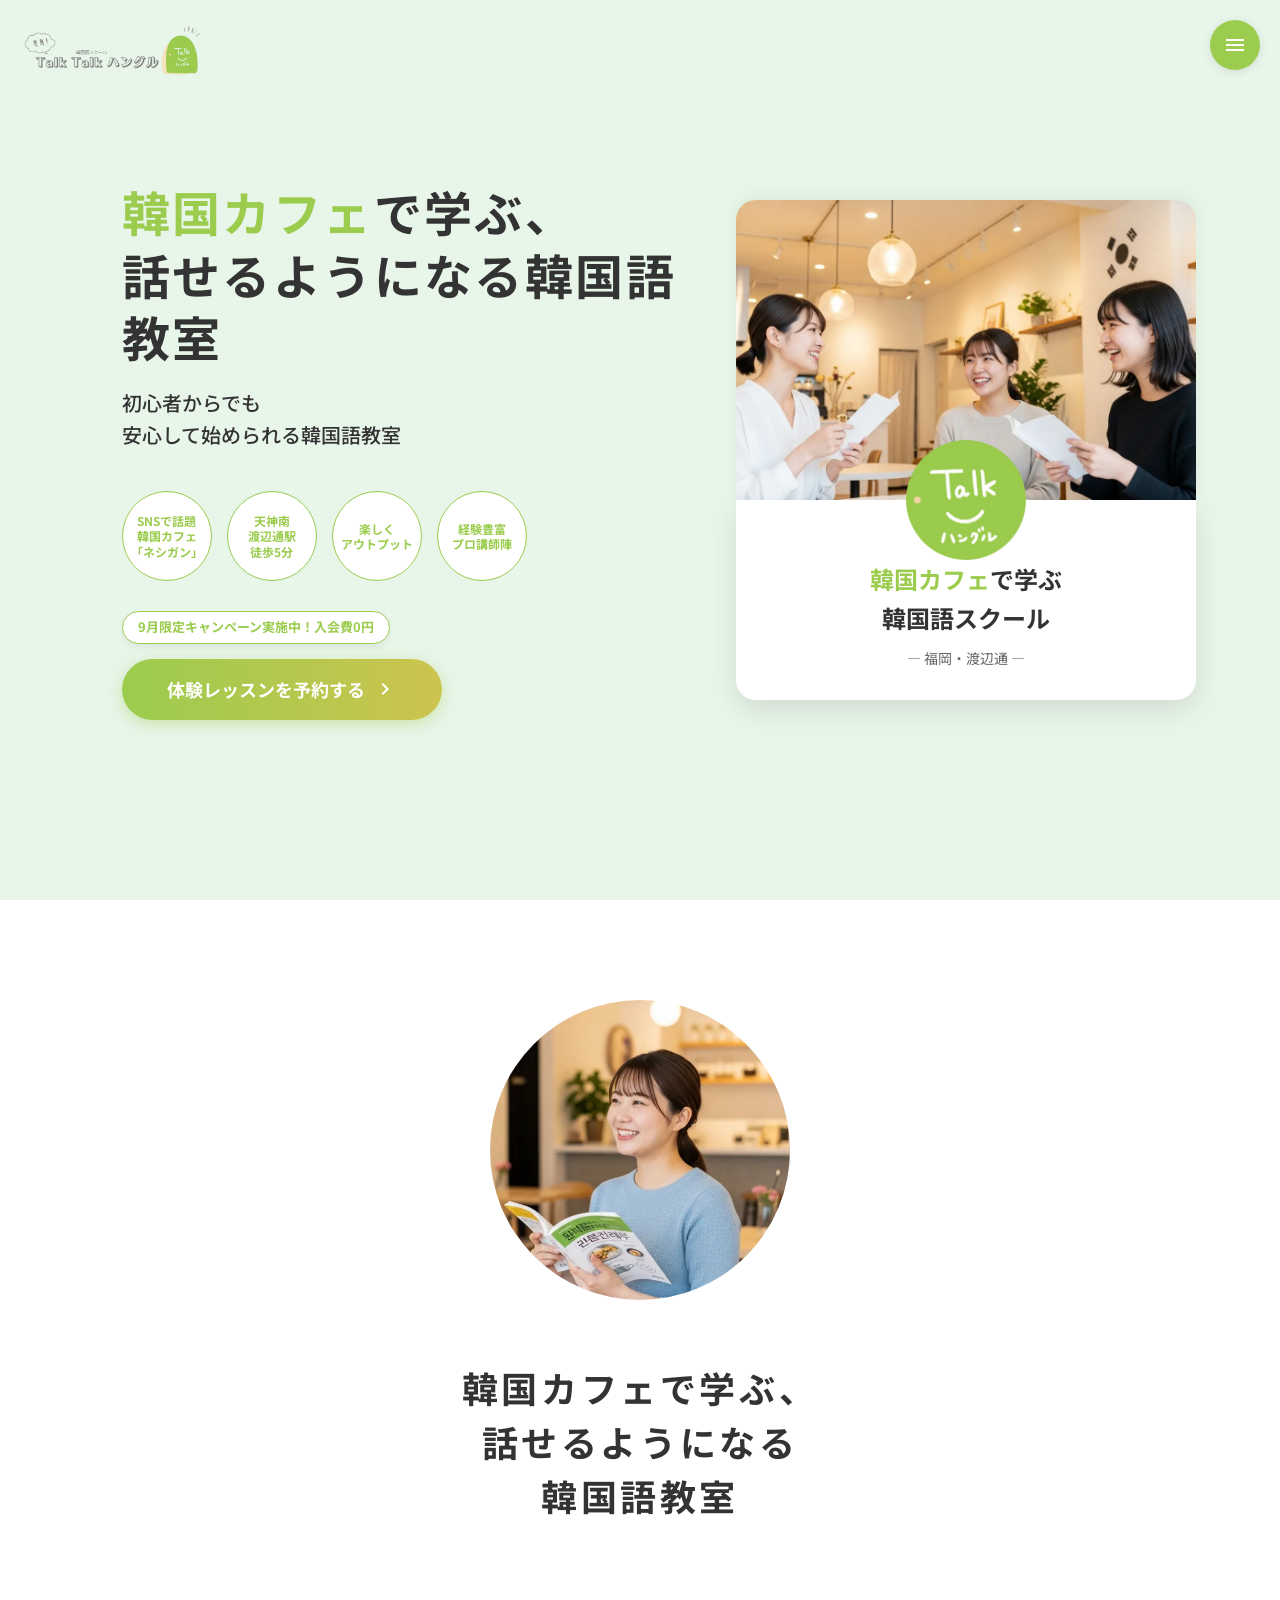
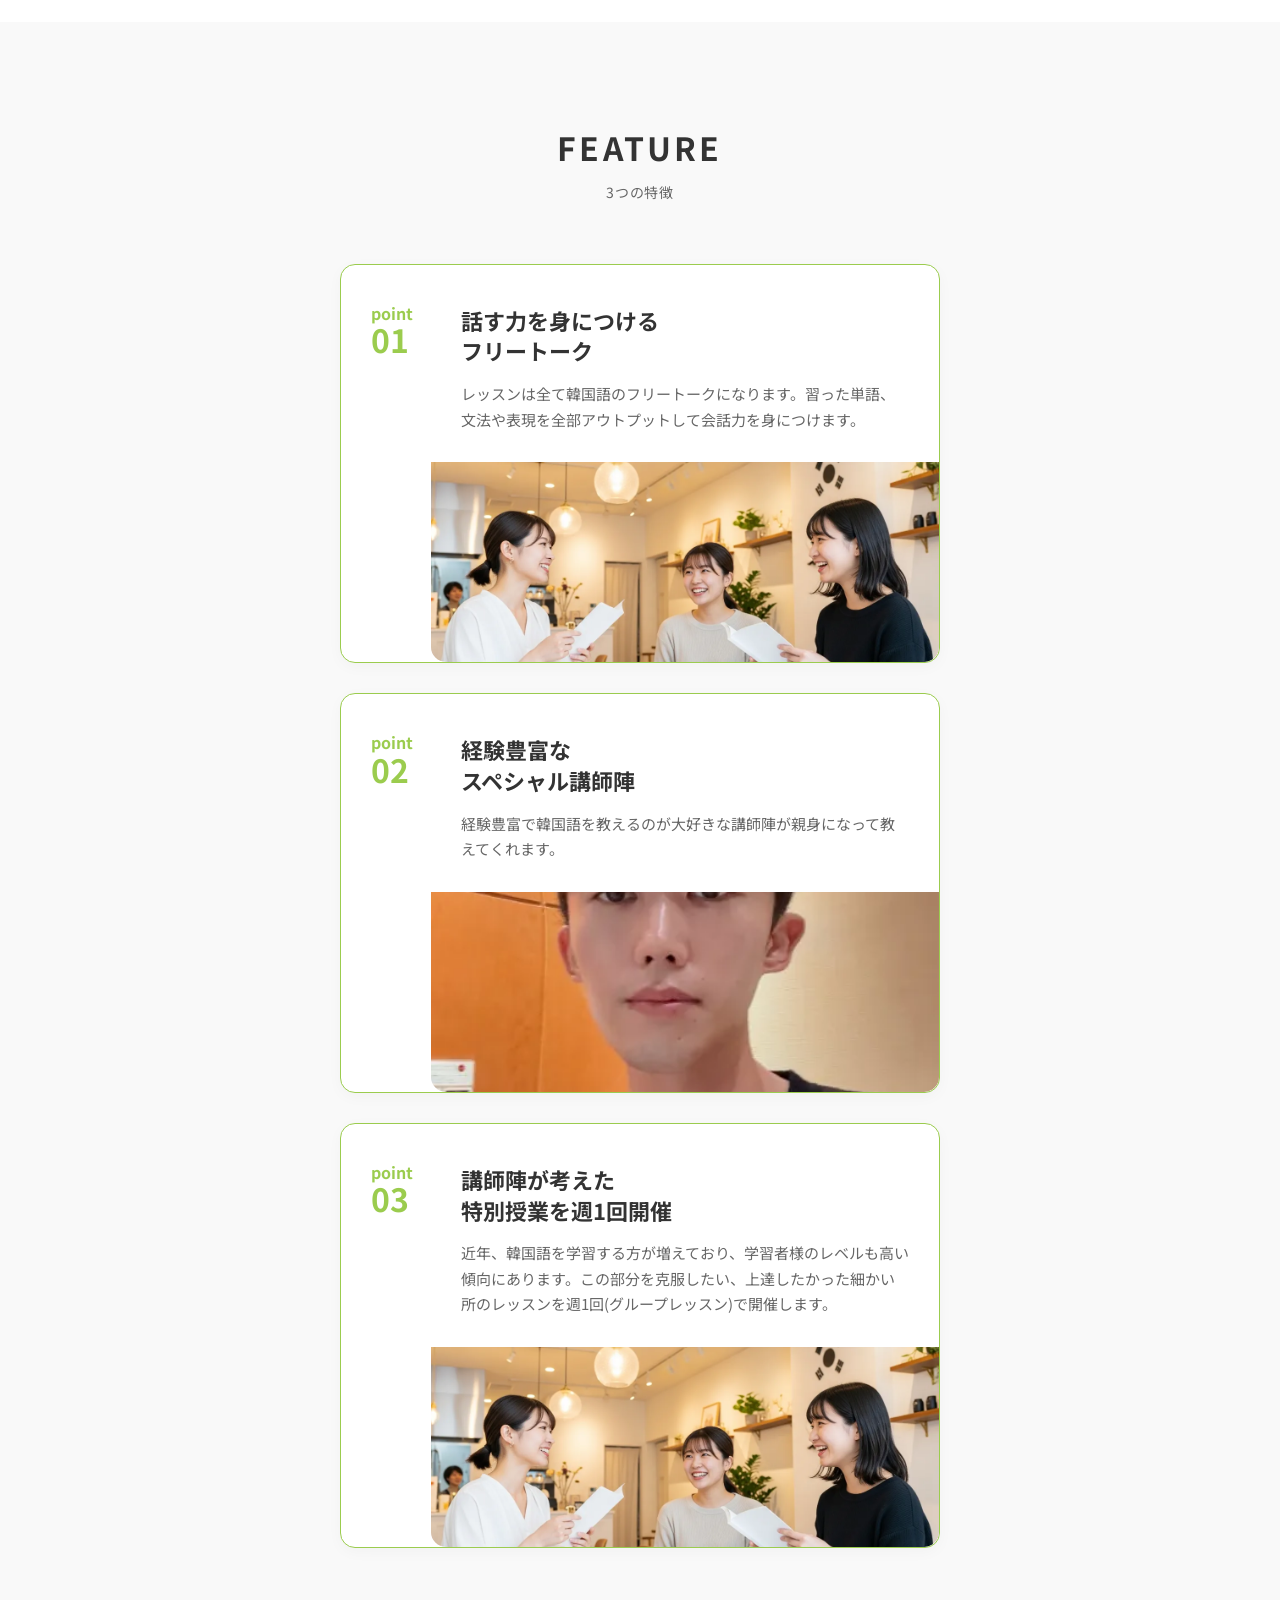
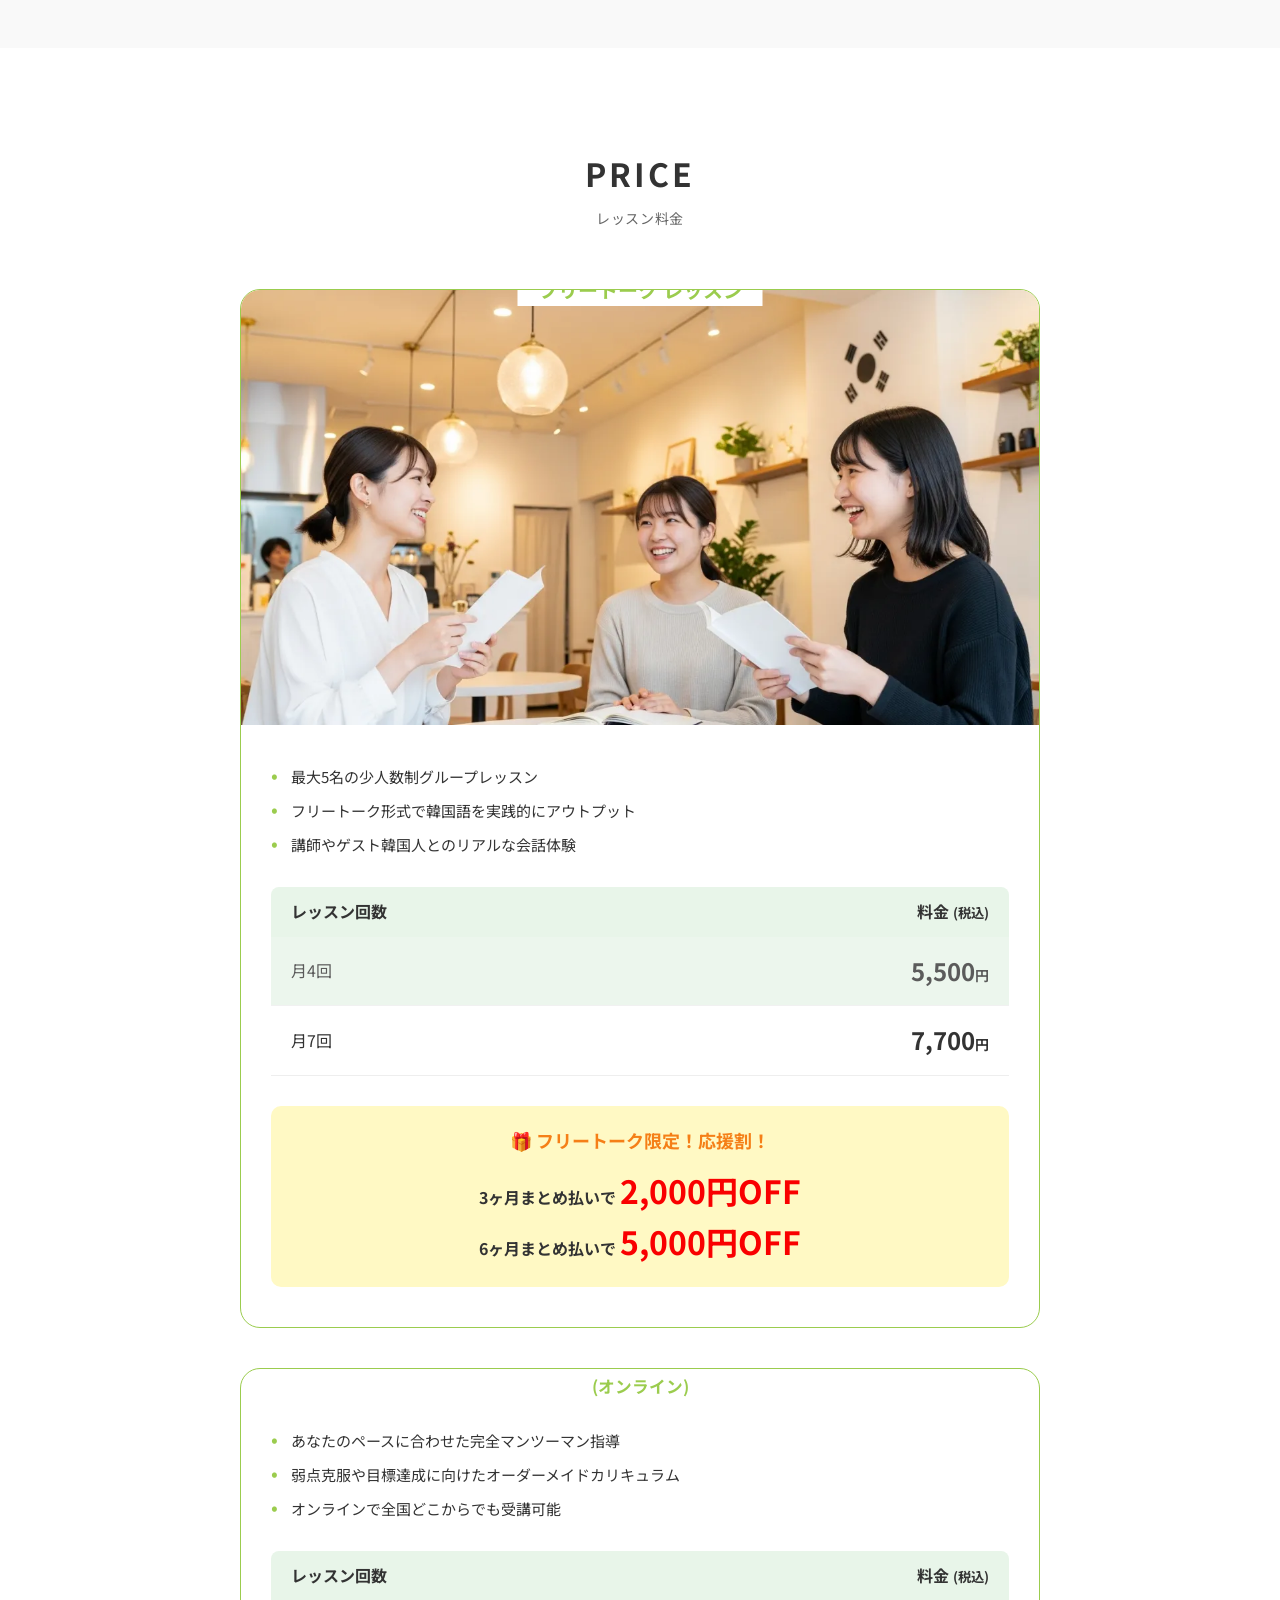
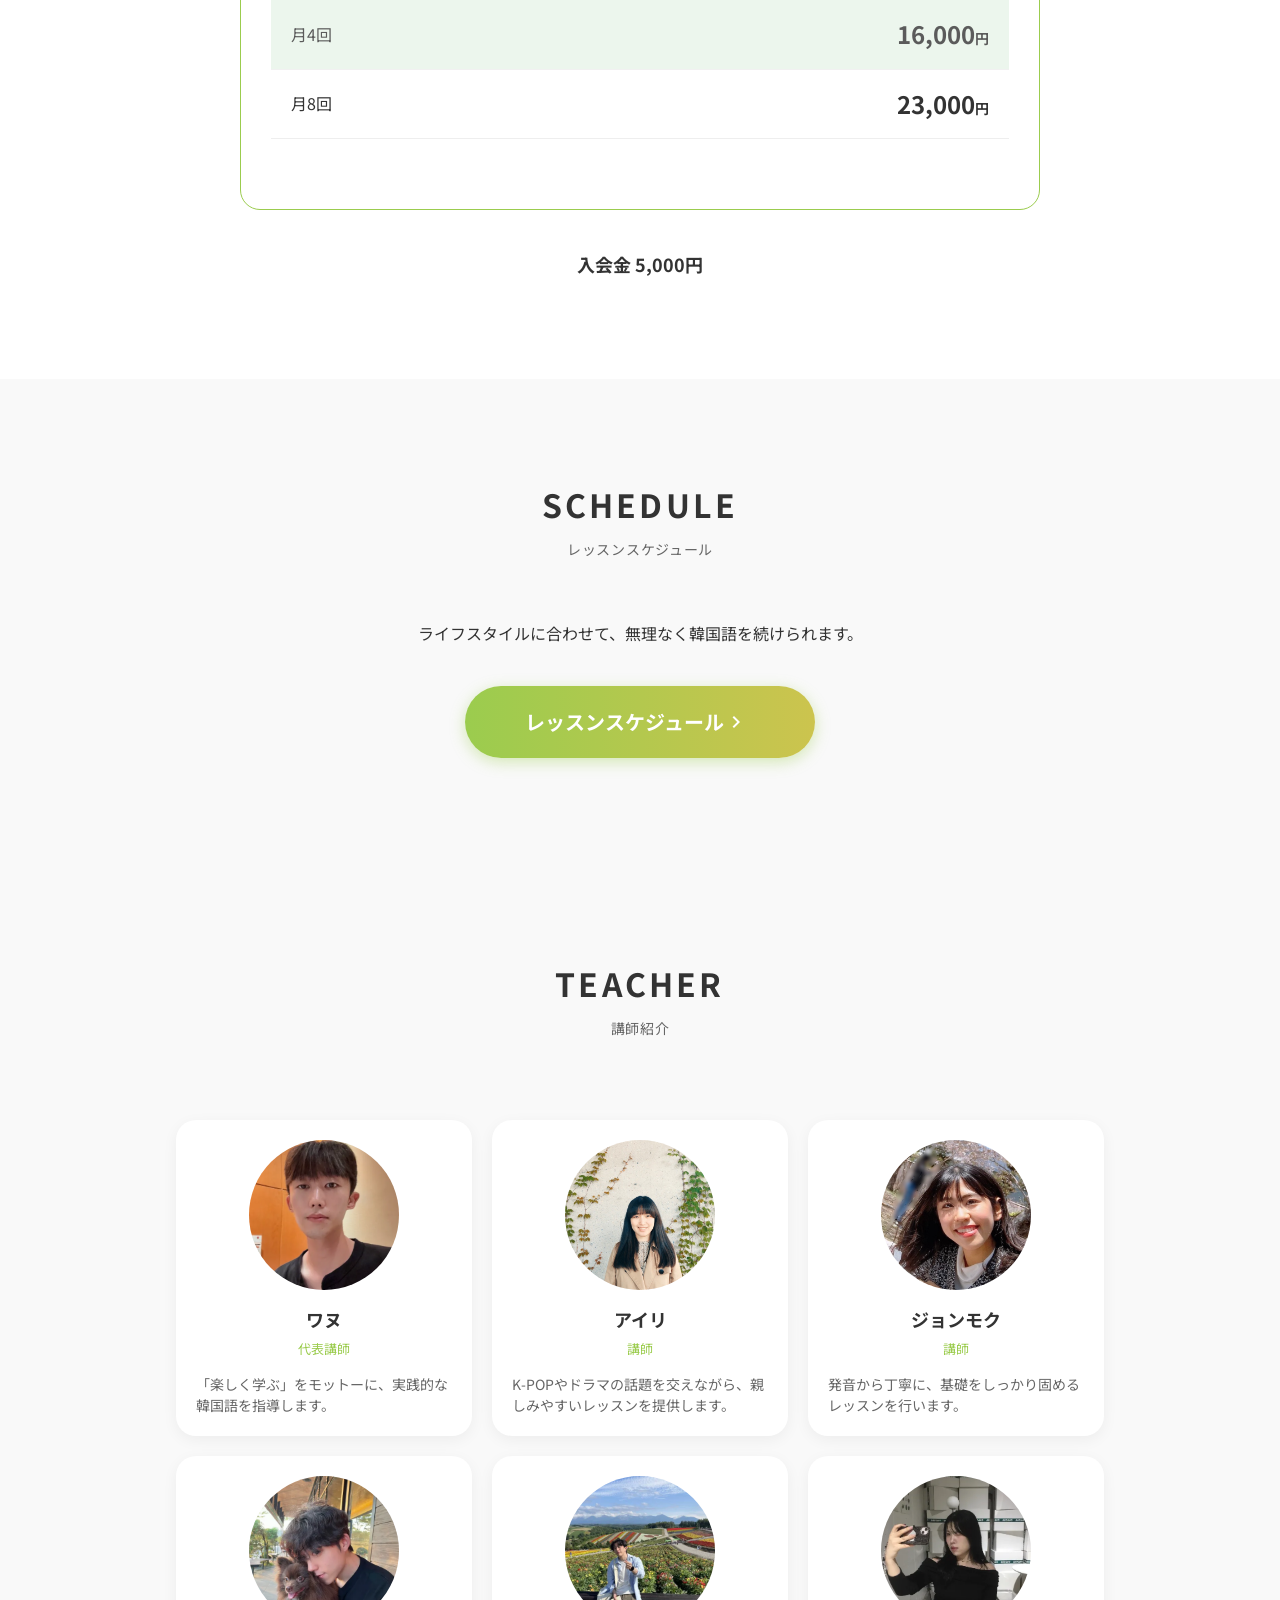
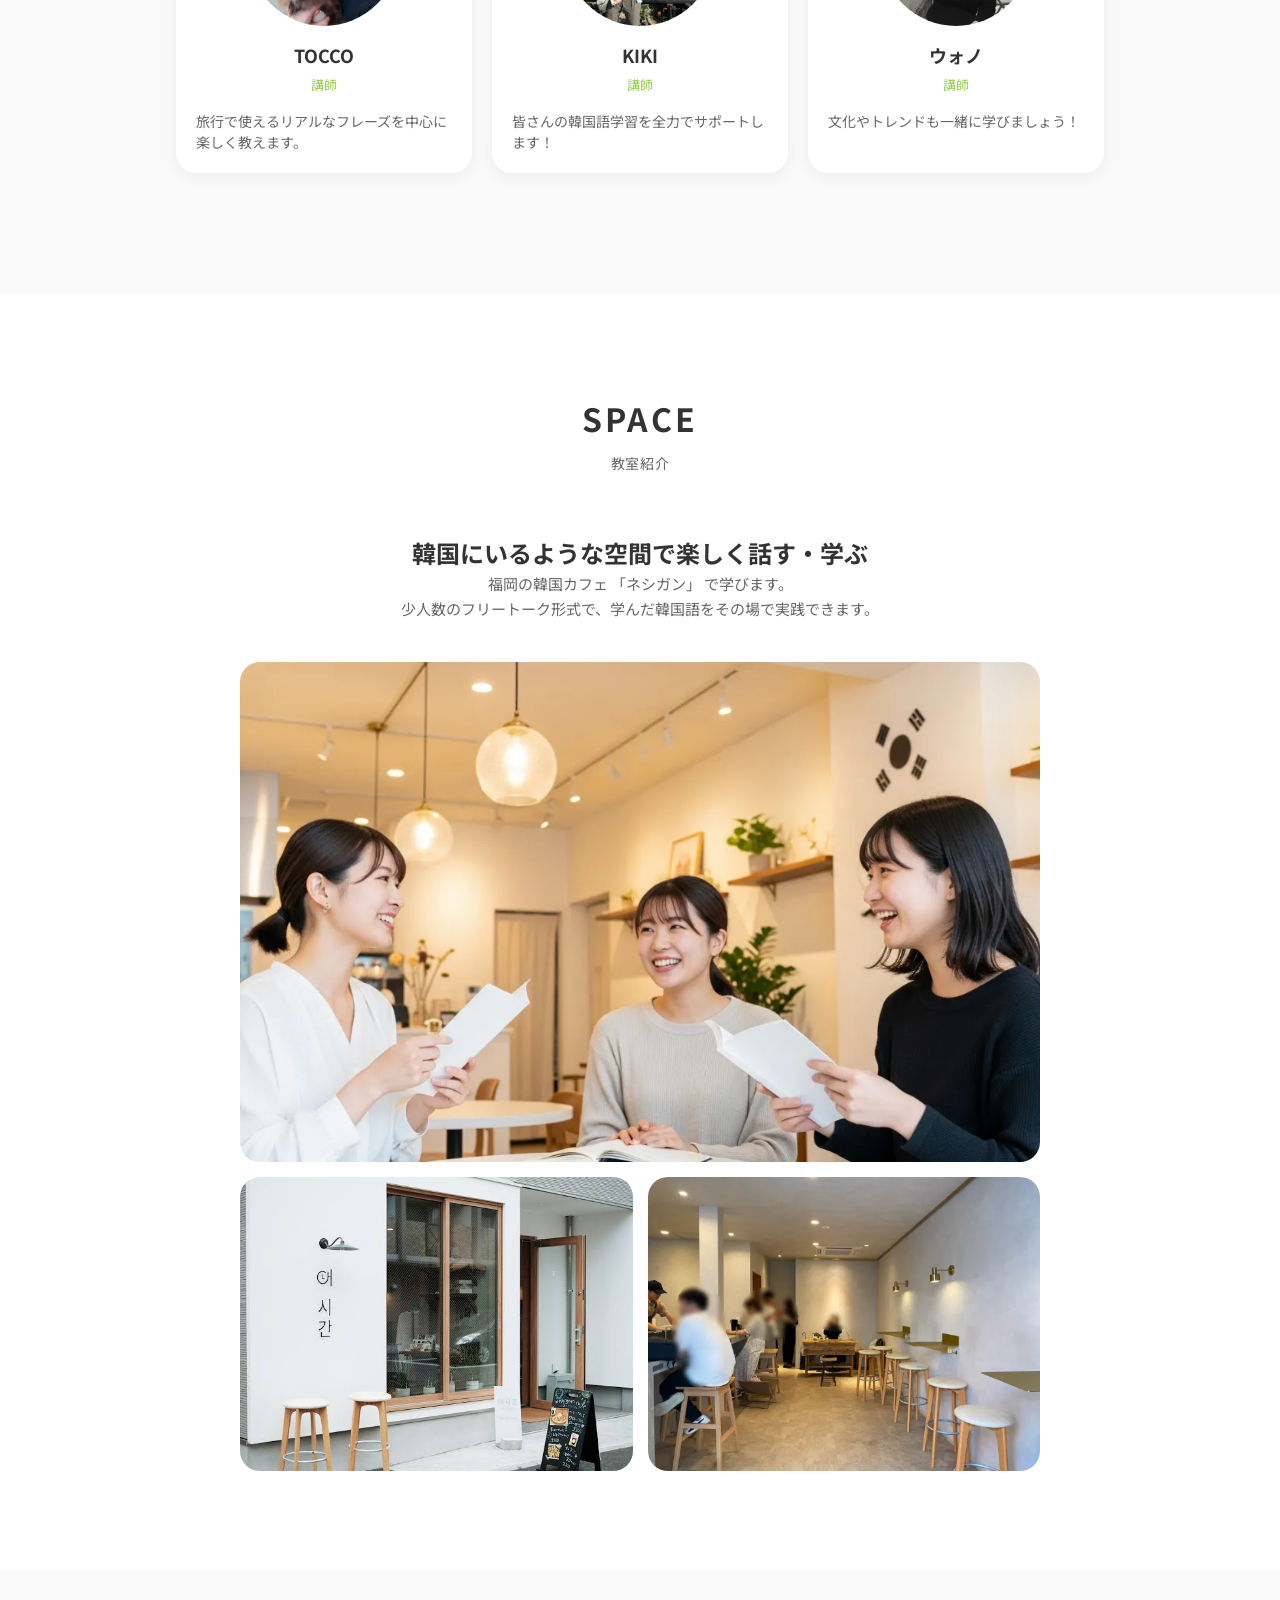
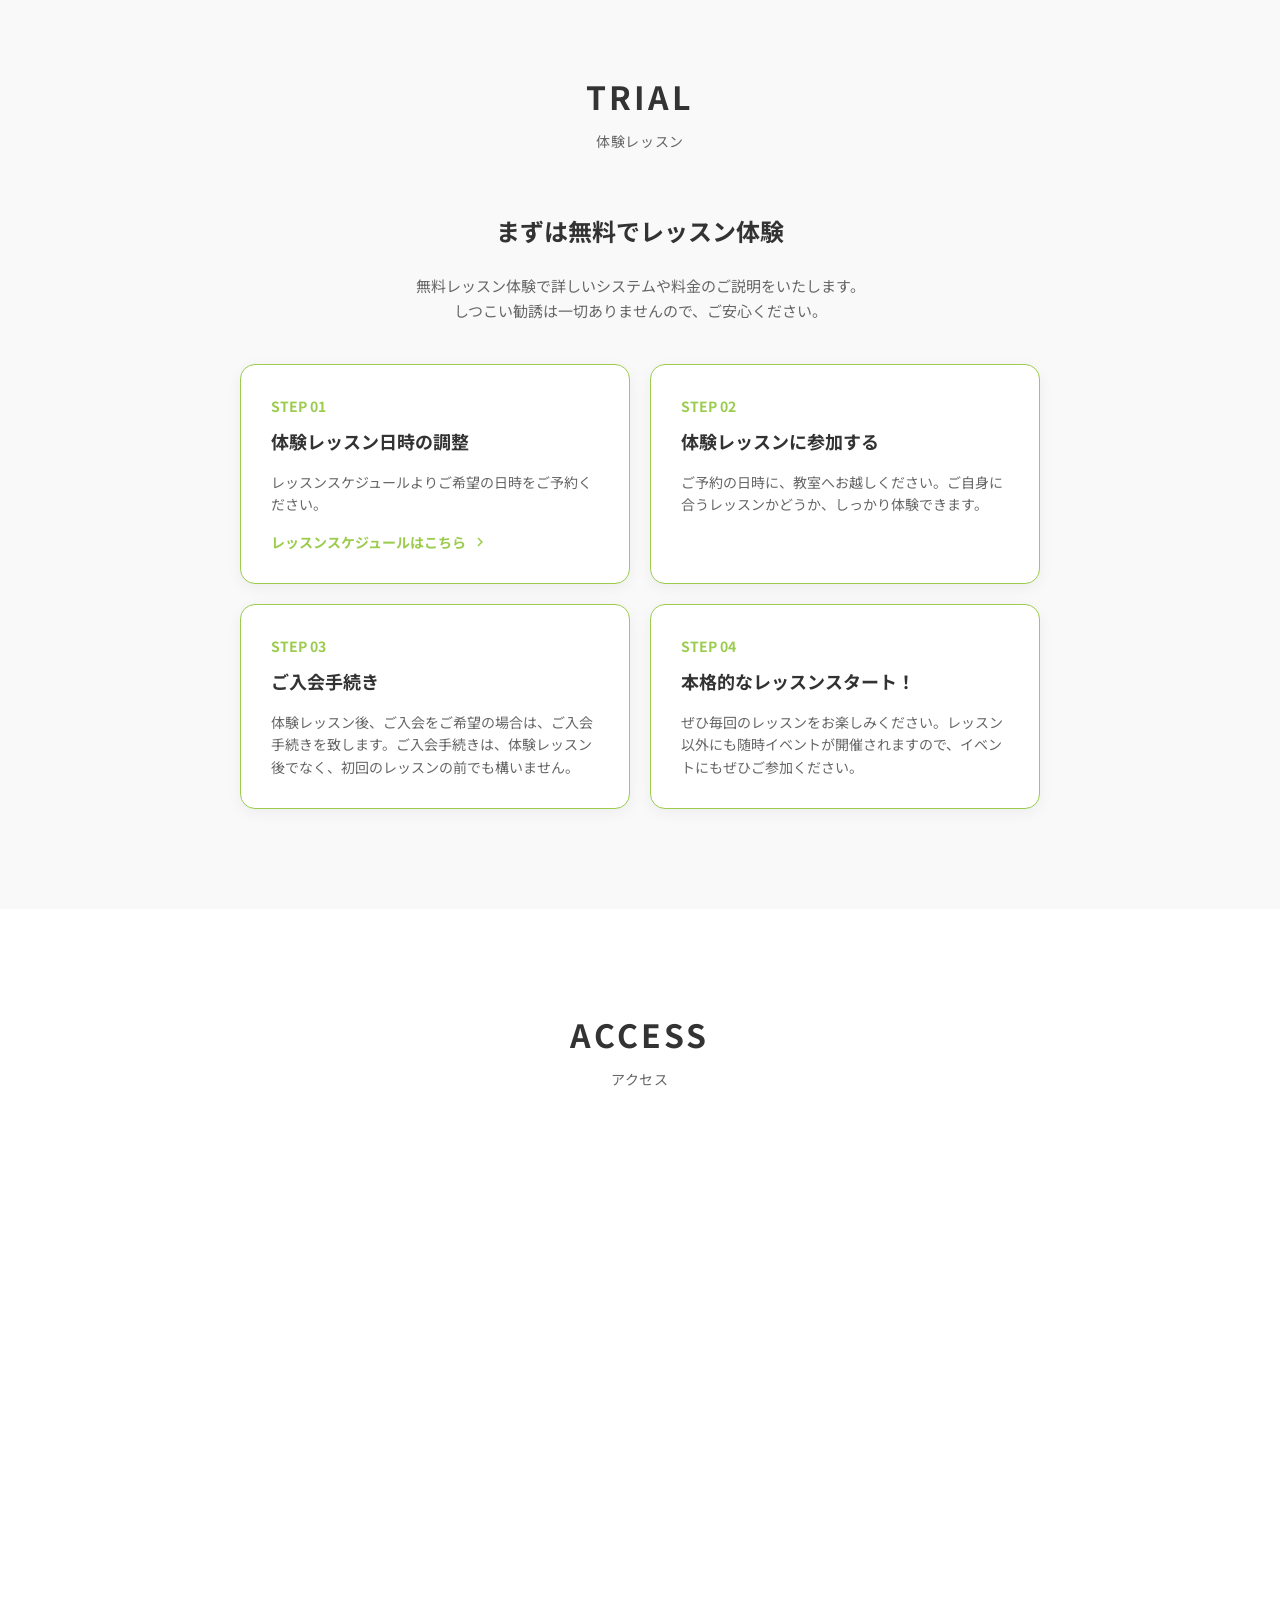
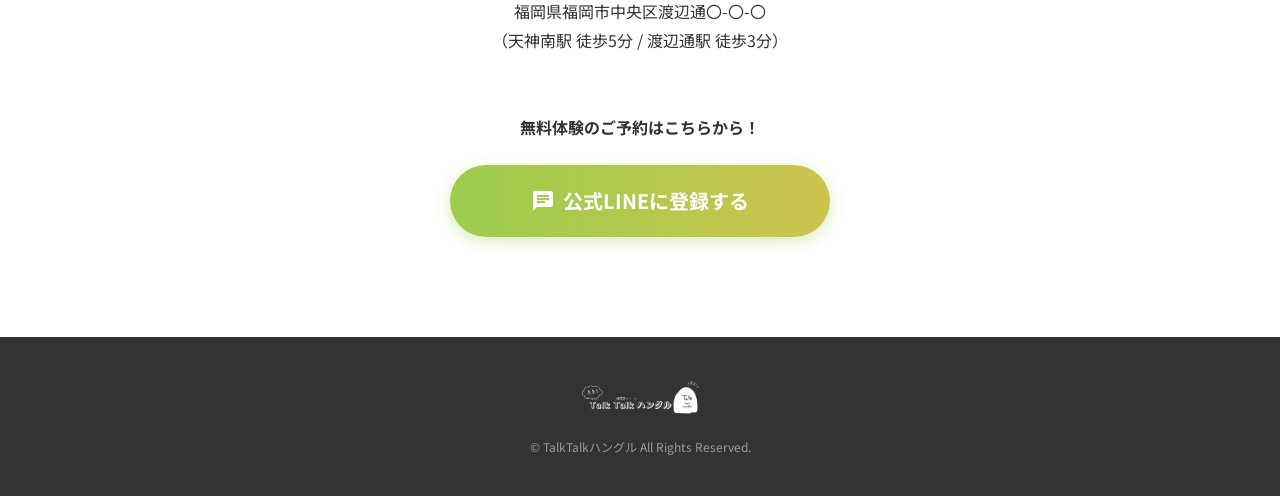
==== index.html @ ebc93ad4 "Initial commit for TalkTalk LP" ====
<!DOCTYPE html>
<html lang="ja">

<head>
    <meta charset="UTF-8">
    <meta name="viewport" content="width=device-width, initial-scale=1.0">
    <title>韓国カフェで学ぶ韓国語スクール｜TalkTalkハングル（福岡・渡辺通）</title>
    <meta name="description" content="初心者からでも安心して始められる韓国語教室。福岡・渡辺通で韓国カフェで楽しく学ぶ韓国語スクール。">

    <!-- Fonts -->
    <link rel="preconnect" href="https://fonts.googleapis.com">
    <link rel="preconnect" href="https://fonts.gstatic.com" crossorigin>
    <link href="https://fonts.googleapis.com/css2?family=Noto+Sans+JP:wght@400;500;700&display=swap" rel="stylesheet">
    <link href="https://fonts.googleapis.com/icon?family=Material+Icons" rel="stylesheet">

    <!-- CSS -->
    <link rel="stylesheet" href="assets/style.css">
</head>

<body>

    <!-- Header -->
    <header class="header">
        <div class="header-inner">
            <div class="logo-container">
                <a href="#">
                    <img src="images/header_logo.webp" alt="TalkTalkハングル ロゴ" class="logo">
                </a>
            </div>
            <button class="hamburger-menu" aria-label="Menu" id="menu-btn">
                <span class="material-icons">menu</span>
            </button>
        </div>
    </header>

    <!-- Navigation Menu (Hidden by default) -->
    <nav class="mobile-nav" id="mobile-nav">
        <!-- Links will go here if needed -->
        <a href="#feature">特徴</a>
        <a href="#price">料金</a>
        <a href="#teacher">講師陣</a>
        <a href="#access">アクセス</a>
    </nav>

    <main>
        <!-- Hero Section -->
        <section class="hero fade-in-up">
            <div class="hero-content">
                <h1 class="hero-title">
                    <span class="text-green">韓国カフェ</span>で学ぶ、<br>
                    話せるようになる韓国語教室
                </h1>
                <p class="hero-subtitle">
                    初心者からでも<br>安心して始められる韓国語教室
                </p>
                <div class="hero-bubbles">
                    <div class="bubble">SNSで話題<br>韓国カフェ<br>「ネシガン」</div>
                    <div class="bubble">天神南<br>渡辺通駅<br>徒歩5分</div>
                    <div class="bubble">楽しく<br>アウトプット</div>
                    <div class="bubble">経験豊富<br>プロ講師陣</div>
                </div>
                <div class="hero-campaign">9月限定キャンペーン実施中！入会費0円</div>
                <a href="#contact" class="btn btn-primary btn-hero">
                    体験レッスンを予約する
                    <span class="material-icons">chevron_right</span>
                </a>
            </div>
            <div class="hero-image-container">
                <img src="images/price_top.webp" alt="カフェでの授業風景" class="hero-image">
                <div class="hero-image-caption">
                    <div class="hero-image-badge">
                        <img src="images/badge_logo.webp" alt="TalkTalk徽章" class="badge-img">
                    </div>
                    <p class="caption-title"><span class="text-green">韓国カフェ</span>で学ぶ<br>韓国語スクール</p>
                    <p class="caption-line">— 福岡・渡辺通 —</p>
                </div>
            </div>
        </section>

        <!-- Intro Section -->
        <section class="intro fade-in-up section-padding">
            <div class="intro-image-wrapper">
                <img src="images/intro_woman.webp" alt="笑顔の生徒と講師" class="circle-image">
            </div>
            <h2 class="section-heading text-center mt-xl">
                韓国カフェで学ぶ、<br>話せるようになる<br>韓国語教室
            </h2>
        </section>

        <!-- Features Section -->
        <section id="feature" class="feature fade-in-up section-padding bg-gray">
            <div class="container">
                <h2 class="section-title">FEATURE<span class="section-subtitle">3つの特徴</span></h2>

                <div class="feature-cards">
                    <!-- Card 1 -->
                    <div class="feature-card">
                        <div class="feature-point">point<br><span class="point-num">01</span></div>
                        <div class="feature-body">
                            <h3 class="feature-title">話す力を身につける<br>フリートーク</h3>
                            <p class="feature-desc">レッスンは全て韓国語のフリートークになります。習った単語、文法や表現を全部アウトプットして会話力を身につけます。</p>
                            <div class="feature-img-wrapper mt-md">
                                <img src="images/price_top.webp" alt="フリートーク風景" class="feature-img">
                            </div>
                        </div>
                    </div>
                    <!-- Card 2 -->
                    <div class="feature-card">
                        <div class="feature-point">point<br><span class="point-num">02</span></div>
                        <div class="feature-body">
                            <h3 class="feature-title">経験豊富な<br>スペシャル講師陣</h3>
                            <p class="feature-desc">経験豊富で韓国語を教えるのが大好きな講師陣が親身になって教えてくれます。</p>
                            <div class="feature-img-wrapper mt-md">
                                <img src="images/teacher_wanu.webp" alt="講師風景" class="feature-img">
                            </div>
                        </div>
                    </div>
                    <!-- Card 3 -->
                    <div class="feature-card">
                        <div class="feature-point">point<br><span class="point-num">03</span></div>
                        <div class="feature-body">
                            <h3 class="feature-title">講師陣が考えた<br>特別授業を週1回開催</h3>
                            <p class="feature-desc">
                                近年、韓国語を学習する方が増えており、学習者様のレベルも高い傾向にあります。この部分を克服したい、上達したかった細かい所のレッスンを週1回(グループレッスン)で開催します。
                            </p>
                            <div class="feature-img-wrapper mt-md">
                                <img src="images/price_top.webp" alt="特別授業" class="feature-img">
                            </div>
                        </div>
                    </div>
                </div>
            </div>
        </section>

        <!-- Price Section -->
        <section id="price" class="price fade-in-up section-padding">
            <div class="container">
                <h2 class="section-title">PRICE<span class="section-subtitle">レッスン料金</span></h2>

                <div class="price-cards">
                    <!-- Price Card 1 -->
                    <div class="price-card">
                        <div class="price-header-img">
                            <img src="images/price_top.webp" alt="フリートーク レッスン風景" class="price-img">
                        </div>
                        <h3 class="price-card-title"><span>フリートーク レッスン</span></h3>
                        <ul class="price-list-features">
                            <li>最大5名の少人数制グループレッスン</li>
                            <li>フリートーク形式で韓国語を実践的にアウトプット</li>
                            <li>講師やゲスト韓国人とのリアルな会話体験</li>
                        </ul>
                        <div class="price-table">
                            <div class="price-table-header">
                                <div>レッスン回数</div>
                                <div>料金 <small>(税込)</small></div>
                            </div>
                            <div class="price-row">
                                <div>月4回</div>
                                <div class="price-amount">5,500<span>円</span></div>
                            </div>
                            <div class="price-row">
                                <div>月7回</div>
                                <div class="price-amount">7,700<span>円</span></div>
                            </div>
                        </div>
                        <div class="discount-banner">
                            <p class="discount-title">🎁 フリートーク限定！応援割！</p>
                            <p>3ヶ月まとめ払いで <span class="discount-amount">2,000円OFF</span></p>
                            <p>6ヶ月まとめ払いで <span class="discount-amount">5,000円OFF</span></p>
                        </div>
                    </div>

                    <!-- Price Card 2 -->
                    <div class="price-card mt-lg">
                        <h3 class="price-card-title"><span>マンツーマンレッスン<br><small>(オンライン)</small></span></h3>
                        <ul class="price-list-features">
                            <li>あなたのペースに合わせた完全マンツーマン指導</li>
                            <li>弱点克服や目標達成に向けたオーダーメイドカリキュラム</li>
                            <li>オンラインで全国どこからでも受講可能</li>
                        </ul>
                        <div class="price-table">
                            <div class="price-table-header">
                                <div>レッスン回数</div>
                                <div>料金 <small>(税込)</small></div>
                            </div>
                            <div class="price-row">
                                <div>月4回</div>
                                <div class="price-amount">16,000<span>円</span></div>
                            </div>
                            <div class="price-row">
                                <div>月8回</div>
                                <div class="price-amount">23,000<span>円</span></div>
                            </div>
                        </div>
                    </div>

                    <div class="admission-fee">
                        入会金 5,000円
                    </div>
                </div>
            </div>
        </section>

        <!-- Schedule Section -->
        <section id="schedule" class="schedule fade-in-up section-padding bg-gray">
            <div class="container text-center">
                <h2 class="section-title">SCHEDULE<span class="section-subtitle">レッスンスケジュール</span></h2>
                <p class="mb-lg">ライフスタイルに合わせて、無理なく韓国語を続けられます。</p>
                <a href="https://reserva.be/talktalkhangul" target="_blank" rel="noopener noreferrer"
                    class="btn btn-primary btn-large">
                    レッスンスケジュール <span class="material-icons">chevron_right</span>
                </a>
            </div>
        </section>

        <!-- Teacher Section -->
        <section id="teacher" class="teacher fade-in-up section-padding bg-gray">
            <div class="container">
                <h2 class="section-title">TEACHER<span class="section-subtitle">講師紹介</span></h2>

                <div class="teacher-carousel">
                    <div class="teacher-track">
                        <!-- Teacher Card 1 -->
                        <div class="teacher-card">
                            <div class="teacher-img-wrapper"><img src="images/teacher_wanu.webp" alt="代表講師"
                                    class="teacher-img"></div>
                            <h3 class="teacher-name">ワヌ</h3>
                            <p class="teacher-role">代表講師</p>
                            <p class="teacher-desc">「楽しく学ぶ」をモットーに、実践的な韓国語を指導します。</p>
                        </div>
                        <!-- Teacher Card 2 -->
                        <div class="teacher-card">
                            <div class="teacher-img-wrapper"><img src="images/teacher_2.webp" alt="アイリ"
                                    class="teacher-img"></div>
                            <h3 class="teacher-name">アイリ</h3>
                            <p class="teacher-role">講師</p>
                            <p class="teacher-desc">K-POPやドラマの話題を交えながら、親しみやすいレッスンを提供します。</p>
                        </div>
                        <!-- Teacher Card 3 -->
                        <div class="teacher-card">
                            <div class="teacher-img-wrapper"><img src="images/teacher_3.webp" alt="講師3"
                                    class="teacher-img"></div>
                            <h3 class="teacher-name">ジョンモク</h3>
                            <p class="teacher-role">講師</p>
                            <p class="teacher-desc">発音から丁寧に、基礎をしっかり固めるレッスンを行います。</p>
                        </div>
                        <!-- Teacher Card 4 -->
                        <div class="teacher-card">
                            <div class="teacher-img-wrapper"><img src="images/teacher_4.webp" alt="講師4"
                                    class="teacher-img"></div>
                            <h3 class="teacher-name">TOCCO</h3>
                            <p class="teacher-role">講師</p>
                            <p class="teacher-desc">旅行で使えるリアルなフレーズを中心に楽しく教えます。</p>
                        </div>
                        <!-- Teacher Card 5 -->
                        <div class="teacher-card">
                            <div class="teacher-img-wrapper"><img src="images/teacher_5.webp" alt="講師5"
                                    class="teacher-img"></div>
                            <h3 class="teacher-name">KIKI</h3>
                            <p class="teacher-role">講師</p>
                            <p class="teacher-desc">皆さんの韓国語学習を全力でサポートします！</p>
                        </div>
                        <!-- Teacher Card 6 -->
                        <div class="teacher-card">
                            <div class="teacher-img-wrapper"><img src="images/teacher_6.webp" alt="講師6"
                                    class="teacher-img"></div>
                            <h3 class="teacher-name">ウォノ</h3>
                            <p class="teacher-role">講師</p>
                            <p class="teacher-desc">文化やトレンドも一緒に学びましょう！</p>
                        </div>
                    </div>
                </div>
            </div>
        </section>

        <!-- Space Section -->
        <section id="space" class="space fade-in-up section-padding">
            <div class="container text-center">
                <h2 class="section-title">SPACE<span class="section-subtitle">教室紹介</span></h2>
                <h3 class="space-catch">韓国にいるような空間で楽しく話す・学ぶ</h3>
                <p class="space-desc mb-lg">福岡の韓国カフェ 「ネシガン」 で学びます。<br>少人数のフリートーク形式で、学んだ韓国語をその場で実践できます。</p>

                <div class="space-gallery">
                    <div class="space-main-img-wrapper mb-sm">
                        <img src="images/price_top.webp" alt="カフェ外観・内観" class="space-main-img">
                    </div>
                    <div class="space-sub-imgs">
                        <img src="images/space_sub1.webp" alt="カフェ内装 棚" class="space-sub-img">
                        <img src="images/space_sub2.webp" alt="カフェ内装 席" class="space-sub-img">
                    </div>
                </div>
            </div>
        </section>

        <!-- Trial Section -->
        <section id="trial" class="trial fade-in-up section-padding bg-gray">
            <div class="container text-center">
                <h2 class="section-title">TRIAL<span class="section-subtitle">体験レッスン</span></h2>
                <h3 class="trial-catch mt-sm mb-md">まずは無料でレッスン体験</h3>
                <p class="trial-desc mb-lg">無料レッスン体験で詳しいシステムや料金のご説明をいたします。<br>しつこい勧誘は一切ありませんので、ご安心ください。</p>

                <div class="trial-steps text-left">
                    <div class="trial-step">
                        <div class="step-label">STEP 01</div>
                        <h4 class="step-title">体験レッスン日時の調整</h4>
                        <p class="step-desc">レッスンスケジュールよりご希望の日時をご予約ください。</p>
                        <a href="https://reserva.be/talktalkhangul" target="_blank"
                            class="step-link text-green">レッスンスケジュールはこちら <span
                                class="material-icons">chevron_right</span></a>
                    </div>
                    <div class="trial-step">
                        <div class="step-label">STEP 02</div>
                        <h4 class="step-title">体験レッスンに参加する</h4>
                        <p class="step-desc">ご予約の日時に、教室へお越しください。ご自身に合うレッスンかどうか、しっかり体験できます。</p>
                    </div>
                    <div class="trial-step">
                        <div class="step-label">STEP 03</div>
                        <h4 class="step-title">ご入会手続き</h4>
                        <p class="step-desc">体験レッスン後、ご入会をご希望の場合は、ご入会手続きを致します。ご入会手続きは、体験レッスン後でなく、初回のレッスンの前でも構いません。</p>
                    </div>
                    <div class="trial-step">
                        <div class="step-label">STEP 04</div>
                        <h4 class="step-title">本格的なレッスンスタート！</h4>
                        <p class="step-desc">ぜひ毎回のレッスンをお楽しみください。レッスン以外にも随時イベントが開催されますので、イベントにもぜひご参加ください。</p>
                    </div>
                </div>
            </div>
        </section>

        <!-- Access & Contact Section -->
        <section id="access" class="access fade-in-up section-padding">
            <div class="container text-center">
                <h2 class="section-title">ACCESS<span class="section-subtitle">アクセス</span></h2>
                <div class="map-container mb-lg">
                    <iframe
                        src="https://www.google.com/maps/embed?pb=!1m18!1m12!1m3!1d3323.7166343208787!2d130.40144327609016!3d33.58670587333573!2m3!1f0!2f0!3f0!3m2!1i1024!2i768!4f13.1!3m3!1m2!1s0x3541914e9be1cb71%3A0x34e5105c9577b255!2z44ON44K344Ks44Oz!5e0!3m2!1sja!2sjp!4v1751814998193!5m2!1sja!2sjp"
                        width="100%" height="400" style="border:0; border-radius: 20px;" allowfullscreen=""
                        loading="lazy" referrerpolicy="no-referrer-when-downgrade"></iframe>
                </div>
                <p class="address">福岡県福岡市中央区渡辺通〇-〇-〇<br>（天神南駅 徒歩5分 / 渡辺通駅 徒歩3分）</p>

                <div id="contact" class="contact-box mt-xl">
                    <p class="contact-text mb-md">無料体験のご予約はこちらから！</p>
                    <a href="#" class="btn btn-primary btn-large">
                        <span class="material-icons">chat</span>
                        公式LINEに登録する
                    </a>
                </div>
            </div>
        </section>
    </main>

    <!-- Footer -->
    <footer class="footer">
        <div class="container text-center">
            <img src="images/header_logo.webp" alt="TalkTalkハングル ロゴ" class="footer-logo">
            <p class="copyright">&copy; TalkTalkハングル All Rights Reserved.</p>
        </div>
    </footer>

    <!-- Scripts -->
    <script src="assets/main.js"></script>
</body>

</html>
---- assets/style.css ----
/* 
  TalkTalkハングル LP - Style Definitions
  Variables & Resets
*/
:root {
  /* Colors */
  --color-primary: #9BCC4E;
  /* rgb(155, 204, 78) - Main Green */
  --color-primary-dark: #8AB845;
  --color-accent: #CCC44E;
  /* Olive/Yellow */
  --color-bg-hero: #E8F5E9;
  /* Light Green Bg */
  --color-bg-gray: #F9F9F9;
  /* Off White */
  --color-text-main: #333333;
  --color-text-light: #666666;
  --color-danger: #F90000;
  /* Red for discounts */
  --color-white: #FFFFFF;

  /* Typography */
  --font-main: 'Noto Sans JP', sans-serif;
  --font-heading: 'A1ゴシック M/R JIS2004', 'Noto Sans JP', sans-serif;

  /* Spacing */
  --spacing-xs: 8px;
  --spacing-sm: 16px;
  --spacing-md: 24px;
  --spacing-lg: 40px;
  --spacing-xl: 60px;
  --spacing-xxl: 100px;
}

* {
  box-sizing: border-box;
  margin: 0;
  padding: 0;
}

html {
  scroll-behavior: smooth;
}

body {
  font-family: var(--font-main);
  font-weight: 400;
  color: var(--color-text-main);
  line-height: 1.6;
  background-color: var(--color-white);
  overflow-x: hidden;
}

img {
  max-width: 100%;
  height: auto;
  display: block;
}

a {
  text-decoration: none;
  color: inherit;
}

ul {
  list-style: none;
}

/* Utilities */
.text-green {
  color: var(--color-primary);
}

.text-center {
  text-align: center;
}

.text-left {
  text-align: left;
}

.bg-gray {
  background-color: var(--color-bg-gray);
}

.section-padding {
  padding: var(--spacing-xxl) 0;
}

.container {
  width: 100%;
  max-width: 1000px;
  margin: 0 auto;
  padding: 0 var(--spacing-sm);
}

.mt-sm {
  margin-top: var(--spacing-sm);
}

.mt-md {
  margin-top: var(--spacing-md);
}

.mt-lg {
  margin-top: var(--spacing-lg);
}

.mt-xl {
  margin-top: var(--spacing-xl);
}

.mb-md {
  margin-bottom: var(--spacing-md);
}

.mb-lg {
  margin-bottom: var(--spacing-lg);
}

/* Buttons */
.btn {
  display: inline-flex;
  align-items: center;
  justify-content: center;
  padding: 16px 32px;
  border-radius: 50px;
  font-weight: 700;
  transition: all 0.3s ease;
  cursor: pointer;
  border: none;
  text-align: center;
}

.btn-primary {
  background: linear-gradient(90deg, var(--color-primary), var(--color-accent));
  color: var(--color-white);
  box-shadow: 0 4px 15px rgba(155, 204, 78, 0.4);
}

.btn-primary:hover {
  transform: translateY(-2px);
  box-shadow: 0 6px 20px rgba(155, 204, 78, 0.6);
}

.btn-hero {
  font-size: 18px;
  width: 100%;
  max-width: 320px;
}

.btn-hero .material-icons {
  margin-left: 8px;
}

.btn-large {
  font-size: 20px;
  padding: 20px 40px;
  width: 100%;
  max-width: 380px;
}

.btn-large .material-icons {
  margin-right: 8px;
  font-size: 24px;
}

/* Section Titles */
.section-title {
  text-align: center;
  font-size: 32px;
  font-weight: 700;
  letter-spacing: 0.1em;
  margin-bottom: var(--spacing-xl);
  font-family: var(--font-heading);
  display: flex;
  flex-direction: column;
  align-items: center;
}

.section-subtitle {
  font-size: 14px;
  font-weight: 400;
  color: var(--color-text-light);
  margin-top: 8px;
  letter-spacing: 0.05em;
}

/* Header */
.header {
  position: absolute;
  top: 0;
  left: 0;
  width: 100%;
  z-index: 100;
  padding: 20px;
}

.header-inner {
  display: flex;
  justify-content: space-between;
  align-items: center;
}

.logo {
  height: 60px;
}

.hamburger-menu {
  background-color: var(--color-primary);
  color: white;
  border: none;
  border-radius: 50%;
  width: 50px;
  height: 50px;
  display: flex;
  align-items: center;
  justify-content: center;
  cursor: pointer;
  box-shadow: 0 2px 10px rgba(0, 0, 0, 0.1);
  position: fixed;
  top: 20px;
  right: 20px;
  z-index: 1000;
  transition: background-color 0.3s;
}

.hamburger-menu:hover {
  background-color: var(--color-primary-dark);
}

.mobile-nav {
  position: fixed;
  top: 0;
  right: -100%;
  width: 250px;
  height: 100vh;
  background-color: white;
  box-shadow: -2px 0 10px rgba(0, 0, 0, 0.1);
  z-index: 999;
  display: flex;
  flex-direction: column;
  padding: 80px 30px 30px;
  transition: right 0.3s ease;
}

.mobile-nav.open {
  right: 0;
}

.mobile-nav a {
  font-size: 18px;
  padding: 15px 0;
  border-bottom: 1px solid #eee;
  font-weight: 500;
}

/* Hero Section */
.hero {
  background-color: var(--color-bg-hero);
  position: relative;
  overflow: hidden;
  display: flex;
  flex-direction: column;
  align-items: center;
  min-height: 100vh;
  padding-top: 80px;
}

@media (min-width: 900px) {
  .hero {
    flex-direction: row;
    height: 100vh;
    padding: 0 5%;
  }
}

.hero-content {
  flex: 1;
  padding: 40px 20px 40px;
  display: flex;
  flex-direction: column;
  align-items: center;
  text-align: center;
  z-index: 2;
  order: 2;
}

@media (min-width: 900px) {
  .hero-content {
    align-items: flex-start;
    text-align: left;
    padding-left: 5%;
    order: 1;
  }
}

.hero-title {
  font-size: clamp(32px, 5vw, 48px);
  font-family: var(--font-heading);
  line-height: 1.3;
  margin-bottom: 20px;
  letter-spacing: 0.05em;
}

.hero-subtitle {
  font-size: clamp(16px, 2vw, 20px);
  margin-bottom: 40px;
  color: var(--color-text-main);
  font-weight: 500;
}

.hero-bubbles {
  display: grid;
  grid-template-columns: repeat(2, 1fr);
  gap: 15px;
  margin-bottom: 30px;
}

@media (min-width: 480px) {
  .hero-bubbles {
    grid-template-columns: repeat(4, 1fr);
  }
}

@media (min-width: 900px) {
  .hero-bubbles {
    justify-content: flex-start;
    max-width: 450px;
  }
}

.bubble {
  background: white;
  border: 1px solid var(--color-primary);
  color: var(--color-primary);
  border-radius: 50%;
  width: 90px;
  height: 90px;
  display: flex;
  align-items: center;
  justify-content: center;
  text-align: center;
  font-size: 12px;
  font-weight: 700;
  line-height: 1.3;
}

.hero-campaign {
  background: white;
  border: 1px solid var(--color-primary);
  border-radius: 20px;
  padding: 5px 15px;
  font-size: 13px;
  font-weight: 700;
  margin-bottom: 15px;
  color: var(--color-primary);
  box-shadow: 0 4px 6px rgba(0, 0, 0, 0.05);
}

.hero-image-container {
  flex: 1;
  position: relative;
  width: 100%;
  max-width: 500px;
  padding: 20px;
  z-index: 1;
  order: 1;
  display: flex;
  flex-direction: column;
}

@media (min-width: 900px) {
  .hero-image-container {
    order: 2;
  }
}

.hero-image {
  width: 100%;
  border-radius: 20px 20px 0 0;
  box-shadow: 0 -5px 20px rgba(0, 0, 0, 0.05);
  object-fit: cover;
  flex: 1;
  min-height: 300px;
}

.hero-image-badge {
  position: absolute;
  top: 0px;
  left: 50%;
  transform: translate(-50%, -50%);
  width: 120px;
  height: 120px;
  z-index: 10;
}

.badge-img {
  width: 100%;
  height: 100%;
  object-fit: contain;
}

.hero-image-caption {
  background: white;
  padding: 60px 20px 30px;
  text-align: center;
  border-radius: 0 0 20px 20px;
  box-shadow: 0 10px 30px rgba(0, 0, 0, 0.1);
  position: relative;
}

.caption-title {
  font-size: 24px;
  font-weight: 700;
  margin-bottom: 10px;
}

.caption-line {
  color: var(--color-text-light);
  font-size: 14px;
}

/* Intro Section */
.intro-image-wrapper {
  display: flex;
  justify-content: center;
}

.circle-image {
  width: 300px;
  height: 300px;
  object-fit: cover;
  border-radius: 50%;
}

.section-heading {
  font-size: clamp(24px, 4vw, 36px);
  line-height: 1.5;
  letter-spacing: 0.1em;
}

/* Feature Section */
.feature-cards {
  display: flex;
  flex-direction: column;
  gap: 30px;
  max-width: 600px;
  margin: 0 auto;
}

.feature-card {
  background: white;
  border-radius: 15px;
  padding: 40px 30px;
  position: relative;
  box-shadow: 0 4px 15px rgba(0, 0, 0, 0.03);
  border: 1px solid var(--color-primary);
  display: flex;
  flex-direction: column;
}

.feature-img-wrapper {
  margin-top: 30px;
  margin-right: -30px;
  margin-bottom: -40px;
  margin-left: -30px;
  border-radius: 0 0 15px 15px;
  overflow: hidden;
}

.feature-img {
  width: 100%;
  height: 200px;
  object-fit: cover;
  display: block;
}

@media (min-width: 768px) {
  .feature-card {
    flex-direction: row;
    gap: 30px;
  }
}

.feature-point {
  color: var(--color-primary);
  font-weight: 700;
  font-size: 16px;
  line-height: 1.1;
  margin-bottom: 20px;
}

@media (min-width: 768px) {
  .feature-point {
    margin-bottom: 0;
    min-width: 60px;
  }
}

.point-num {
  font-size: 32px;
}

.feature-title {
  font-size: 22px;
  font-weight: 700;
  margin-bottom: 15px;
  line-height: 1.4;
}

.feature-desc {
  font-size: 15px;
  color: var(--color-text-light);
  line-height: 1.7;
}

/* Price Section */
.price-cards {
  max-width: 800px;
  margin: 0 auto;
}

.price-card {
  border: 1px solid var(--color-primary);
  border-radius: 20px;
  padding: 40px 30px;
  position: relative;
  background: white;
  overflow: hidden;
}

.price-header-img {
  margin: -40px -30px 40px -30px;
}

.price-img {
  width: 100%;
  height: auto;
  object-fit: cover;
  display: block;
}

/* Trick for title line-through */
.price-card-title {
  position: absolute;
  top: 0;
  left: 50%;
  transform: translate(-50%, -50%);
  background: white;
  padding: 0 20px;
  color: var(--color-primary);
  font-size: 20px;
  font-weight: 700;
  text-align: center;
  width: max-content;
}

.price-list-features {
  margin-top: 20px;
  margin-bottom: 30px;
}

.price-list-features li {
  position: relative;
  padding-left: 20px;
  margin-bottom: 10px;
  font-size: 15px;
}

.price-list-features li::before {
  content: "•";
  color: var(--color-primary);
  position: absolute;
  left: 0;
  font-size: 20px;
  line-height: 1;
}

.price-table {
  width: 100%;
  margin-bottom: 30px;
}

.price-table-header {
  display: flex;
  justify-content: space-between;
  background-color: var(--color-bg-hero);
  color: var(--color-text-main);
  padding: 12px 20px;
  border-radius: 8px 8px 0 0;
  font-weight: 700;
}

.price-row {
  display: flex;
  justify-content: space-between;
  padding: 15px 20px;
  border-bottom: 1px solid #eee;
  align-items: center;
}

.price-row:nth-child(even) {
  background-color: var(--color-bg-hero);
  opacity: 0.8;
}

.price-amount {
  font-size: 24px;
  font-weight: 700;
}

.price-amount span {
  font-size: 14px;
}

.discount-banner {
  background-color: #FFF9C4;
  padding: 20px;
  border-radius: 10px;
  text-align: center;
  font-weight: 700;
}

.discount-title {
  color: #F57F17;
  margin-bottom: 10px;
  font-size: 18px;
}

.discount-amount {
  color: var(--color-danger);
  font-size: 32px;
  font-weight: 700;
}

.admission-fee {
  text-align: center;
  margin-top: 40px;
  font-size: 18px;
  font-weight: 700;
}

/* Teacher Section */
.teacher-carousel {
  overflow-x: auto;
  padding: 20px 0;
  scroll-snap-type: x mandatory;
}

.teacher-track {
  display: flex;
  gap: 20px;
  padding: 0 20px;
  width: max-content;
}

.teacher-card {
  width: 250px;
  scroll-snap-align: center;
  background: white;
  border-radius: 20px;
  padding: 20px;
  text-align: center;
  box-shadow: 0 4px 15px rgba(0, 0, 0, 0.05);
}

@media (min-width: 768px) {
  .teacher-carousel {
    overflow-x: visible;
  }

  .teacher-track {
    display: grid;
    grid-template-columns: repeat(3, 1fr);
    width: 100%;
    margin: 0 auto;
    justify-content: center;
  }

  .teacher-card {
    width: 100%;
  }
}

.teacher-img-wrapper {
  margin-bottom: 15px;
  display: flex;
  justify-content: center;
}

.teacher-img {
  width: 150px;
  height: 150px;
  border-radius: 50%;
  object-fit: cover;
}

.teacher-name {
  font-size: 18px;
  font-weight: 700;
  margin-bottom: 5px;
}

.teacher-role {
  color: var(--color-primary);
  font-size: 13px;
  margin-bottom: 15px;
}

.teacher-desc {
  font-size: 14px;
  color: var(--color-text-light);
  line-height: 1.5;
  text-align: left;
}

/* Schedule Section */
.schedule .btn-large {
  max-width: 350px;
  margin: 0 auto;
}

/* Space Section */
.space-catch {
  font-size: clamp(20px, 4vw, 24px);
  font-weight: 700;
  line-height: 1.5;
}

.space-desc {
  font-size: 15px;
  color: var(--color-text-light);
  line-height: 1.7;
}

.space-gallery {
  max-width: 800px;
  margin: 0 auto;
}

.space-main-img-wrapper {
  width: 100%;
  border-radius: 20px;
  overflow: hidden;
  margin-bottom: 15px;
}

.space-main-img {
  width: 100%;
  aspect-ratio: 16 / 10;
  object-fit: cover;
  display: block;
}

.space-sub-imgs {
  display: grid;
  grid-template-columns: 1fr 1fr;
  gap: 15px;
}

.space-sub-img {
  width: 100%;
  aspect-ratio: 4 / 3;
  border-radius: 20px;
  object-fit: cover;
  display: block;
}

/* Trial Section */
.trial-catch {
  font-size: clamp(20px, 4vw, 24px);
  font-weight: 700;
  line-height: 1.5;
}

.trial-desc {
  font-size: 15px;
  color: var(--color-text-light);
  line-height: 1.7;
}

.trial-steps {
  max-width: 800px;
  margin: 0 auto;
  display: flex;
  flex-direction: column;
  gap: 20px;
}

@media (min-width: 768px) {
  .trial-steps {
    display: grid;
    grid-template-columns: 1fr 1fr;
  }
}

.trial-step {
  background: white;
  border-radius: 15px;
  padding: 30px;
  box-shadow: 0 4px 15px rgba(0, 0, 0, 0.05);
  border: 1px solid var(--color-primary);
  display: flex;
  flex-direction: column;
  height: 100%;
}

.step-label {
  color: var(--color-primary);
  font-weight: 700;
  font-size: 14px;
  margin-bottom: 10px;
}

.step-title {
  font-size: 18px;
  font-weight: 700;
  margin-bottom: 15px;
}

.step-desc {
  font-size: 14px;
  color: var(--color-text-light);
  line-height: 1.6;
}

.step-link {
  display: inline-flex;
  align-items: center;
  margin-top: 15px;
  font-weight: 700;
  font-size: 14px;
}

.step-link .material-icons {
  font-size: 18px;
  margin-left: 5px;
  transition: transform 0.3s;
}

.step-link:hover .material-icons {
  transform: translateX(4px);
}

/* Access / Contact Section */
.map-placeholder {
  background-color: #eee;
  height: 300px;
  border-radius: 20px;
  display: flex;
  align-items: center;
  justify-content: center;
  color: #999;
}

.address {
  font-size: 16px;
  line-height: 1.8;
}

.contact-text {
  font-size: 16px;
  font-weight: 700;
}

/* Footer */
.footer {
  background-color: #333;
  color: white;
  padding: 40px 0;
}

.footer-logo {
  height: 40px;
  margin: 0 auto 20px;
  filter: brightness(0) invert(1);
}

.copyright {
  font-size: 12px;
  color: #999;
}

/* Animation Classes */
.fade-in-up {
  opacity: 0;
  transform: translateY(30px);
  transition: opacity 0.8s ease-out, transform 0.8s ease-out;
}

.fade-in-up.visible {
  opacity: 1;
  transform: translateY(0);
}
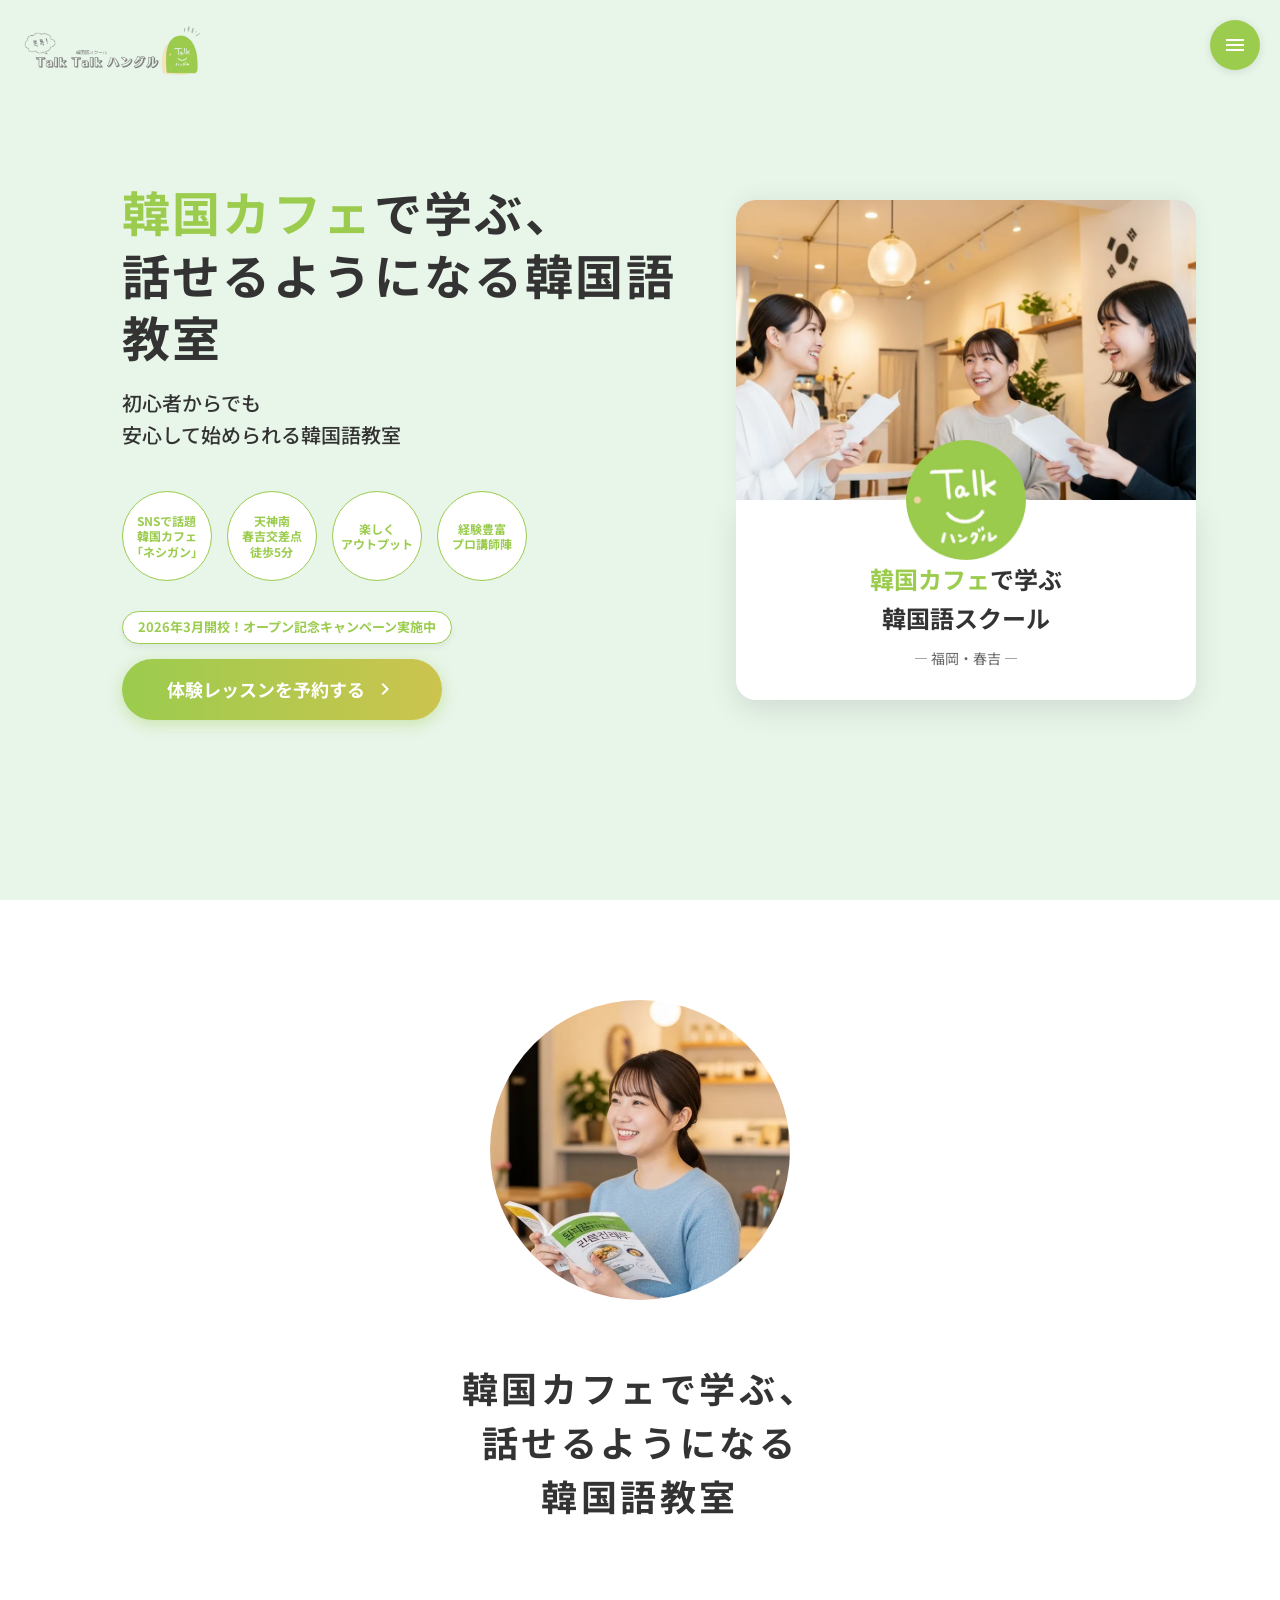
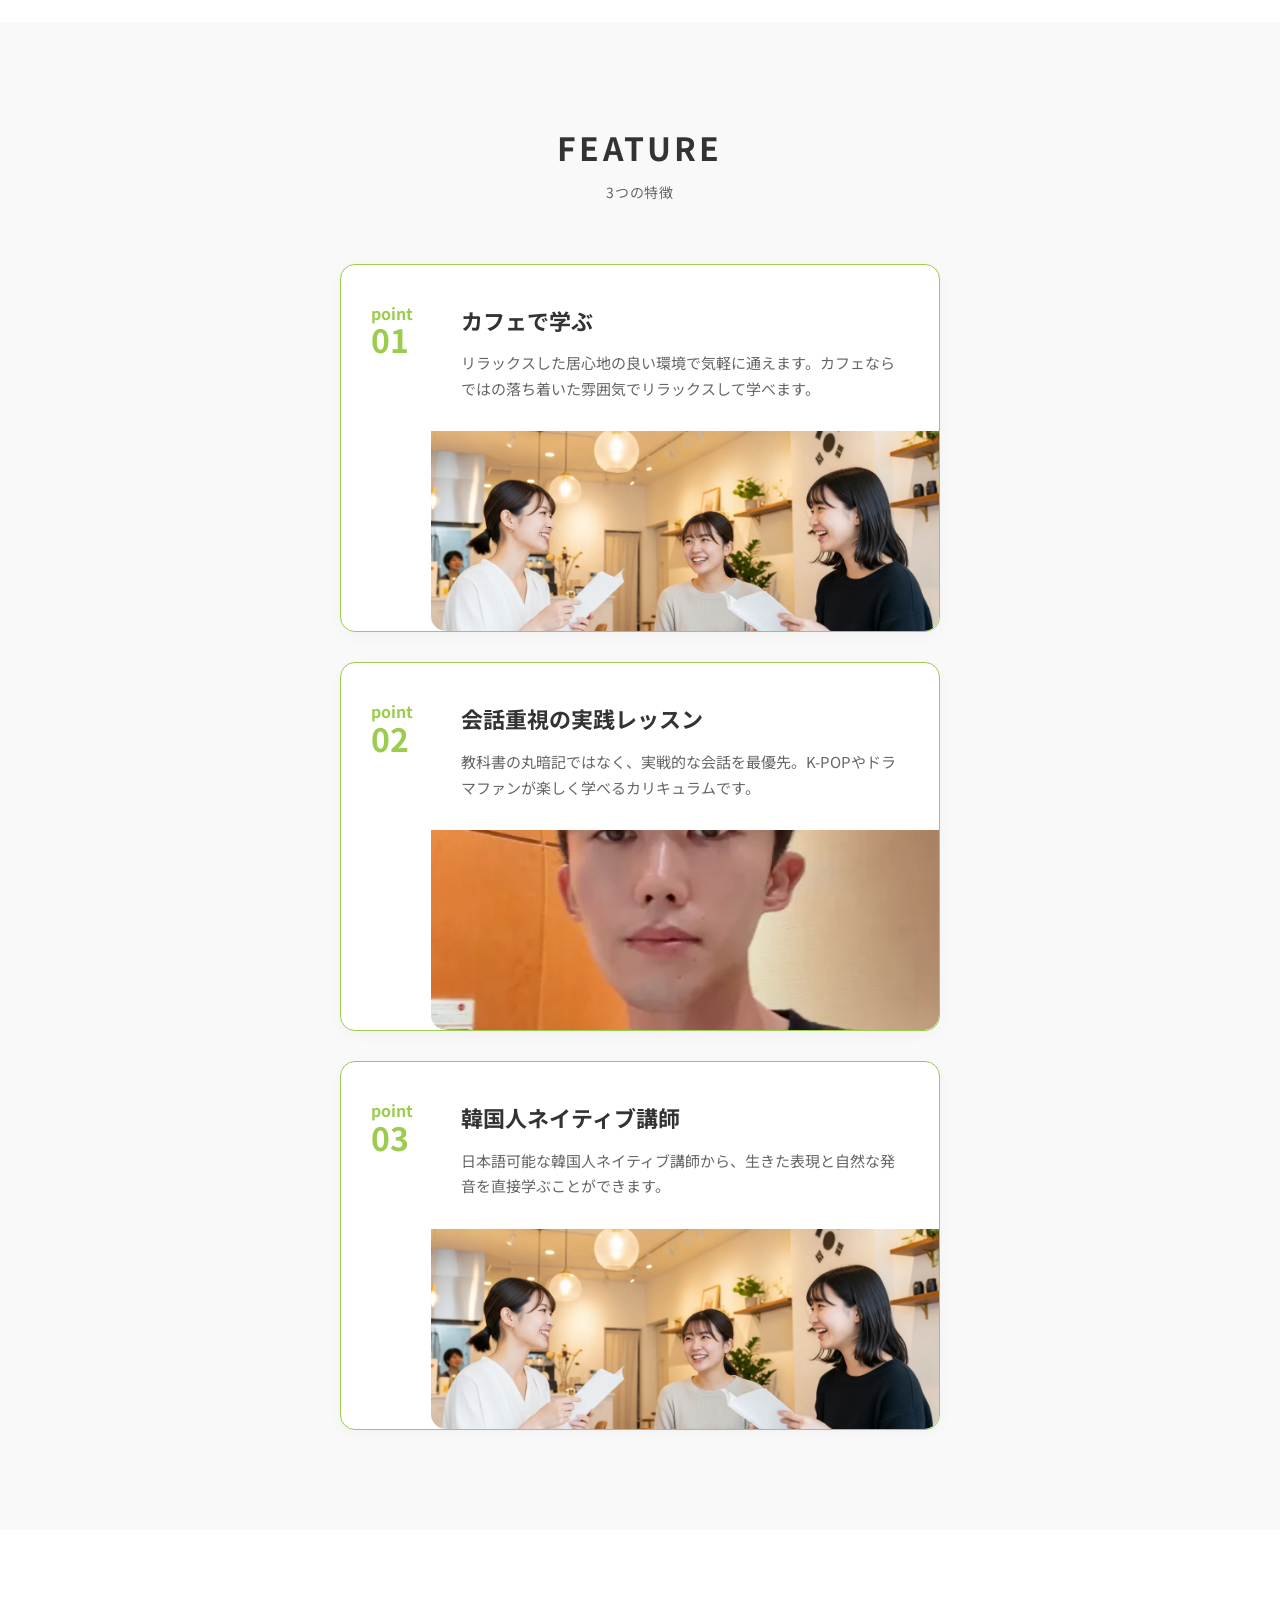
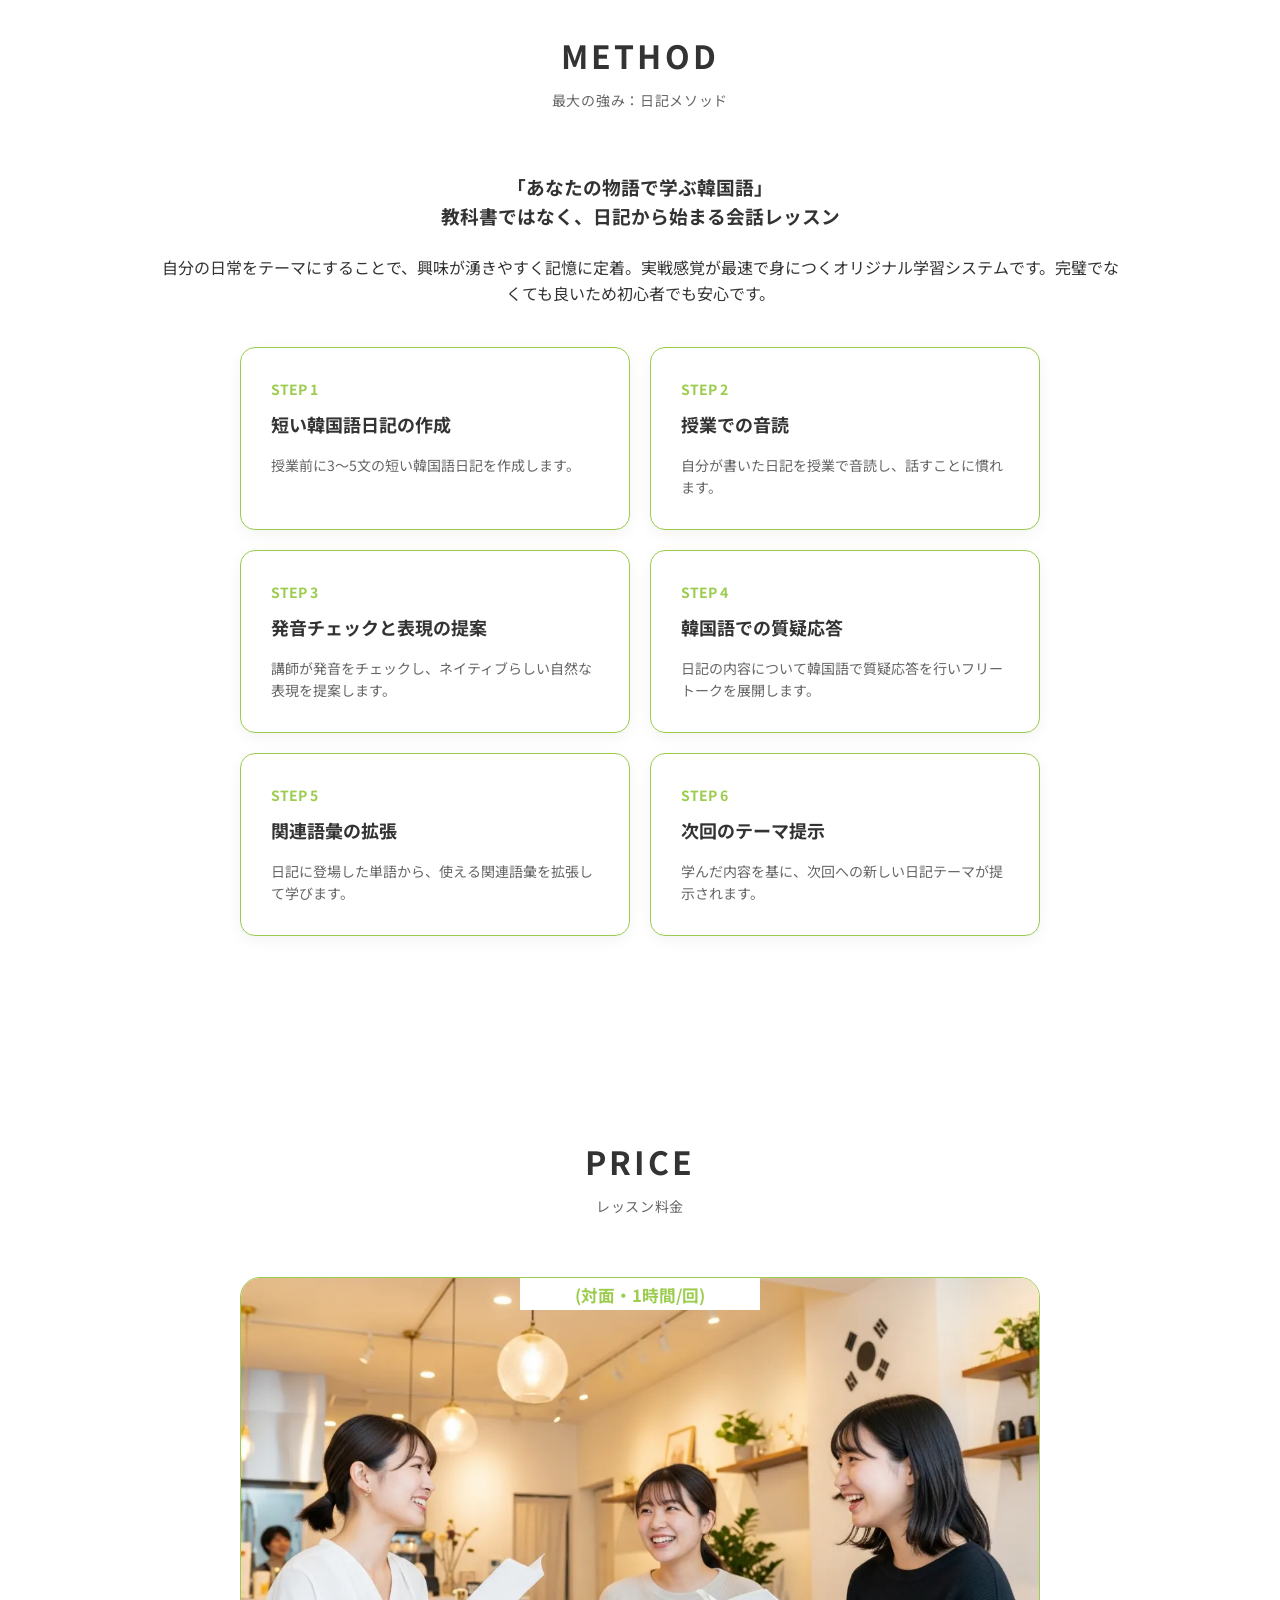
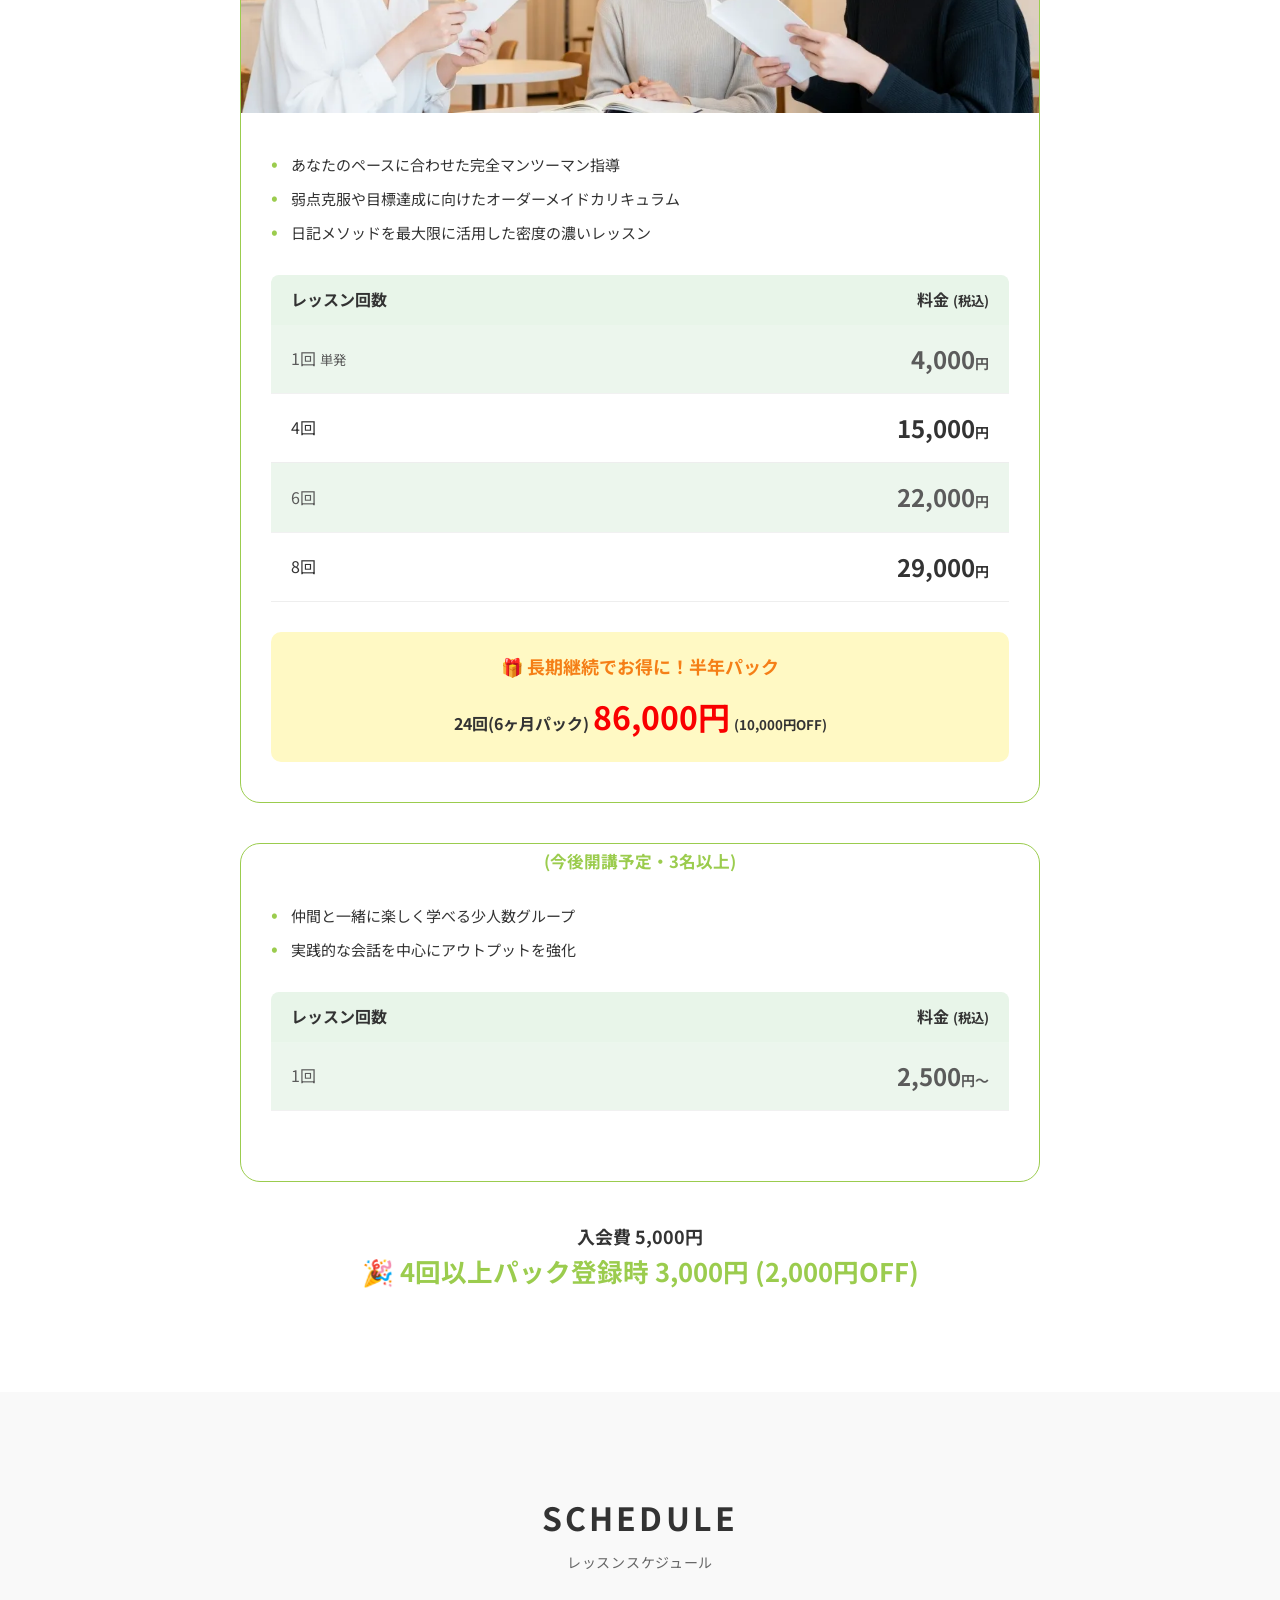
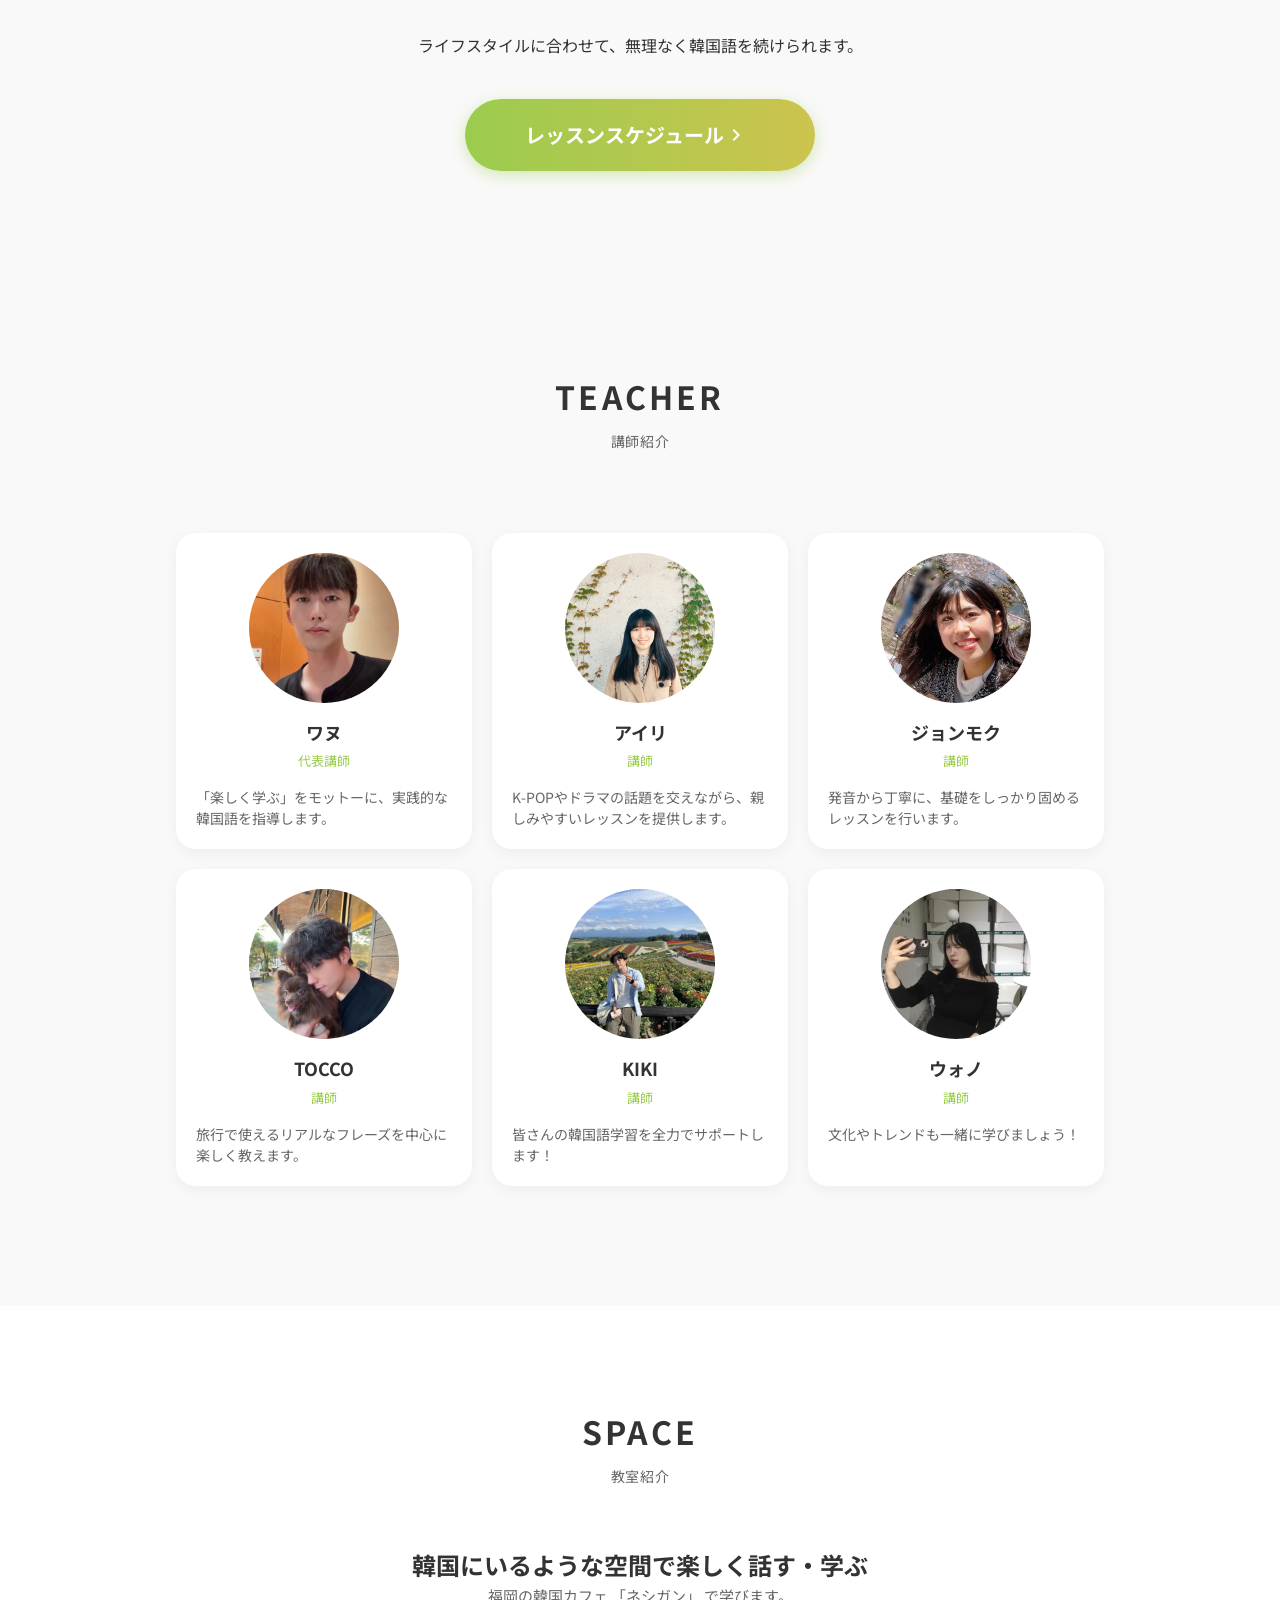
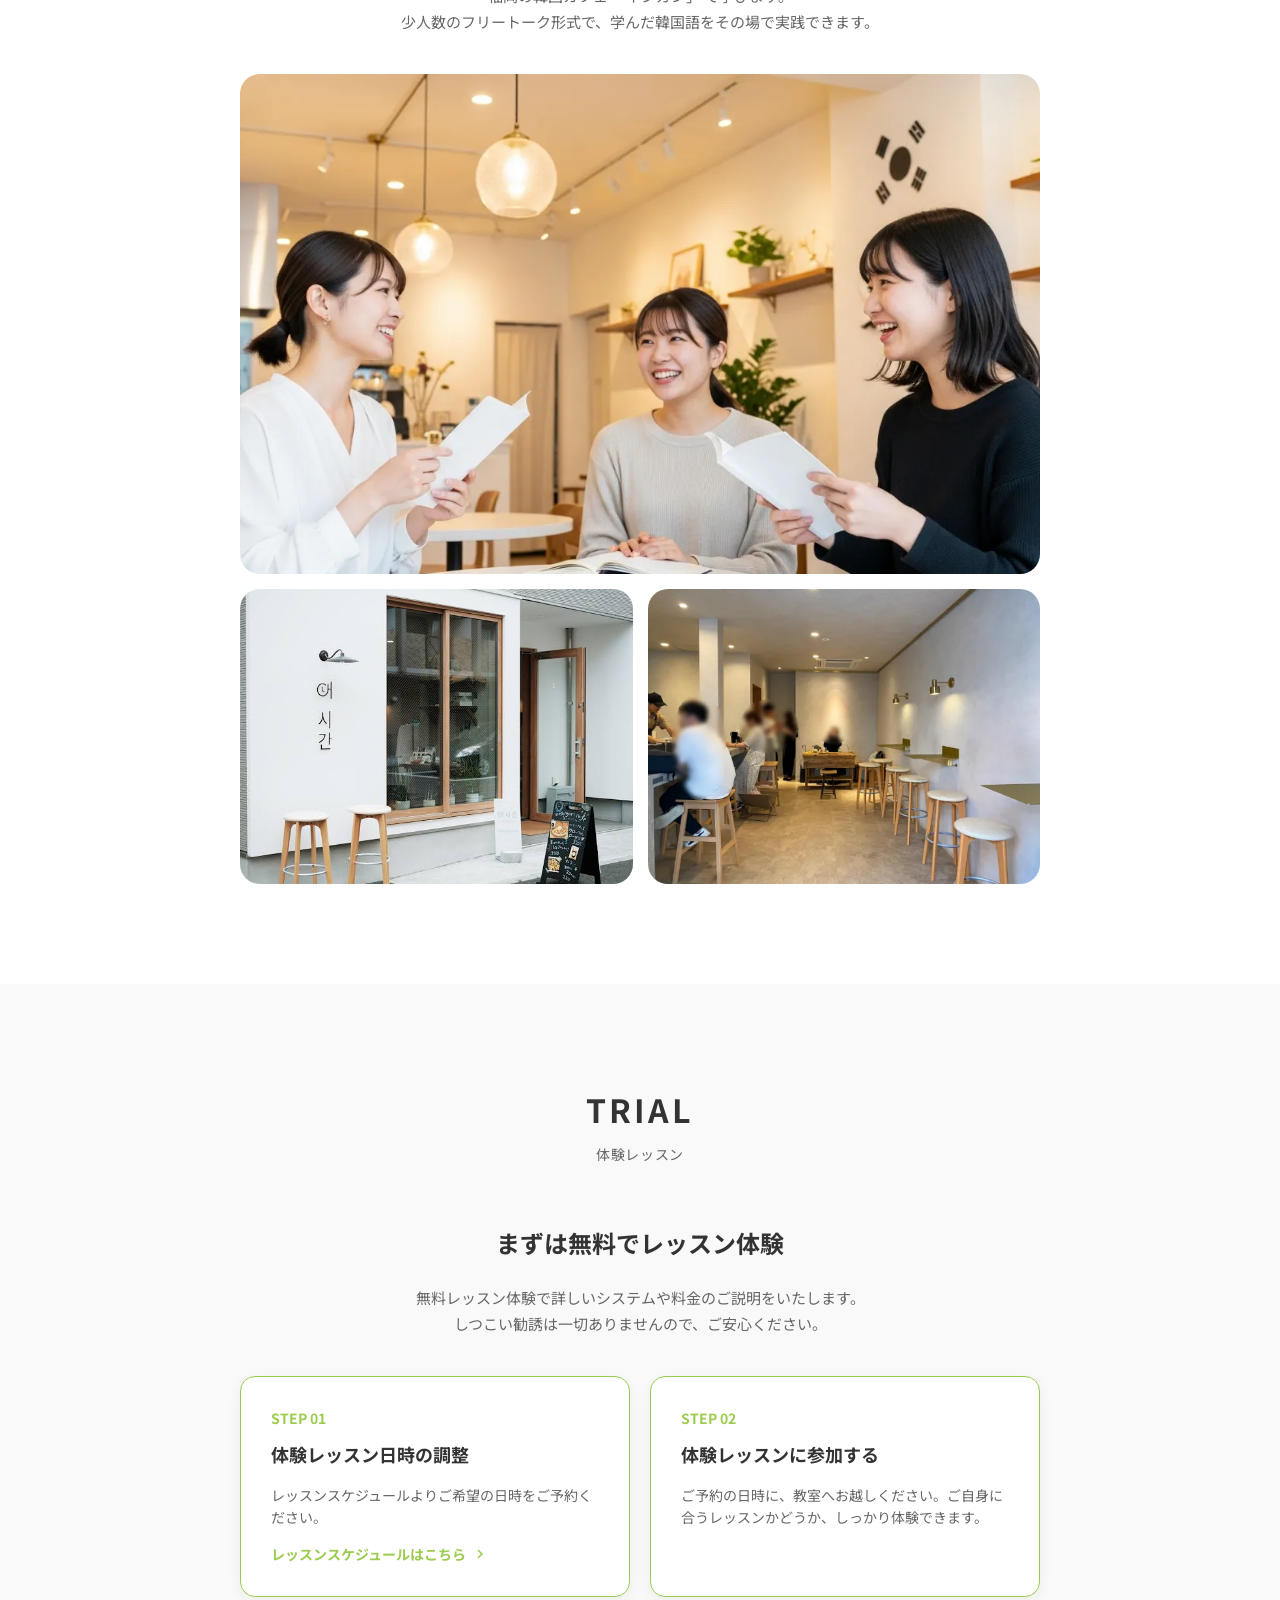
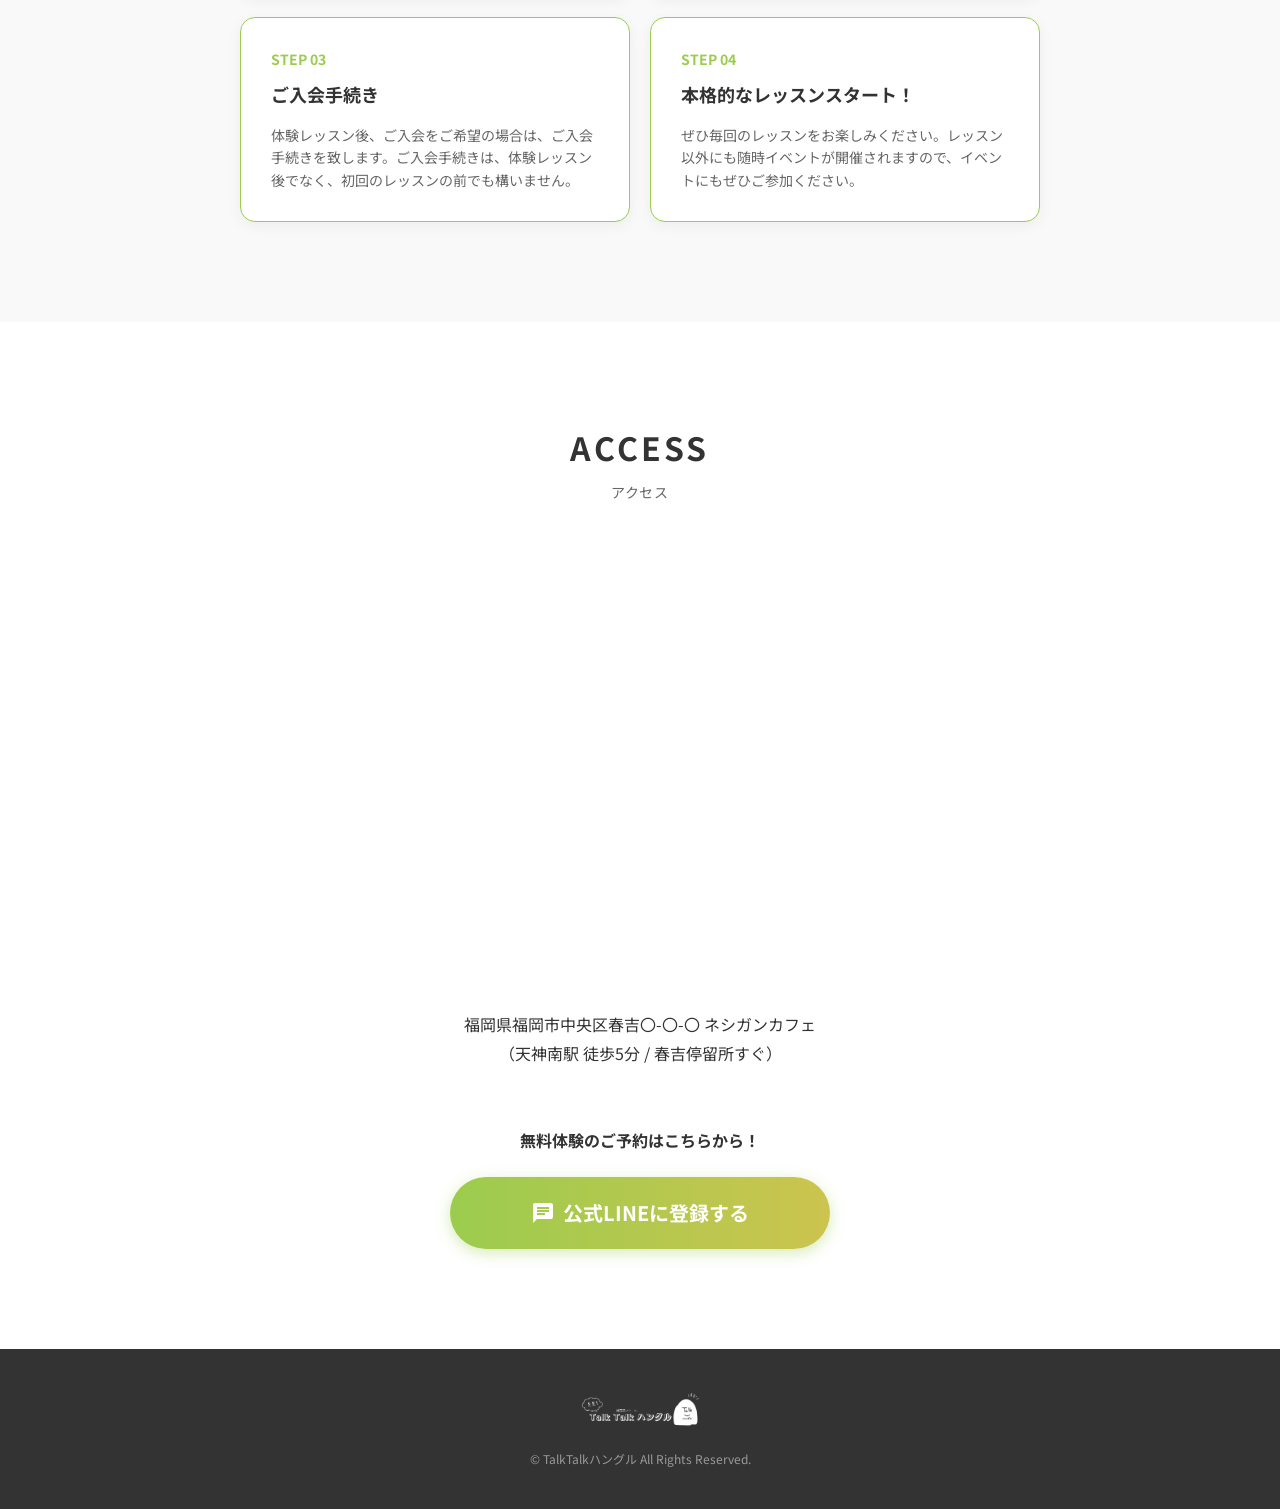
==== commit 67a49fe8: "Update contents: Location, Features, Diary Method, and Pricing" ====
--- a/index.html
+++ b/index.html
@@ -4,8 +4,10 @@
 <head>
     <meta charset="UTF-8">
     <meta name="viewport" content="width=device-width, initial-scale=1.0">
-    <title>韓国カフェで学ぶ韓国語スクール｜TalkTalkハングル（福岡・渡辺通）</title>
-    <meta name="description" content="初心者からでも安心して始められる韓国語教室。福岡・渡辺通で韓国カフェで楽しく学ぶ韓国語スクール。">
+    <title>韓国カフェで学ぶ韓国語スクール｜TalkTalkハングル（福岡・春吉）</title>
+    <meta name="description" content="初心者からでも安心して始められる韓国語教室。福岡・春吉で韓国カフェで楽しく学ぶ韓国語スクール。">
+    <!-- 検索エンジン回避（限定公開用） -->
+    <meta name="robots" content="noindex">
 
     <!-- Fonts -->
     <link rel="preconnect" href="https://fonts.googleapis.com">
@@ -55,11 +57,11 @@
                 </p>
                 <div class="hero-bubbles">
                     <div class="bubble">SNSで話題<br>韓国カフェ<br>「ネシガン」</div>
-                    <div class="bubble">天神南<br>渡辺通駅<br>徒歩5分</div>
+                    <div class="bubble">天神南<br>春吉交差点<br>徒歩5分</div>
                     <div class="bubble">楽しく<br>アウトプット</div>
                     <div class="bubble">経験豊富<br>プロ講師陣</div>
                 </div>
-                <div class="hero-campaign">9月限定キャンペーン実施中！入会費0円</div>
+                <div class="hero-campaign">2026年3月開校！オープン記念キャンペーン実施中</div>
                 <a href="#contact" class="btn btn-primary btn-hero">
                     体験レッスンを予約する
                     <span class="material-icons">chevron_right</span>
@@ -72,7 +74,7 @@
                         <img src="images/badge_logo.webp" alt="TalkTalk徽章" class="badge-img">
                     </div>
                     <p class="caption-title"><span class="text-green">韓国カフェ</span>で学ぶ<br>韓国語スクール</p>
-                    <p class="caption-line">— 福岡・渡辺通 —</p>
+                    <p class="caption-line">— 福岡・春吉 —</p>
                 </div>
             </div>
         </section>
@@ -97,8 +99,8 @@
                     <div class="feature-card">
                         <div class="feature-point">point<br><span class="point-num">01</span></div>
                         <div class="feature-body">
-                            <h3 class="feature-title">話す力を身につける<br>フリートーク</h3>
-                            <p class="feature-desc">レッスンは全て韓国語のフリートークになります。習った単語、文法や表現を全部アウトプットして会話力を身につけます。</p>
+                            <h3 class="feature-title">カフェで学ぶ</h3>
+                            <p class="feature-desc">リラックスした居心地の良い環境で気軽に通えます。カフェならではの落ち着いた雰囲気でリラックスして学べます。</p>
                             <div class="feature-img-wrapper mt-md">
                                 <img src="images/price_top.webp" alt="フリートーク風景" class="feature-img">
                             </div>
@@ -108,8 +110,8 @@
                     <div class="feature-card">
                         <div class="feature-point">point<br><span class="point-num">02</span></div>
                         <div class="feature-body">
-                            <h3 class="feature-title">経験豊富な<br>スペシャル講師陣</h3>
-                            <p class="feature-desc">経験豊富で韓国語を教えるのが大好きな講師陣が親身になって教えてくれます。</p>
+                            <h3 class="feature-title">会話重視の実践レッスン</h3>
+                            <p class="feature-desc">教科書の丸暗記ではなく、実戦的な会話を最優先。K-POPやドラマファンが楽しく学べるカリキュラムです。</p>
                             <div class="feature-img-wrapper mt-md">
                                 <img src="images/teacher_wanu.webp" alt="講師風景" class="feature-img">
                             </div>
@@ -119,14 +121,56 @@
                     <div class="feature-card">
                         <div class="feature-point">point<br><span class="point-num">03</span></div>
                         <div class="feature-body">
-                            <h3 class="feature-title">講師陣が考えた<br>特別授業を週1回開催</h3>
+                            <h3 class="feature-title">韓国人ネイティブ講師</h3>
                             <p class="feature-desc">
-                                近年、韓国語を学習する方が増えており、学習者様のレベルも高い傾向にあります。この部分を克服したい、上達したかった細かい所のレッスンを週1回(グループレッスン)で開催します。
+                                日本語可能な韓国人ネイティブ講師から、生きた表現と自然な発音を直接学ぶことができます。
                             </p>
                             <div class="feature-img-wrapper mt-md">
                                 <img src="images/price_top.webp" alt="特別授業" class="feature-img">
                             </div>
                         </div>
+                    </div>
+                </div>
+            </div>
+        </section>
+
+        <!-- Diary Method Section -->
+        <section id="method" class="method fade-in-up section-padding">
+            <div class="container">
+                <h2 class="section-title">METHOD<span class="section-subtitle">最大の強み：日記メソッド</span></h2>
+                <h3 class="method-catch text-center mt-sm mb-md">「あなたの物語で学ぶ韓国語」<br>教科書ではなく、日記から始まる会話レッスン</h3>
+                <p class="text-center mb-lg">自分の日常をテーマにすることで、興味が湧きやすく記憶に定着。実戦感覚が最速で身につくオリジナル学習システムです。完璧でなくても良いため初心者でも安心です。</p>
+
+                <div class="trial-steps">
+                    <div class="trial-step">
+                        <div class="step-label">STEP 1</div>
+                        <h4 class="step-title">短い韓国語日記の作成</h4>
+                        <p class="step-desc">授業前に3〜5文の短い韓国語日記を作成します。</p>
+                    </div>
+                    <div class="trial-step">
+                        <div class="step-label">STEP 2</div>
+                        <h4 class="step-title">授業での音読</h4>
+                        <p class="step-desc">自分が書いた日記を授業で音読し、話すことに慣れます。</p>
+                    </div>
+                    <div class="trial-step">
+                        <div class="step-label">STEP 3</div>
+                        <h4 class="step-title">発音チェックと表現の提案</h4>
+                        <p class="step-desc">講師が発音をチェックし、ネイティブらしい自然な表現を提案します。</p>
+                    </div>
+                    <div class="trial-step">
+                        <div class="step-label">STEP 4</div>
+                        <h4 class="step-title">韓国語での質疑応答</h4>
+                        <p class="step-desc">日記の内容について韓国語で質疑応答を行いフリートークを展開します。</p>
+                    </div>
+                    <div class="trial-step">
+                        <div class="step-label">STEP 5</div>
+                        <h4 class="step-title">関連語彙の拡張</h4>
+                        <p class="step-desc">日記に登場した単語から、使える関連語彙を拡張して学びます。</p>
+                    </div>
+                    <div class="trial-step">
+                        <div class="step-label">STEP 6</div>
+                        <h4 class="step-title">次回のテーマ提示</h4>
+                        <p class="step-desc">学んだ内容を基に、次回への新しい日記テーマが提示されます。</p>
                     </div>
                 </div>
             </div>
@@ -138,16 +182,16 @@
                 <h2 class="section-title">PRICE<span class="section-subtitle">レッスン料金</span></h2>
 
                 <div class="price-cards">
-                    <!-- Price Card 1 -->
+                    <!-- Price Card 1: 1-on-1 -->
                     <div class="price-card">
                         <div class="price-header-img">
-                            <img src="images/price_top.webp" alt="フリートーク レッスン風景" class="price-img">
-                        </div>
-                        <h3 class="price-card-title"><span>フリートーク レッスン</span></h3>
+                            <img src="images/price_top.webp" alt="マンツーマンレッスン" class="price-img">
+                        </div>
+                        <h3 class="price-card-title"><span>マンツーマンレッスン<br><small>(対面・1時間/回)</small></span></h3>
                         <ul class="price-list-features">
-                            <li>最大5名の少人数制グループレッスン</li>
-                            <li>フリートーク形式で韓国語を実践的にアウトプット</li>
-                            <li>講師やゲスト韓国人とのリアルな会話体験</li>
+                            <li>あなたのペースに合わせた完全マンツーマン指導</li>
+                            <li>弱点克服や目標達成に向けたオーダーメイドカリキュラム</li>
+                            <li>日記メソッドを最大限に活用した密度の濃いレッスン</li>
                         </ul>
                         <div class="price-table">
                             <div class="price-table-header">
@@ -155,28 +199,34 @@
                                 <div>料金 <small>(税込)</small></div>
                             </div>
                             <div class="price-row">
-                                <div>月4回</div>
-                                <div class="price-amount">5,500<span>円</span></div>
+                                <div>1回 <small>単発</small></div>
+                                <div class="price-amount">4,000<span>円</span></div>
                             </div>
                             <div class="price-row">
-                                <div>月7回</div>
-                                <div class="price-amount">7,700<span>円</span></div>
-                            </div>
-                        </div>
-                        <div class="discount-banner">
-                            <p class="discount-title">🎁 フリートーク限定！応援割！</p>
-                            <p>3ヶ月まとめ払いで <span class="discount-amount">2,000円OFF</span></p>
-                            <p>6ヶ月まとめ払いで <span class="discount-amount">5,000円OFF</span></p>
-                        </div>
-                    </div>
-
-                    <!-- Price Card 2 -->
+                                <div>4回</div>
+                                <div class="price-amount">15,000<span>円</span></div>
+                            </div>
+                            <div class="price-row">
+                                <div>6回</div>
+                                <div class="price-amount">22,000<span>円</span></div>
+                            </div>
+                            <div class="price-row">
+                                <div>8回</div>
+                                <div class="price-amount">29,000<span>円</span></div>
+                            </div>
+                        </div>
+                        <div class="discount-banner mt-md">
+                            <p class="discount-title">🎁 長期継続でお得に！半年パック</p>
+                            <p>24回(6ヶ月パック) <span class="discount-amount">86,000円</span> <small>(10,000円OFF)</small></p>
+                        </div>
+                    </div>
+
+                    <!-- Price Card 2: Group -->
                     <div class="price-card mt-lg">
-                        <h3 class="price-card-title"><span>マンツーマンレッスン<br><small>(オンライン)</small></span></h3>
+                        <h3 class="price-card-title"><span>グループレッスン<br><small>(今後開講予定・3名以上)</small></span></h3>
                         <ul class="price-list-features">
-                            <li>あなたのペースに合わせた完全マンツーマン指導</li>
-                            <li>弱点克服や目標達成に向けたオーダーメイドカリキュラム</li>
-                            <li>オンラインで全国どこからでも受講可能</li>
+                            <li>仲間と一緒に楽しく学べる少人数グループ</li>
+                            <li>実践的な会話を中心にアウトプットを強化</li>
                         </ul>
                         <div class="price-table">
                             <div class="price-table-header">
@@ -184,18 +234,15 @@
                                 <div>料金 <small>(税込)</small></div>
                             </div>
                             <div class="price-row">
-                                <div>月4回</div>
-                                <div class="price-amount">16,000<span>円</span></div>
-                            </div>
-                            <div class="price-row">
-                                <div>月8回</div>
-                                <div class="price-amount">23,000<span>円</span></div>
+                                <div>1回</div>
+                                <div class="price-amount">2,500<span>円〜</span></div>
                             </div>
                         </div>
                     </div>
 
                     <div class="admission-fee">
-                        入会金 5,000円
+                        <p class="mb-sm"><strong>入会費 5,000円</strong></p>
+                        <p style="font-size: 1.6rem; color: var(--color-primary); font-weight: bold;">🎉 4回以上パック登録時 3,000円 (2,000円OFF)</p>
                     </div>
                 </div>
             </div>
@@ -333,11 +380,11 @@
                 <h2 class="section-title">ACCESS<span class="section-subtitle">アクセス</span></h2>
                 <div class="map-container mb-lg">
                     <iframe
-                        src="https://www.google.com/maps/embed?pb=!1m18!1m12!1m3!1d3323.7166343208787!2d130.40144327609016!3d33.58670587333573!2m3!1f0!2f0!3f0!3m2!1i1024!2i768!4f13.1!3m3!1m2!1s0x3541914e9be1cb71%3A0x34e5105c9577b255!2z44ON44K344Ks44Oz!5e0!3m2!1sja!2sjp!4v1751814998193!5m2!1sja!2sjp"
+                        src="https://www.google.com/maps/embed?pb=!1m18!1m12!1m3!1d1661.8540411333796!2d130.40454316829707!3d33.58694008272583!2m3!1f0!2f0!3f0!3m2!1i1024!2i768!4f13.1!3m3!1m2!1s0x354191ecc6eb7655%3A0xc3c6b2ba7dbf5dcc!2z56aP5bKh55yM56aP5bKh5biC5Lit5aSu5Yy65pil5ZCJ!5e0!3m2!1sja!2sjp!4v1709968412850!5m2!1sja!2sjp"
                         width="100%" height="400" style="border:0; border-radius: 20px;" allowfullscreen=""
                         loading="lazy" referrerpolicy="no-referrer-when-downgrade"></iframe>
                 </div>
-                <p class="address">福岡県福岡市中央区渡辺通〇-〇-〇<br>（天神南駅 徒歩5分 / 渡辺通駅 徒歩3分）</p>
+                <p class="address">福岡県福岡市中央区春吉〇-〇-〇 ネシガンカフェ<br>（天神南駅 徒歩5分 / 春吉停留所すぐ）</p>
 
                 <div id="contact" class="contact-box mt-xl">
                     <p class="contact-text mb-md">無料体験のご予約はこちらから！</p>
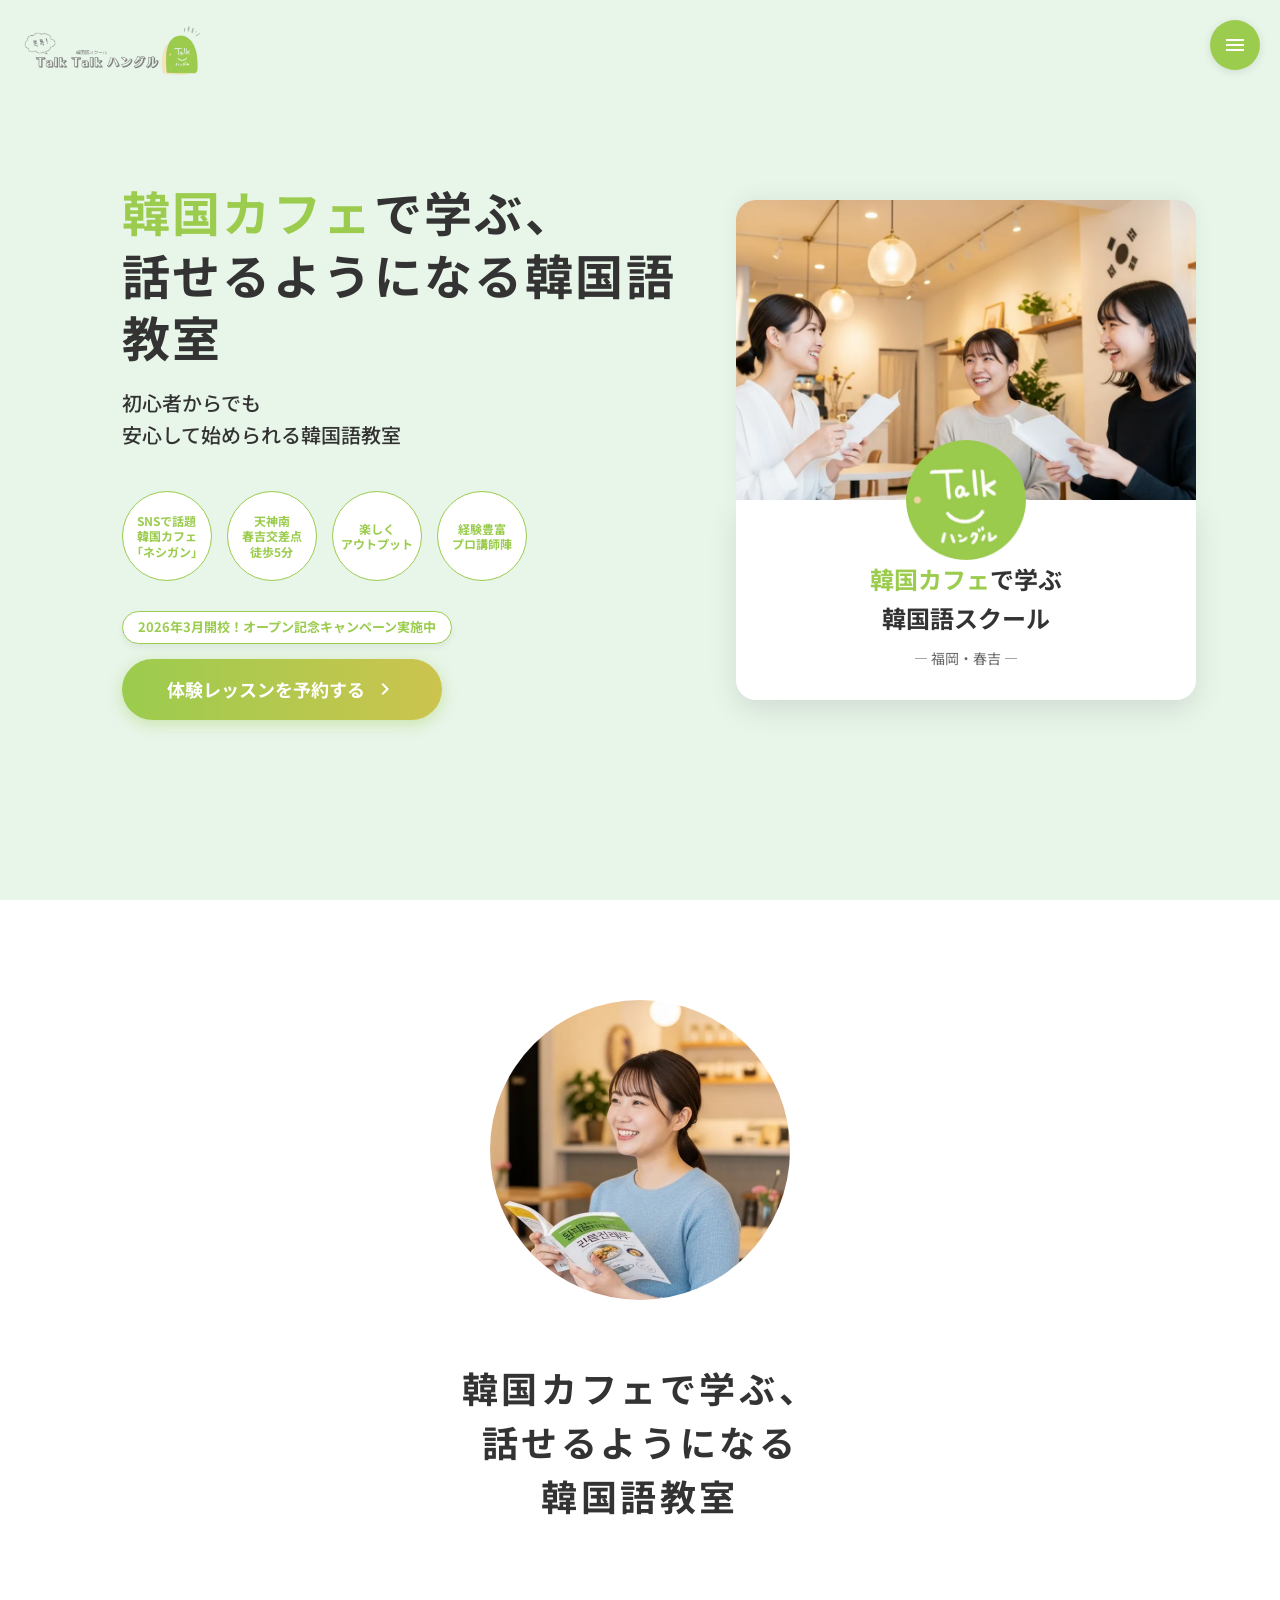
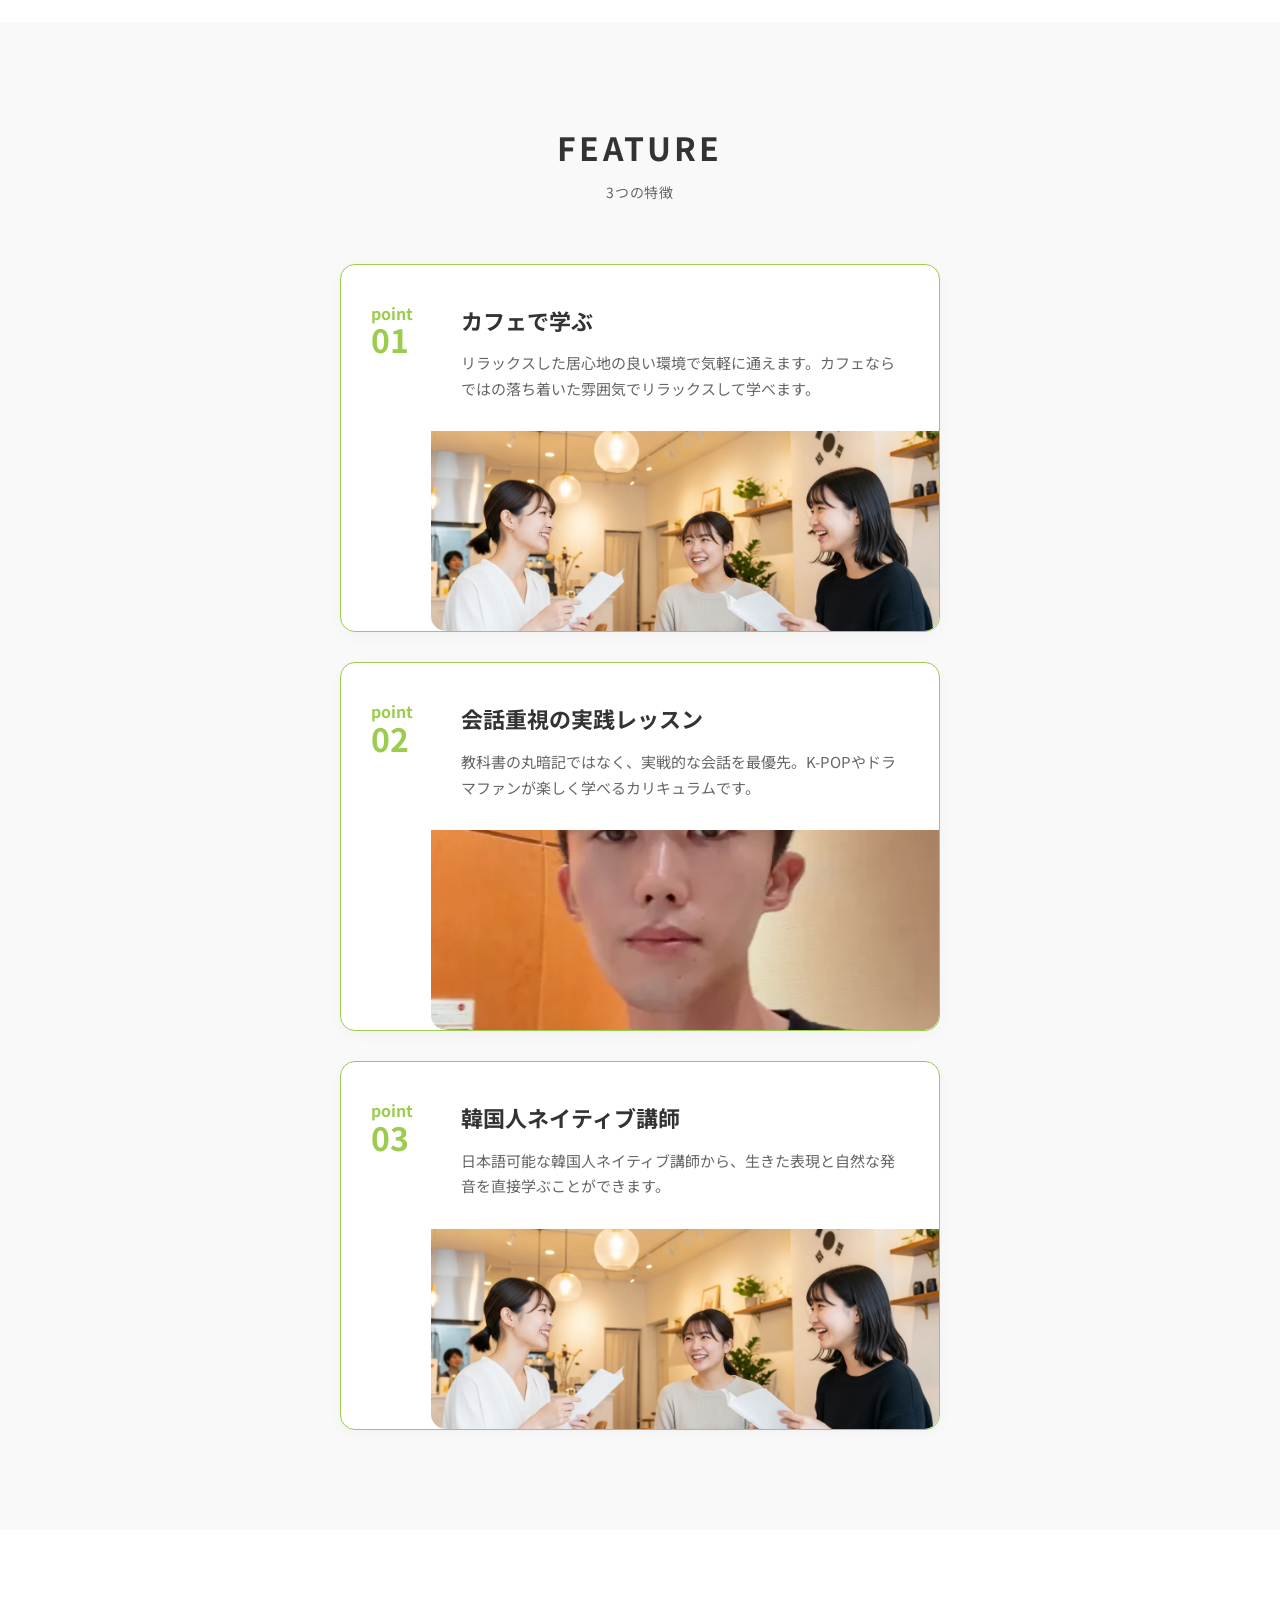
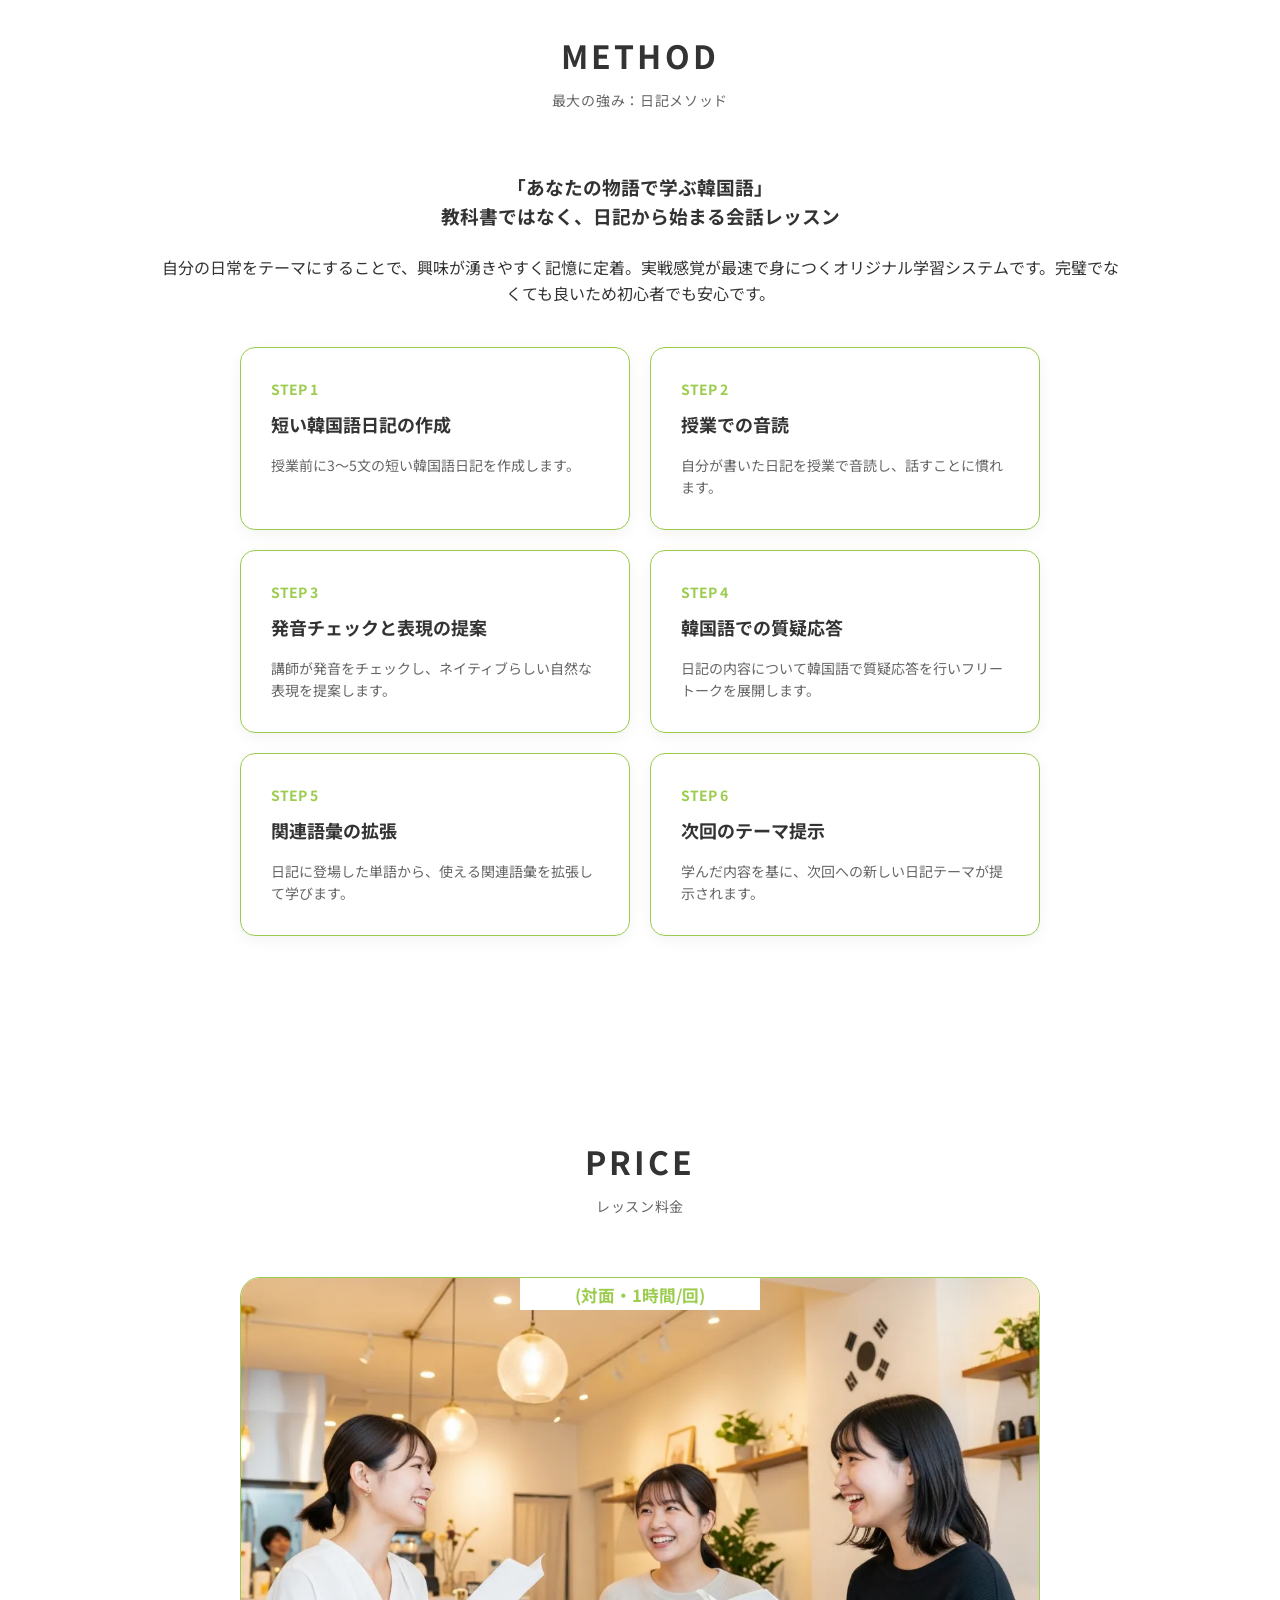
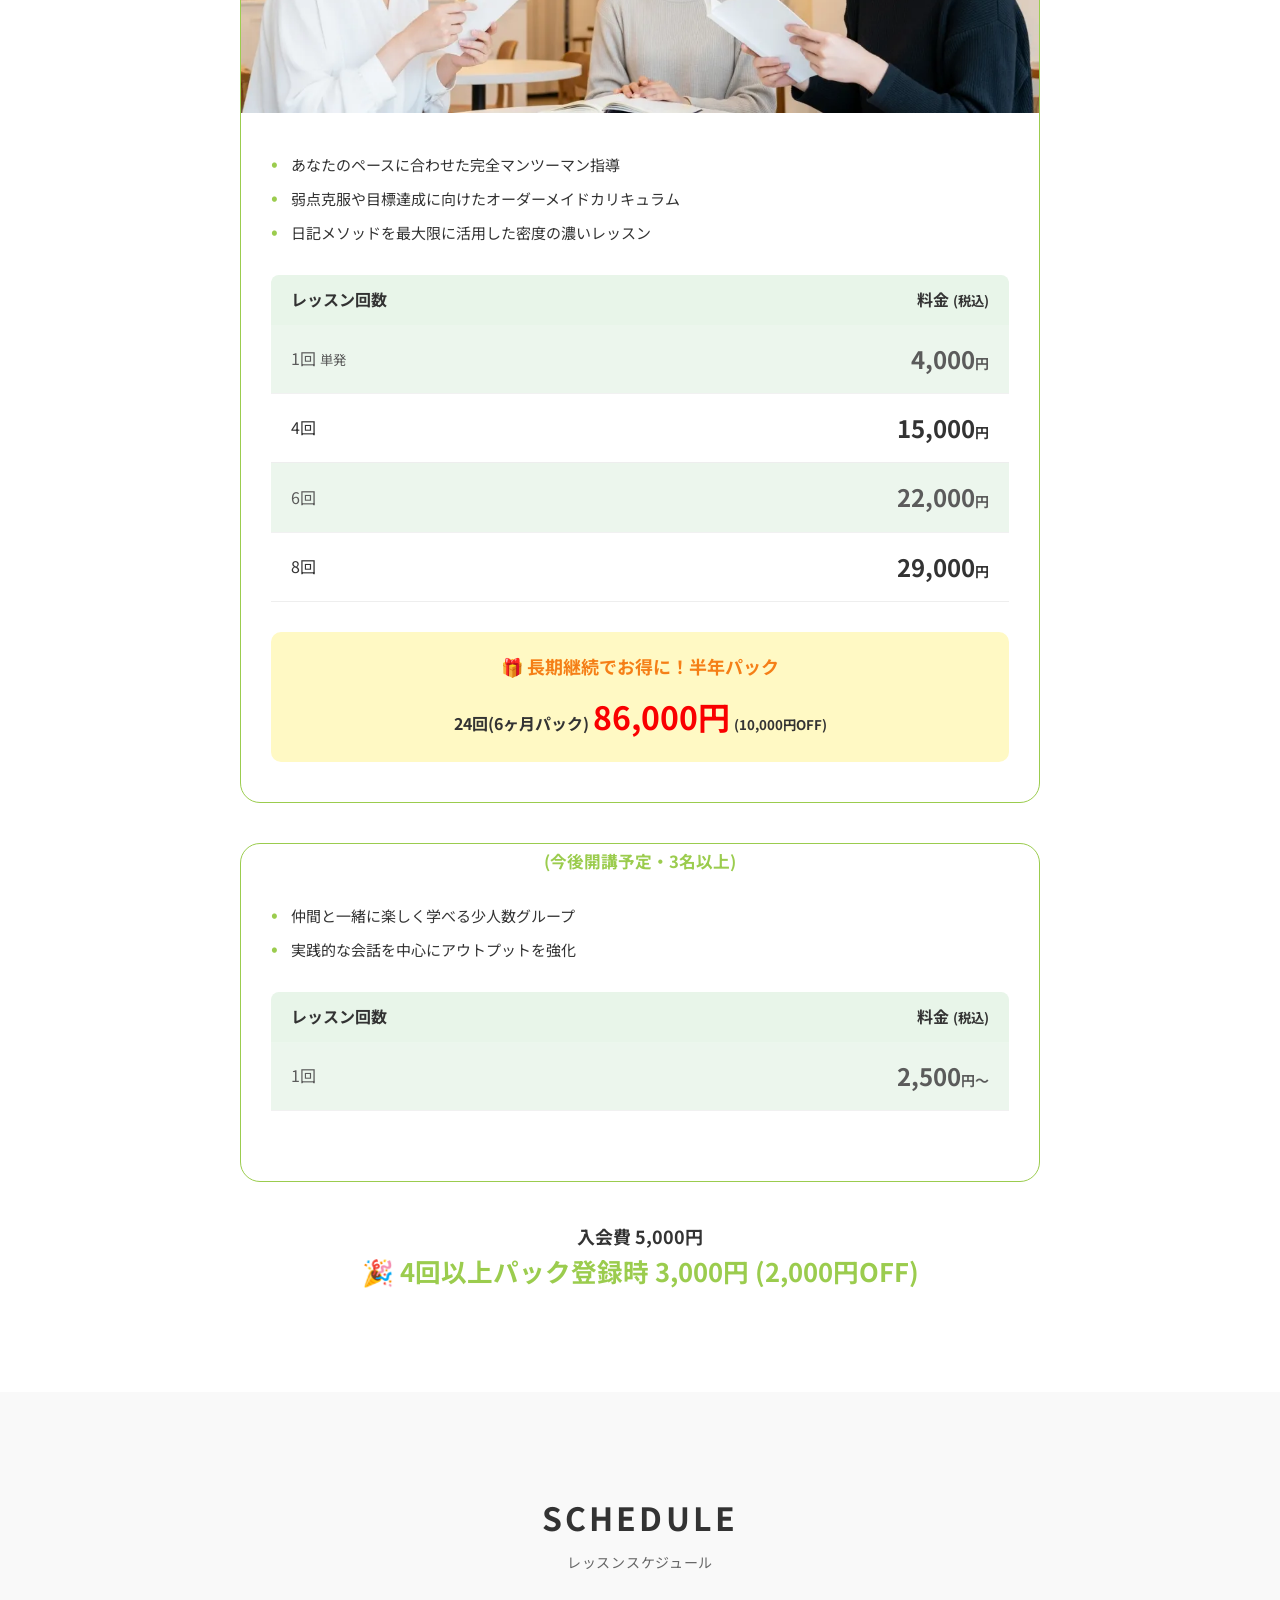
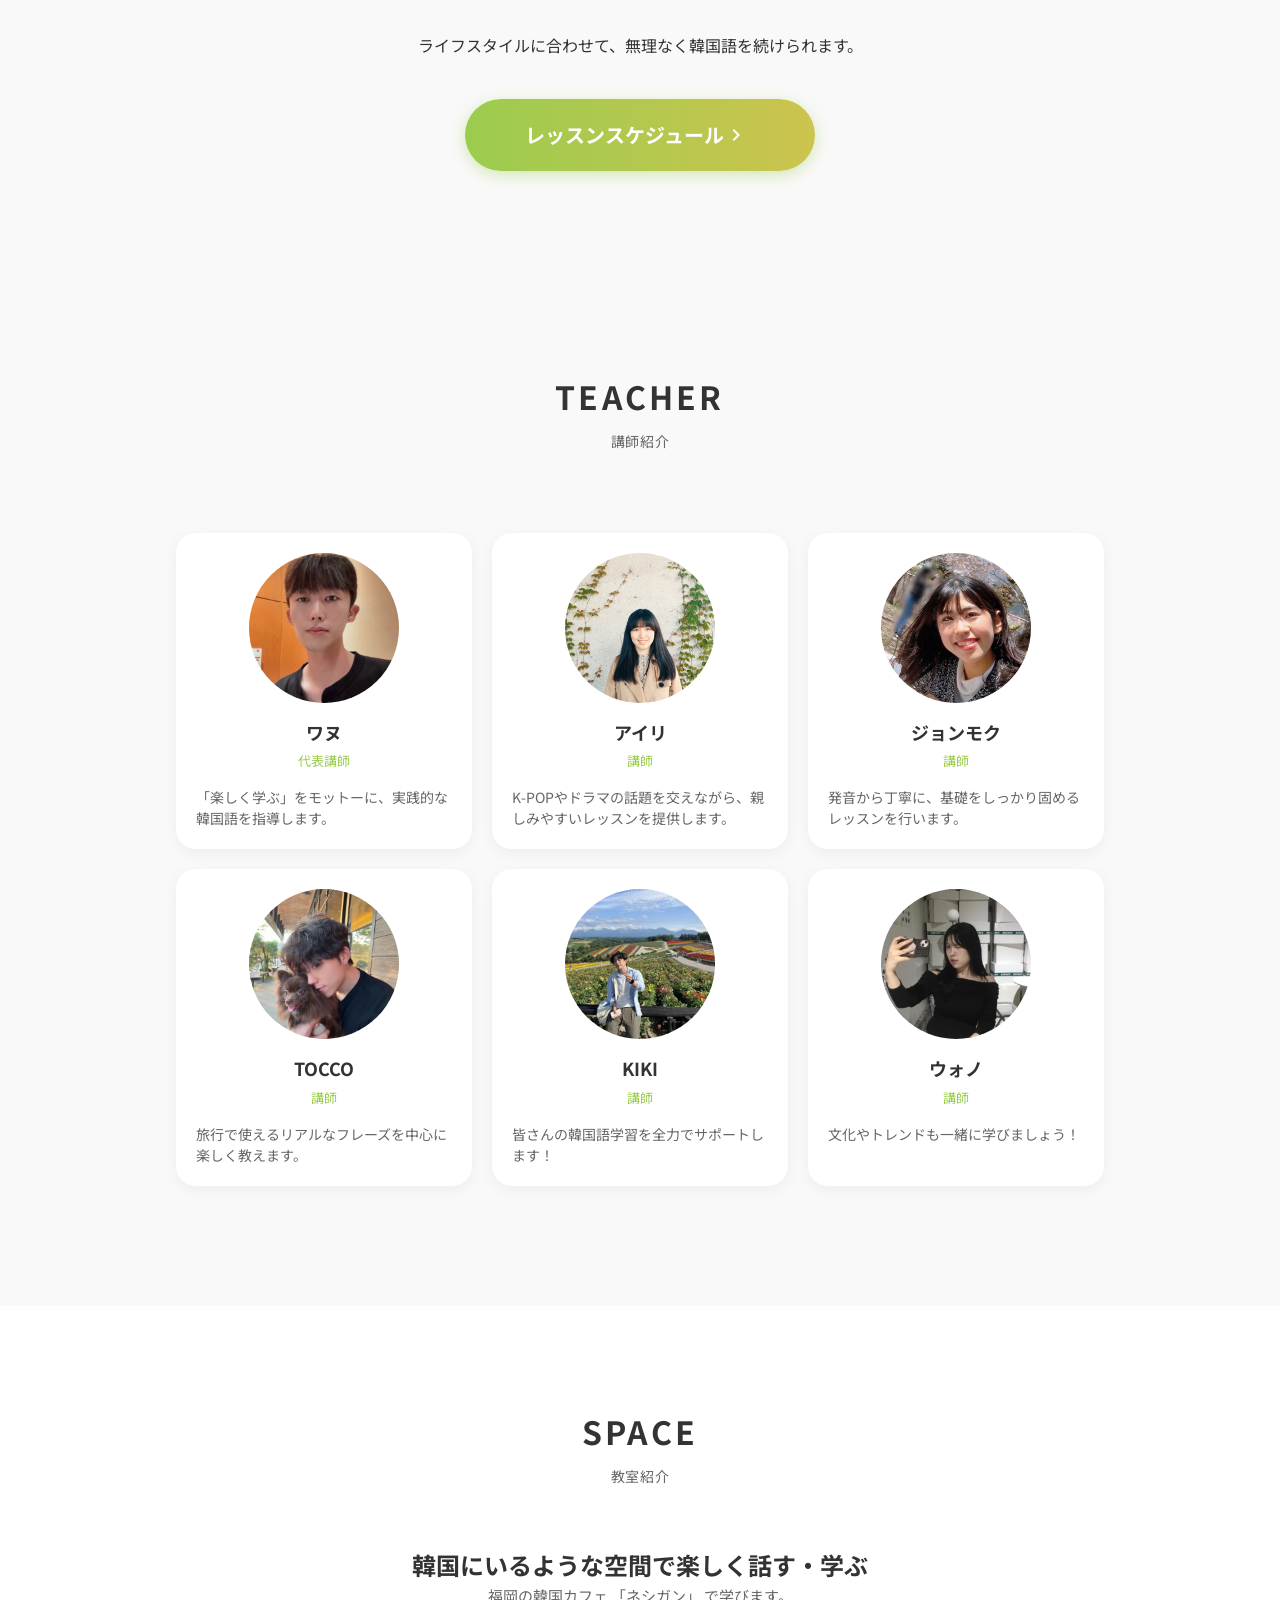
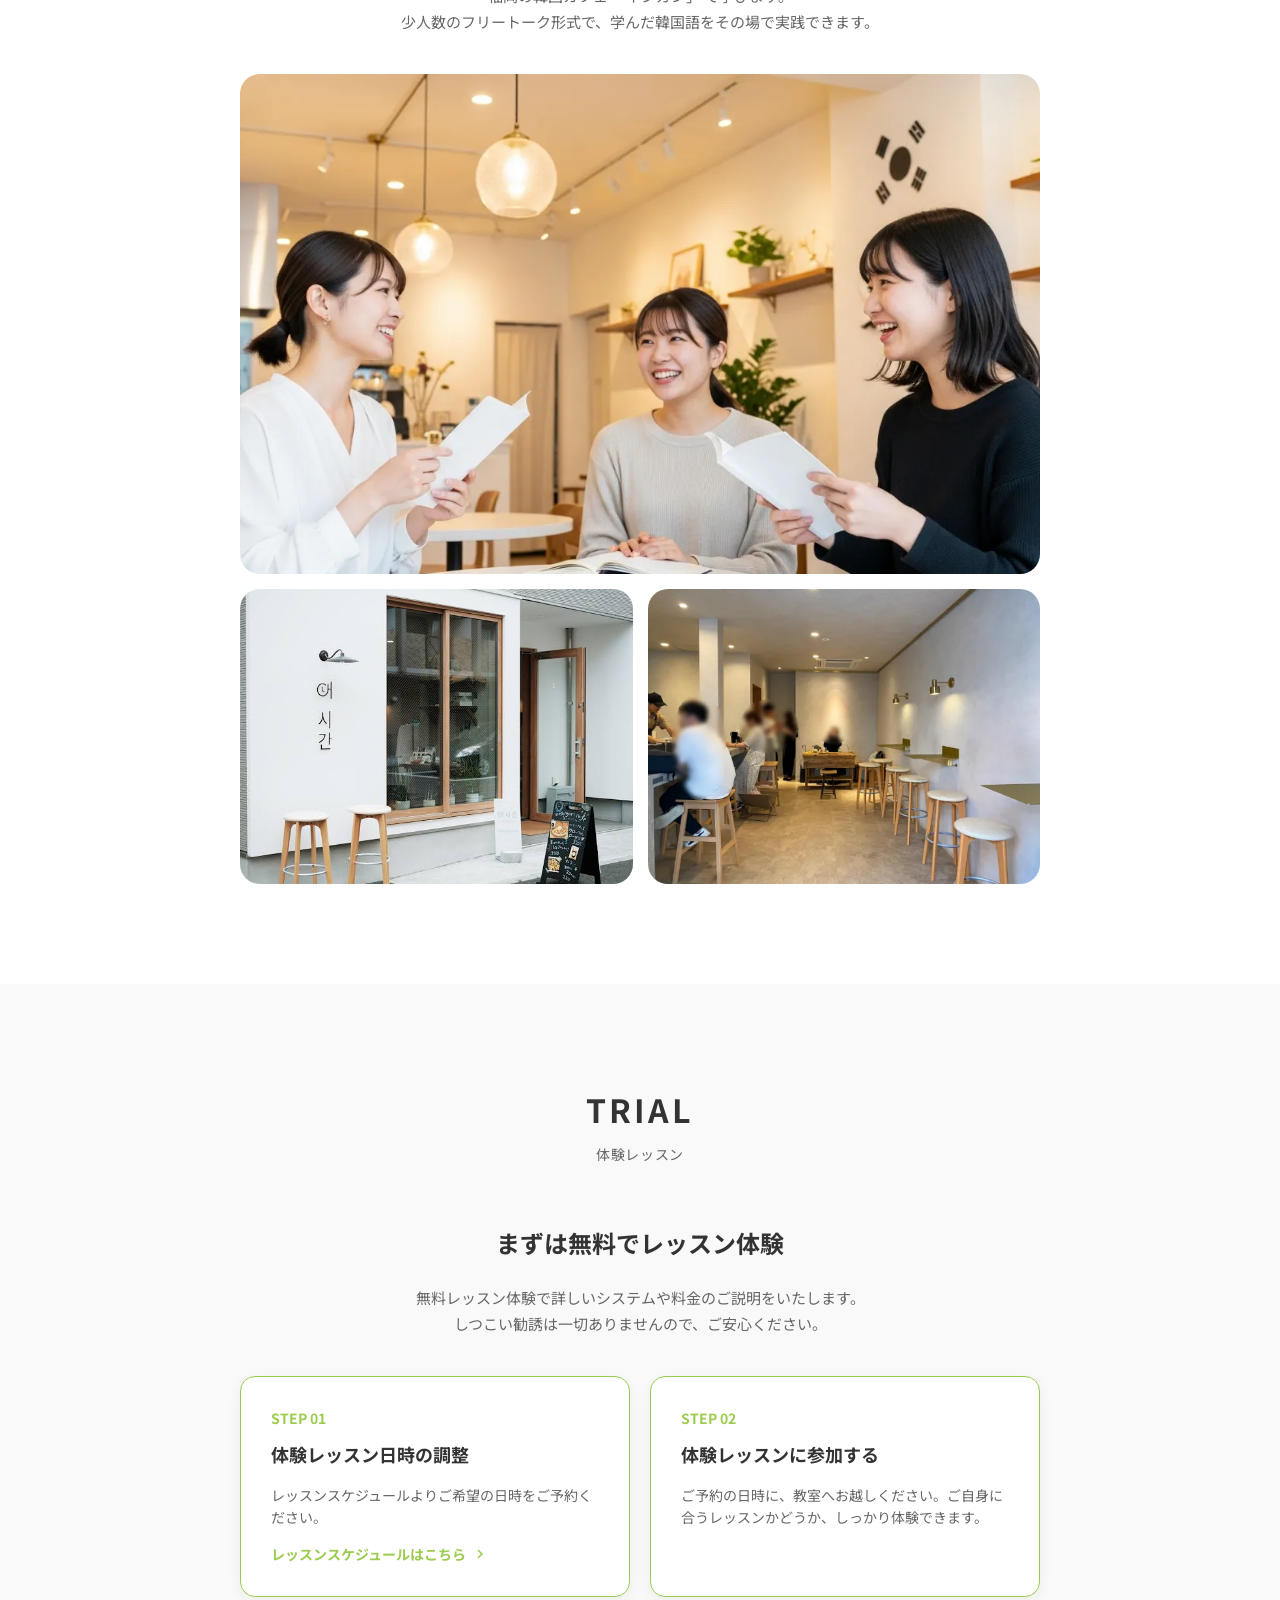
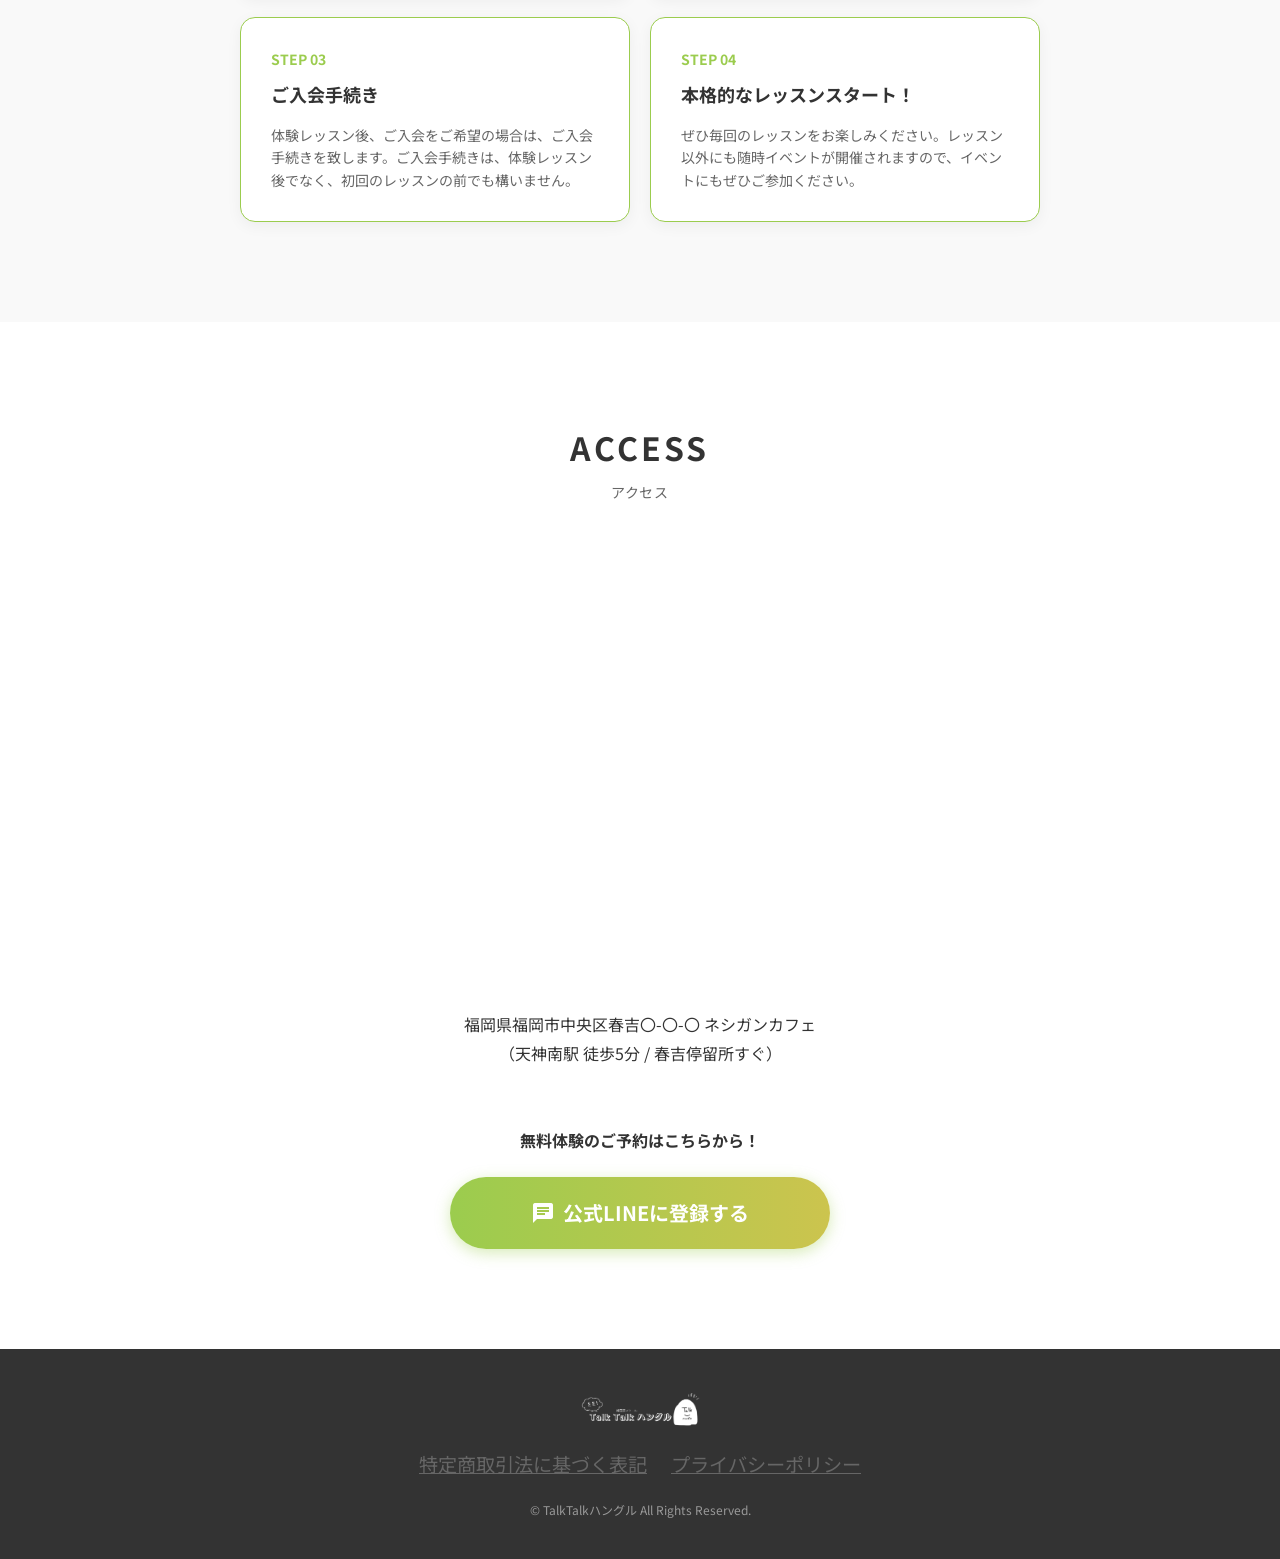
==== commit ad303095: "Add SEO tags, legal pages, and image placeholders" ====
--- a/index.html
+++ b/index.html
@@ -6,8 +6,22 @@
     <meta name="viewport" content="width=device-width, initial-scale=1.0">
     <title>韓国カフェで学ぶ韓国語スクール｜TalkTalkハングル（福岡・春吉）</title>
     <meta name="description" content="初心者からでも安心して始められる韓国語教室。福岡・春吉で韓国カフェで楽しく学ぶ韓国語スクール。">
-    <!-- 検索エンジン回避（限定公開用） -->
+    <!-- 検索エンジン回避（限定公開時のみ有効。本番公開時はこの行と下のmetaタグを削除してください） -->
     <meta name="robots" content="noindex">
+
+    <!-- OGP Tags -->
+    <meta property="og:title" content="韓国カフェで学ぶ韓国語スクール｜TalkTalkハングル（福岡・春吉）">
+    <meta property="og:description" content="初心者からでも安心して始められる韓国語教室。福岡・春吉で韓国カフェで楽しく学ぶ韓国語スクール。">
+    <meta property="og:type" content="website">
+    <meta property="og:url" content="https://talktalk-hangul.studio.site/"> <!-- ※本番移行時に正式なURLに要変更 -->
+    <!-- TODO: OGP用のサムネイル画像（1200x630推奨）を作成し、適切なパスに書き換えてください -->
+    <meta property="og:image" content="https://talktalk-hangul.studio.site/images/ogp_image.webp">
+    <meta name="twitter:card" content="summary_large_image">
+
+    <!-- Favicon -->
+    <!-- TODO: ファビコン画像（favicon.ico または .png）を作成し、配置してください -->
+    <link rel="icon" href="images/favicon.ico">
+    <link rel="apple-touch-icon" href="images/apple-touch-icon.png">
 
     <!-- Fonts -->
     <link rel="preconnect" href="https://fonts.googleapis.com">
@@ -62,12 +76,13 @@
                     <div class="bubble">経験豊富<br>プロ講師陣</div>
                 </div>
                 <div class="hero-campaign">2026年3月開校！オープン記念キャンペーン実施中</div>
-                <a href="#contact" class="btn btn-primary btn-hero">
+                <a href="https://reserva.be/talktalkhangul" target="_blank" rel="noopener noreferrer" class="btn btn-primary btn-hero">
                     体験レッスンを予約する
                     <span class="material-icons">chevron_right</span>
                 </a>
             </div>
             <div class="hero-image-container">
+                <!-- TODO: ヒーローセクションのメイン画像（カフェで楽しく談笑する様子など）に差し替えてください -->
                 <img src="images/price_top.webp" alt="カフェでの授業風景" class="hero-image">
                 <div class="hero-image-caption">
                     <div class="hero-image-badge">
@@ -102,6 +117,7 @@
                             <h3 class="feature-title">カフェで学ぶ</h3>
                             <p class="feature-desc">リラックスした居心地の良い環境で気軽に通えます。カフェならではの落ち着いた雰囲気でリラックスして学べます。</p>
                             <div class="feature-img-wrapper mt-md">
+                                <!-- TODO: 特徴1「カフェで学ぶ」を表す画像に差し替えてください -->
                                 <img src="images/price_top.webp" alt="フリートーク風景" class="feature-img">
                             </div>
                         </div>
@@ -113,6 +129,7 @@
                             <h3 class="feature-title">会話重視の実践レッスン</h3>
                             <p class="feature-desc">教科書の丸暗記ではなく、実戦的な会話を最優先。K-POPやドラマファンが楽しく学べるカリキュラムです。</p>
                             <div class="feature-img-wrapper mt-md">
+                                <!-- TODO: 特徴2「会話重視」を表す授業風景などの画像に差し替えてください -->
                                 <img src="images/teacher_wanu.webp" alt="講師風景" class="feature-img">
                             </div>
                         </div>
@@ -126,6 +143,7 @@
                                 日本語可能な韓国人ネイティブ講師から、生きた表現と自然な発音を直接学ぶことができます。
                             </p>
                             <div class="feature-img-wrapper mt-md">
+                                <!-- TODO: 特徴3「ネイティブ講師」を表す画像に差し替えてください -->
                                 <img src="images/price_top.webp" alt="特別授業" class="feature-img">
                             </div>
                         </div>
@@ -185,6 +203,7 @@
                     <!-- Price Card 1: 1-on-1 -->
                     <div class="price-card">
                         <div class="price-header-img">
+                            <!-- TODO: マンツーマンレッスンのイメージ画像に差し替えてください -->
                             <img src="images/price_top.webp" alt="マンツーマンレッスン" class="price-img">
                         </div>
                         <h3 class="price-card-title"><span>マンツーマンレッスン<br><small>(対面・1時間/回)</small></span></h3>
@@ -329,6 +348,7 @@
 
                 <div class="space-gallery">
                     <div class="space-main-img-wrapper mb-sm">
+                        <!-- TODO: Space紹介のメイン写真（ネシガンカフェ全体像など）に差し替えてください -->
                         <img src="images/price_top.webp" alt="カフェ外観・内観" class="space-main-img">
                     </div>
                     <div class="space-sub-imgs">
@@ -388,7 +408,8 @@
 
                 <div id="contact" class="contact-box mt-xl">
                     <p class="contact-text mb-md">無料体験のご予約はこちらから！</p>
-                    <a href="#" class="btn btn-primary btn-large">
+                    <!-- TODO: 公式LINEの実際のURLに差し替えてください -->
+                    <a href="https://lin.ee/placeholder" target="_blank" rel="noopener noreferrer" class="btn btn-primary btn-large">
                         <span class="material-icons">chat</span>
                         公式LINEに登録する
                     </a>
@@ -401,6 +422,10 @@
     <footer class="footer">
         <div class="container text-center">
             <img src="images/header_logo.webp" alt="TalkTalkハングル ロゴ" class="footer-logo">
+            <div class="footer-links" style="margin-bottom: 20px;">
+                <a href="legal.html" style="color: #666; font-size: 1.2rem; margin: 0 10px;text-decoration: underline;">特定商取引法に基づく表記</a>
+                <a href="privacy.html" style="color: #666; font-size: 1.2rem; margin: 0 10px;text-decoration: underline;">プライバシーポリシー</a>
+            </div>
             <p class="copyright">&copy; TalkTalkハングル All Rights Reserved.</p>
         </div>
     </footer>
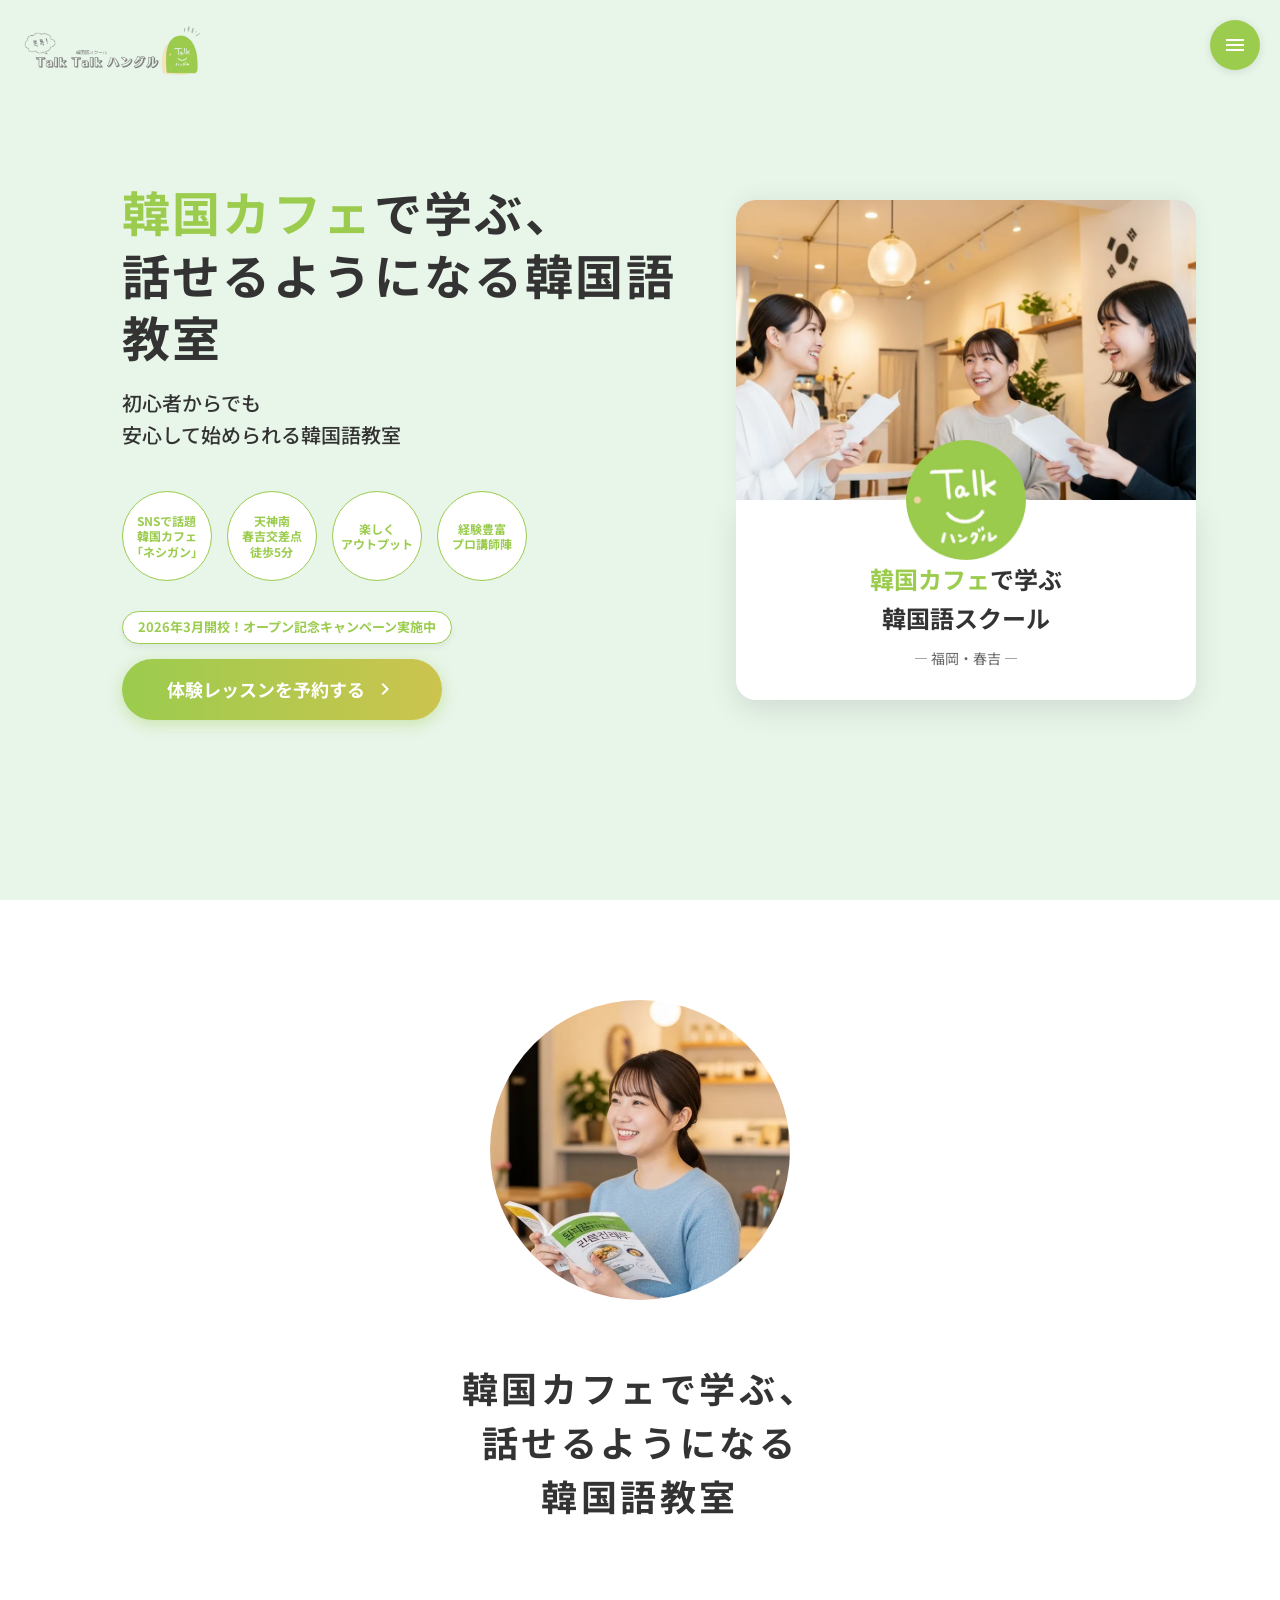
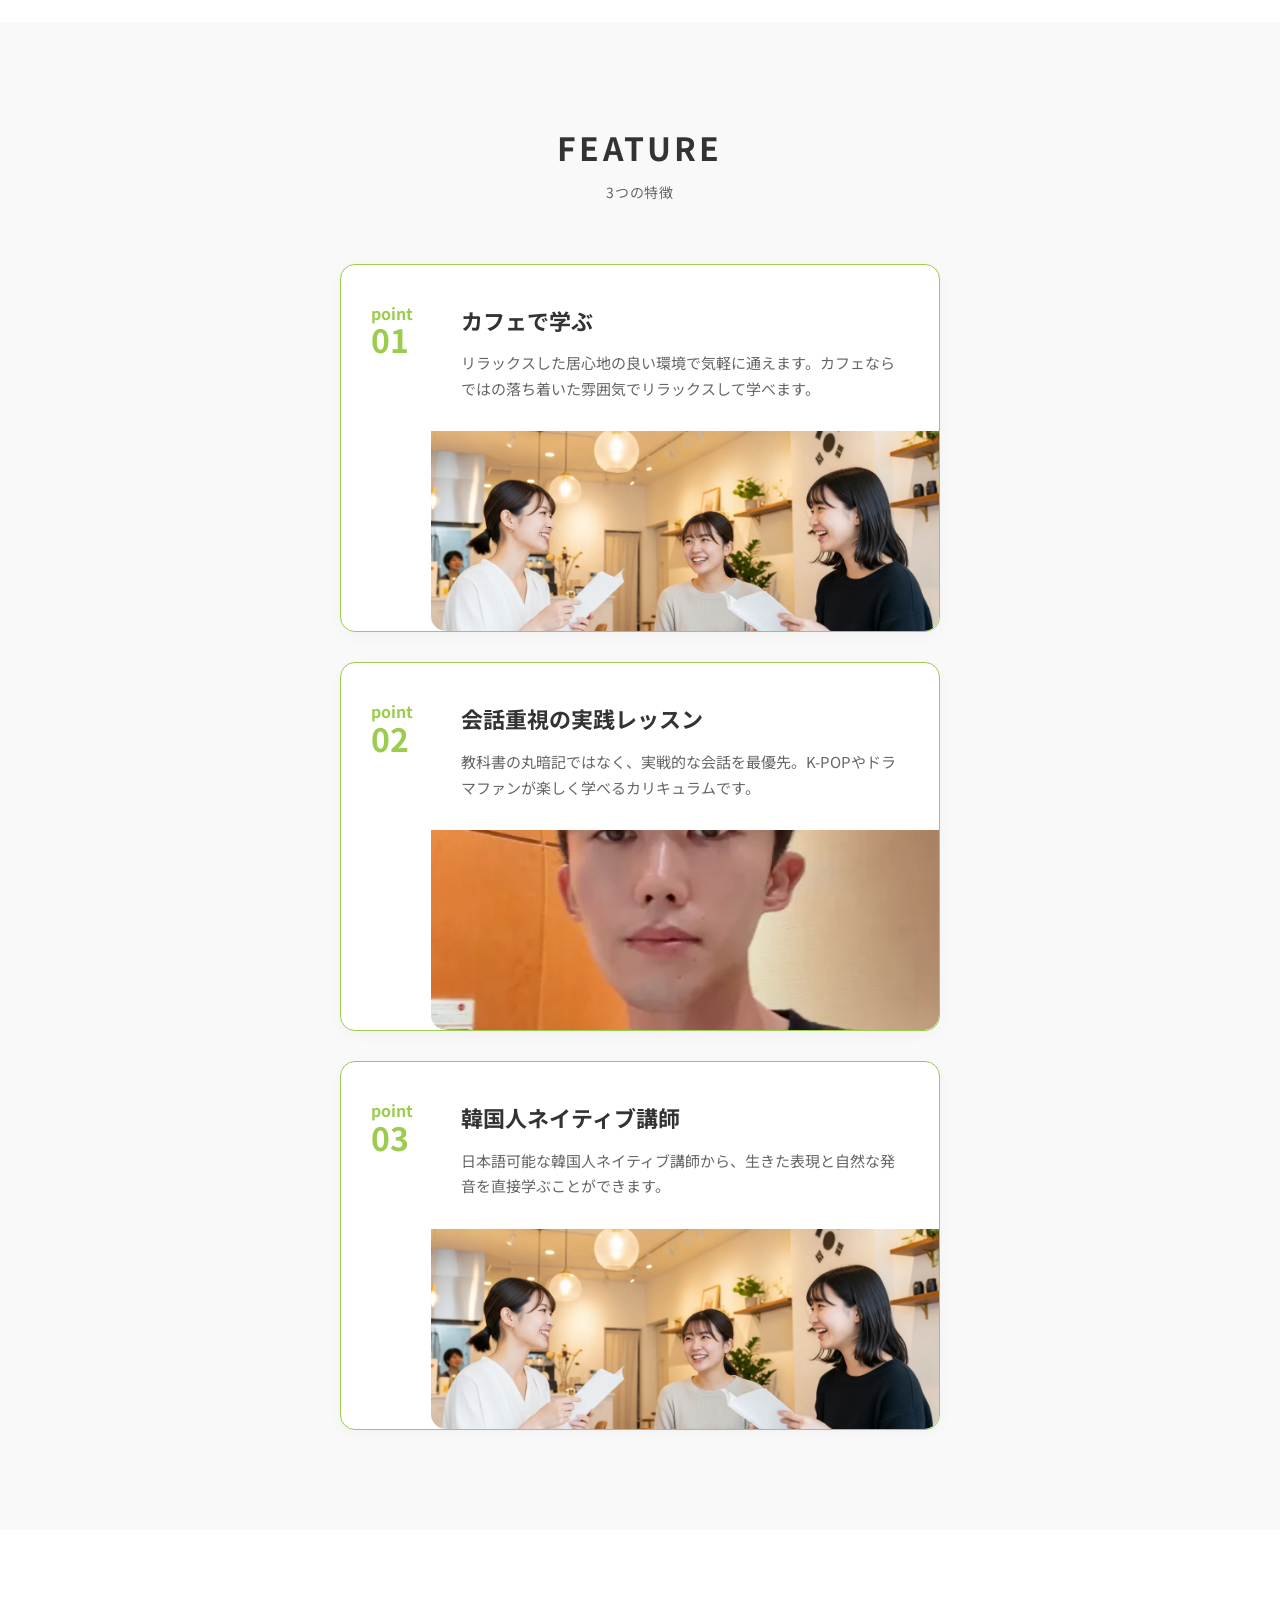
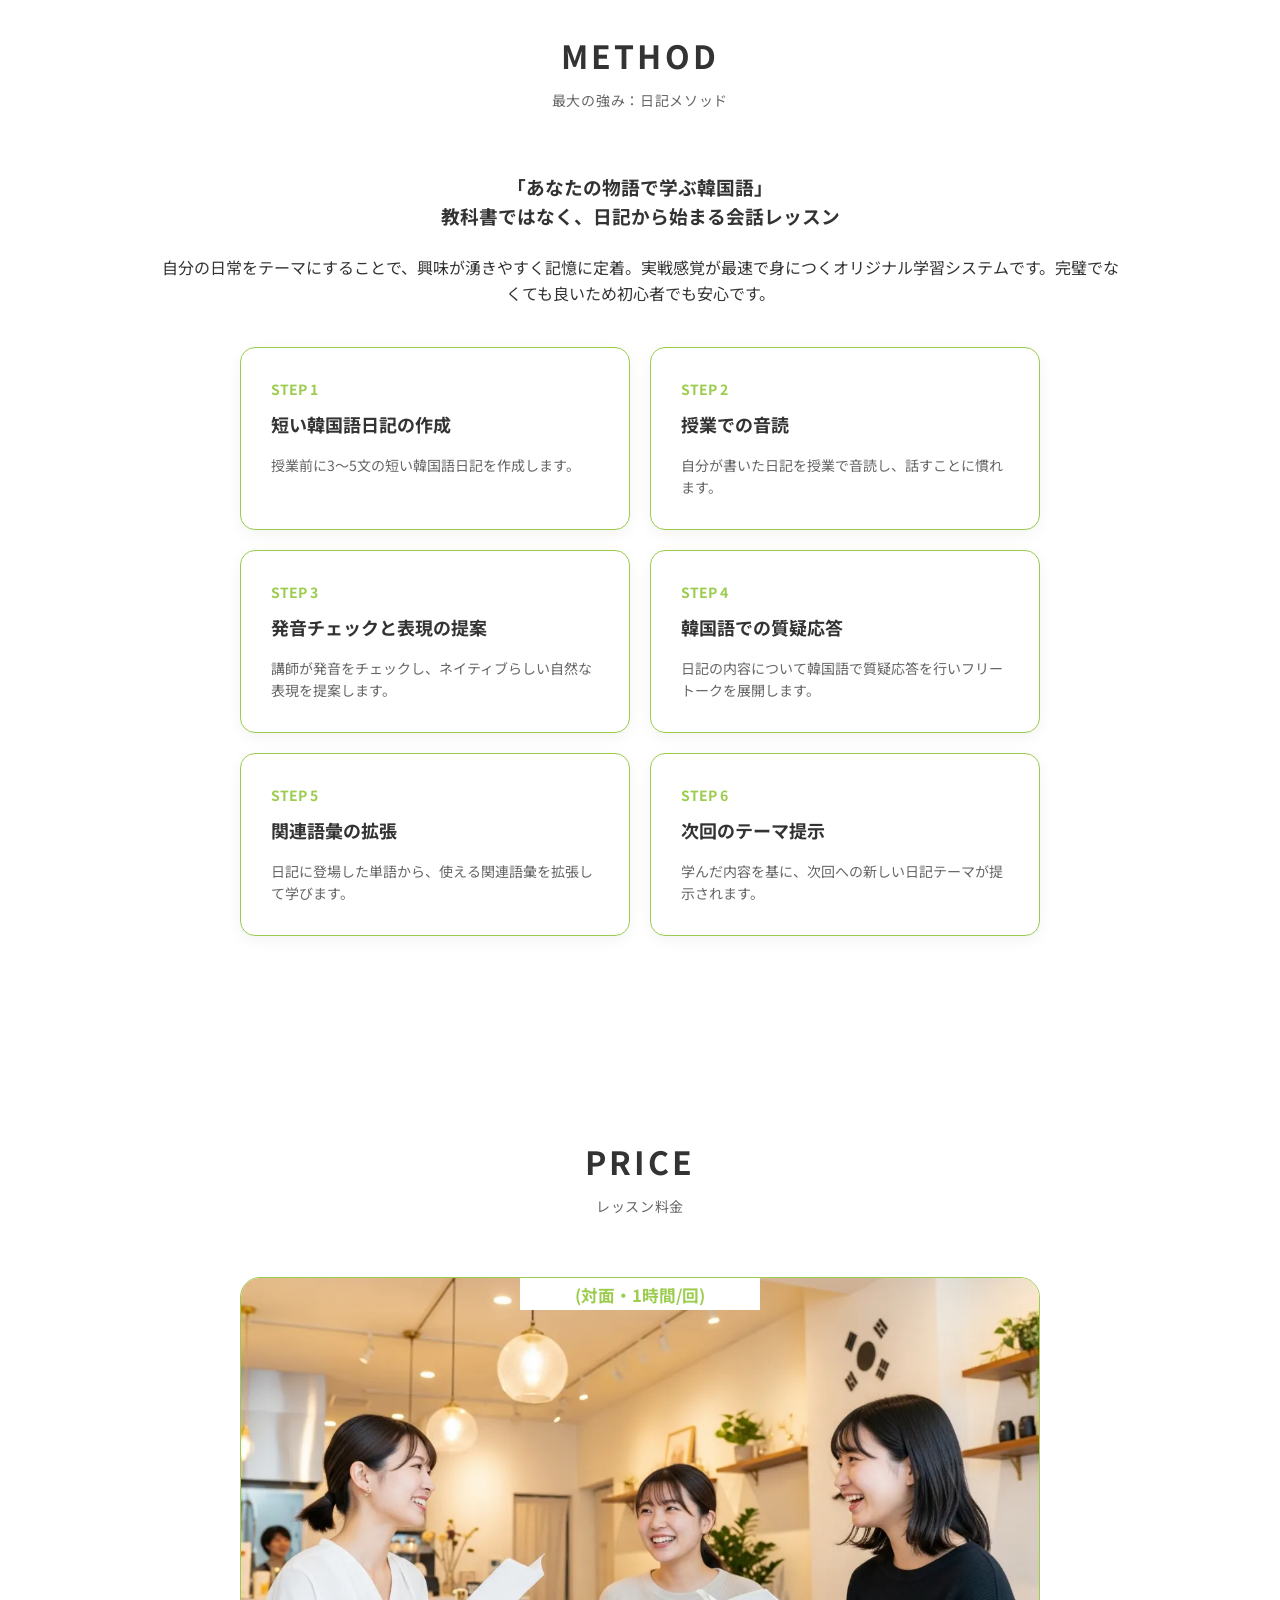
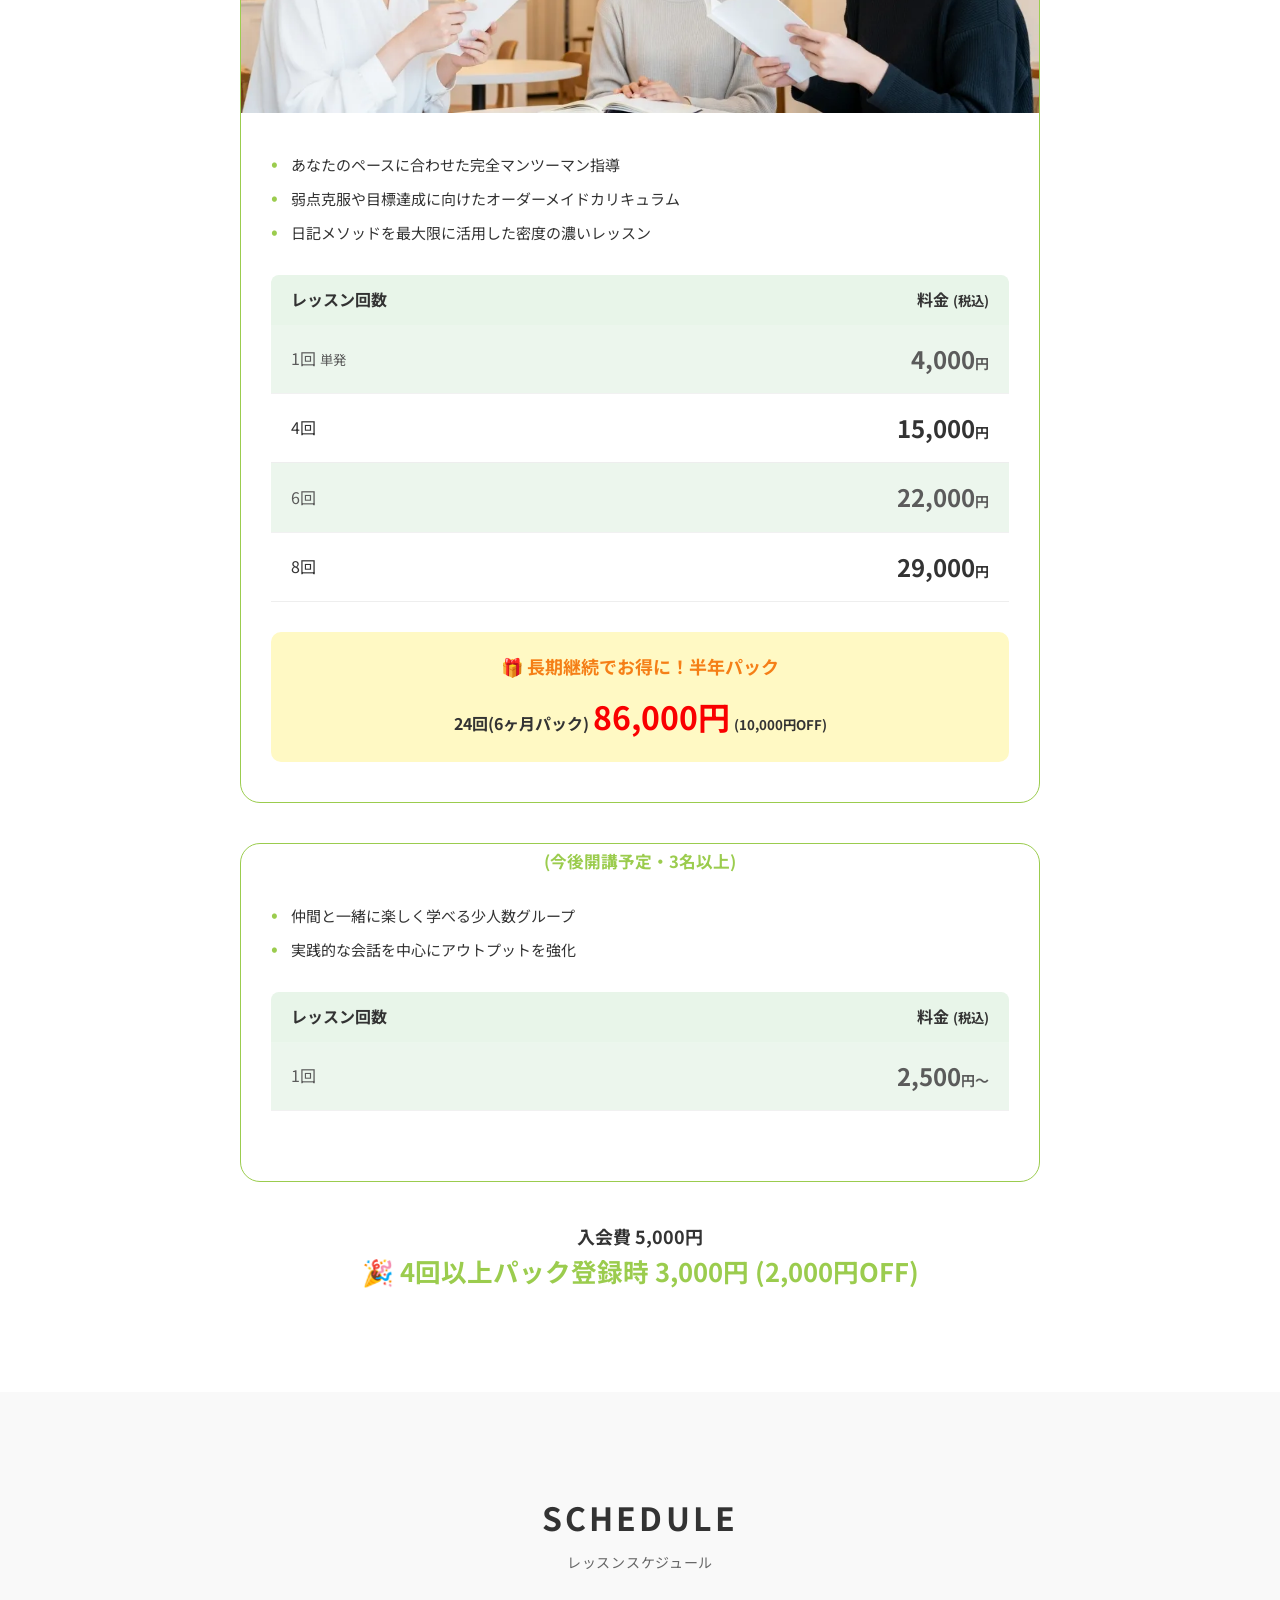
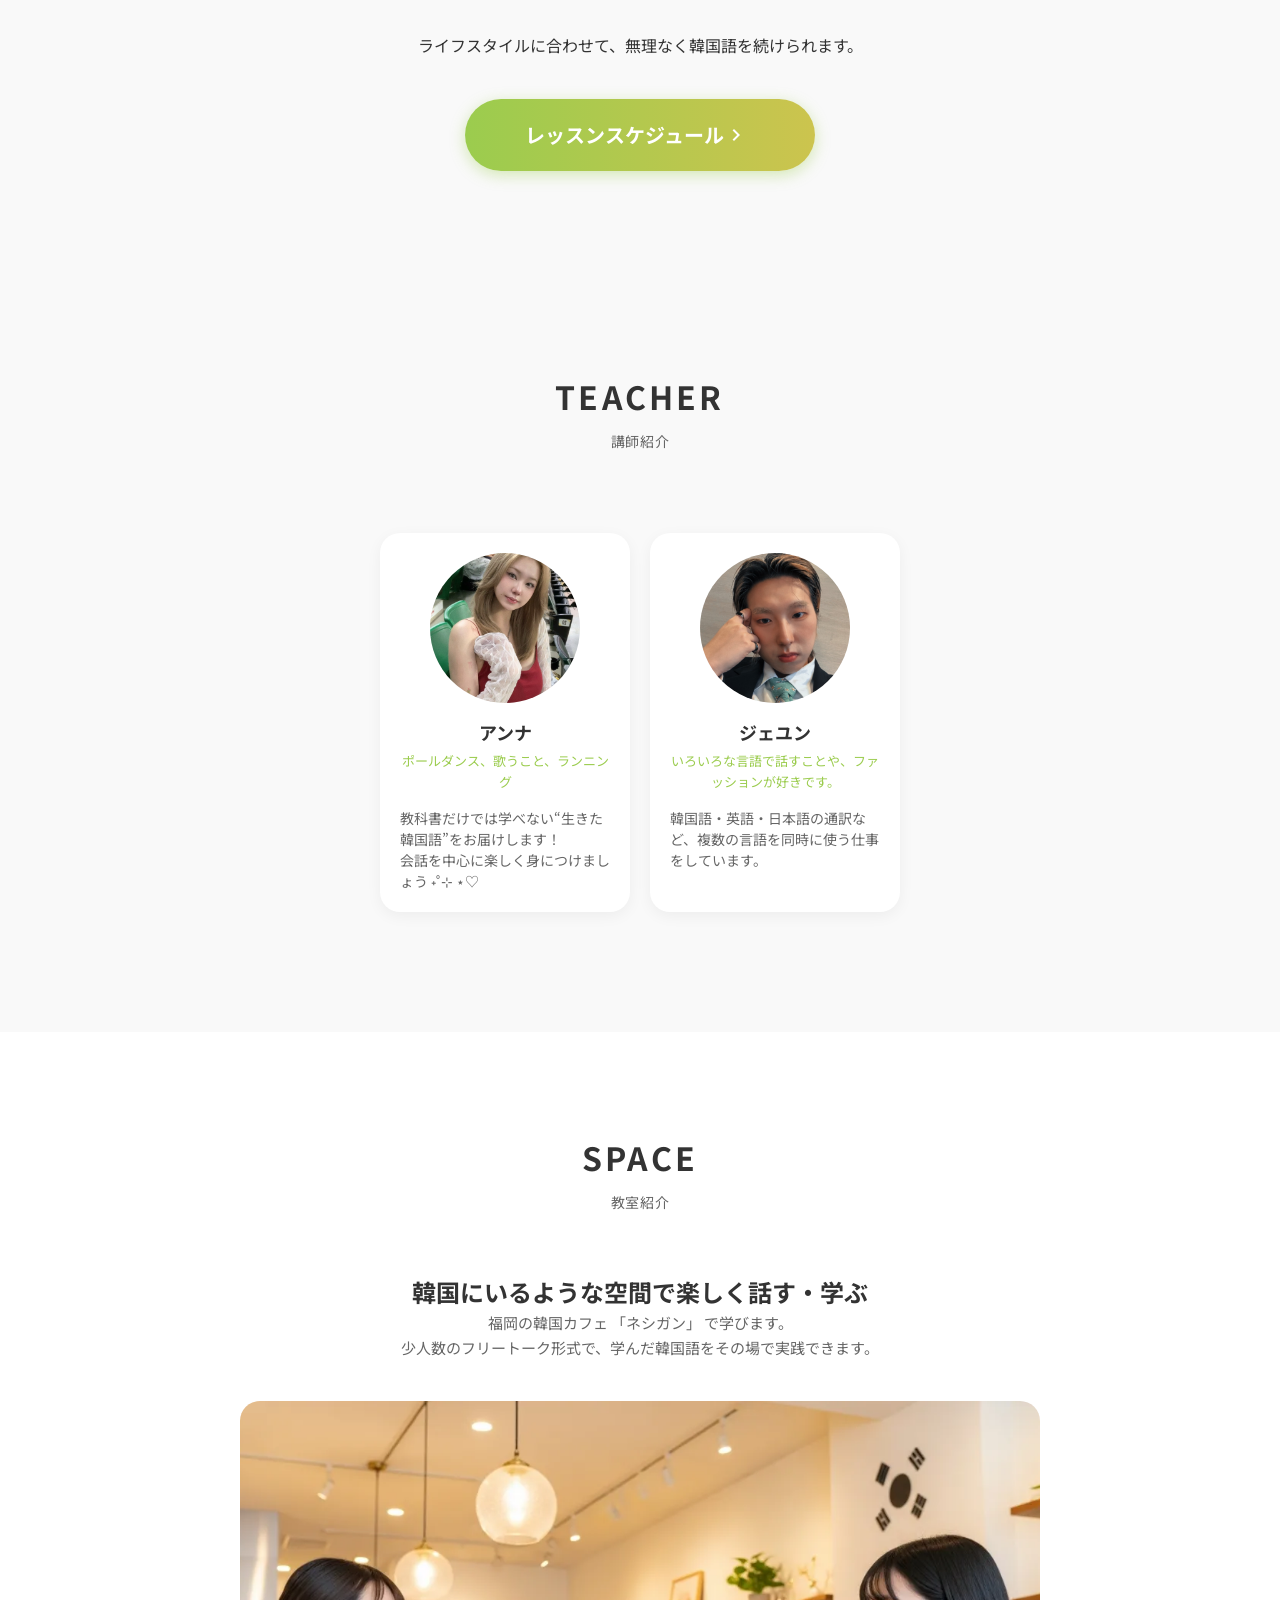
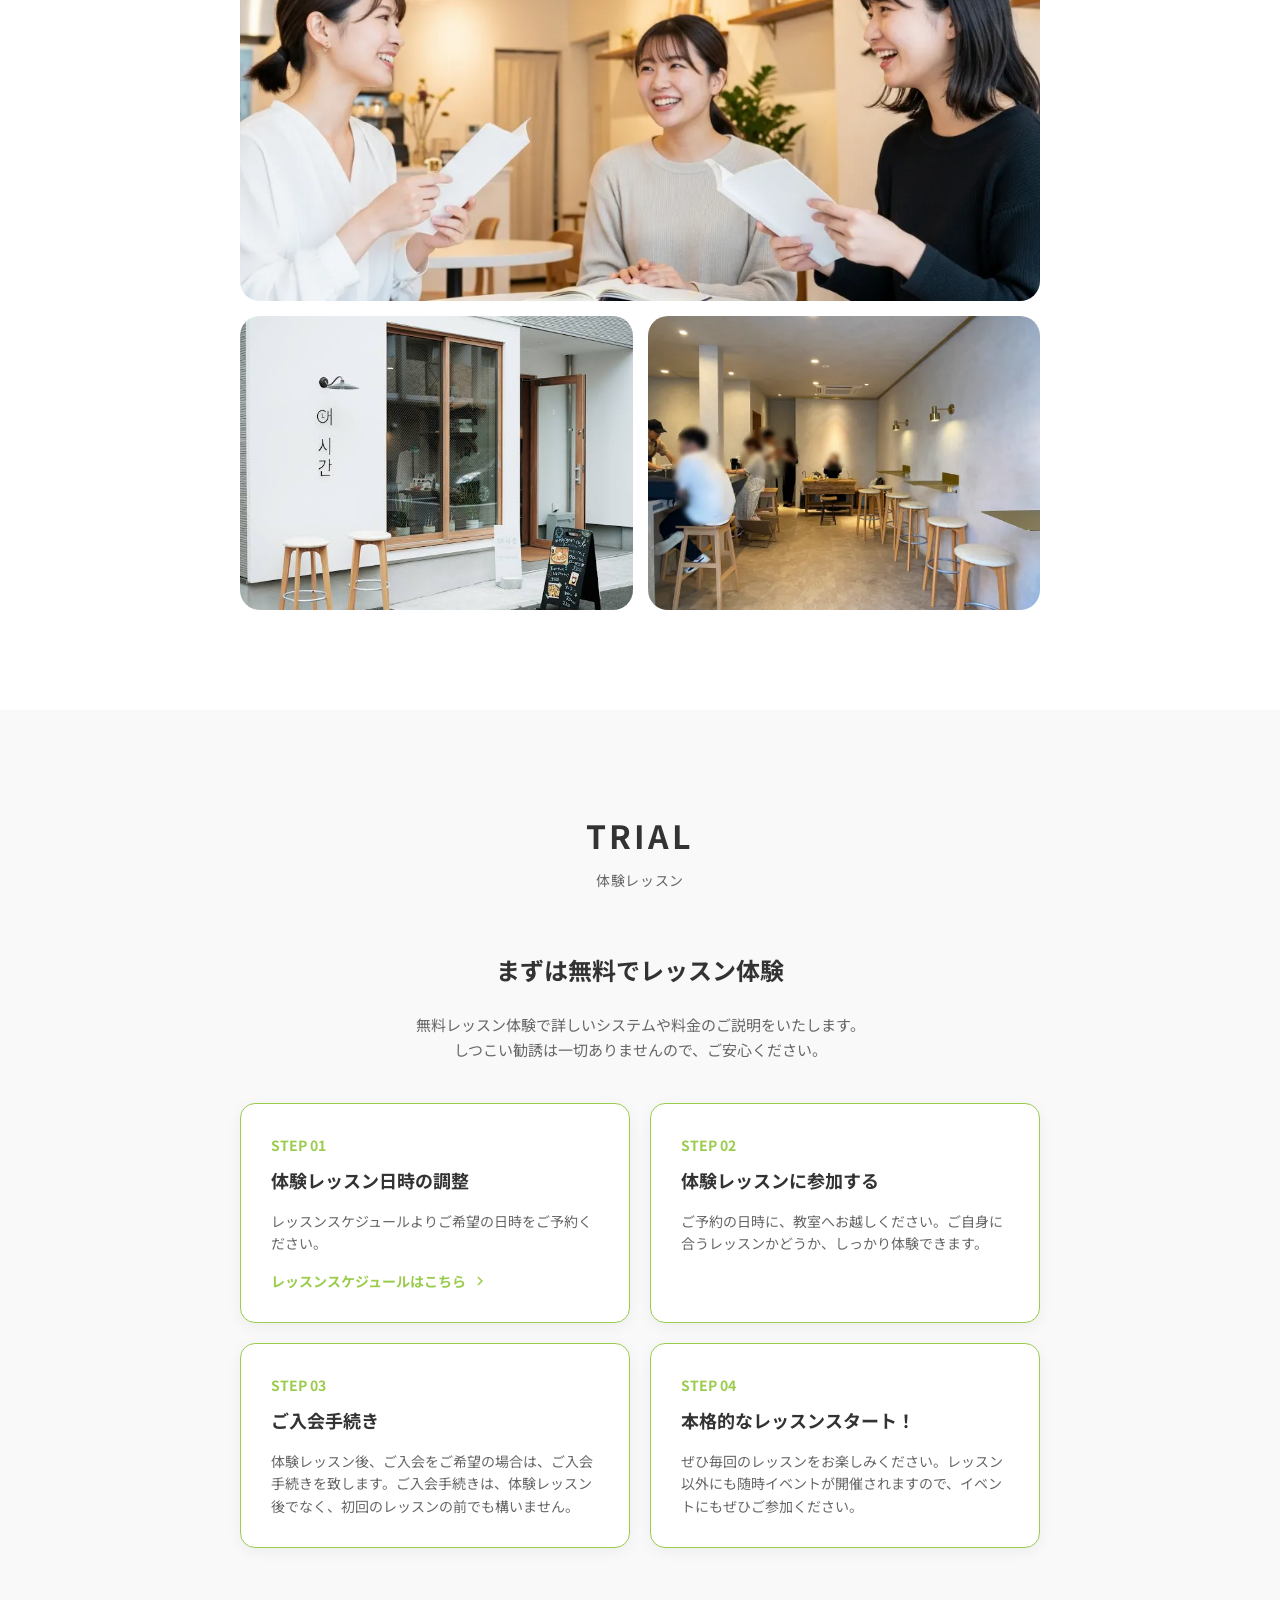
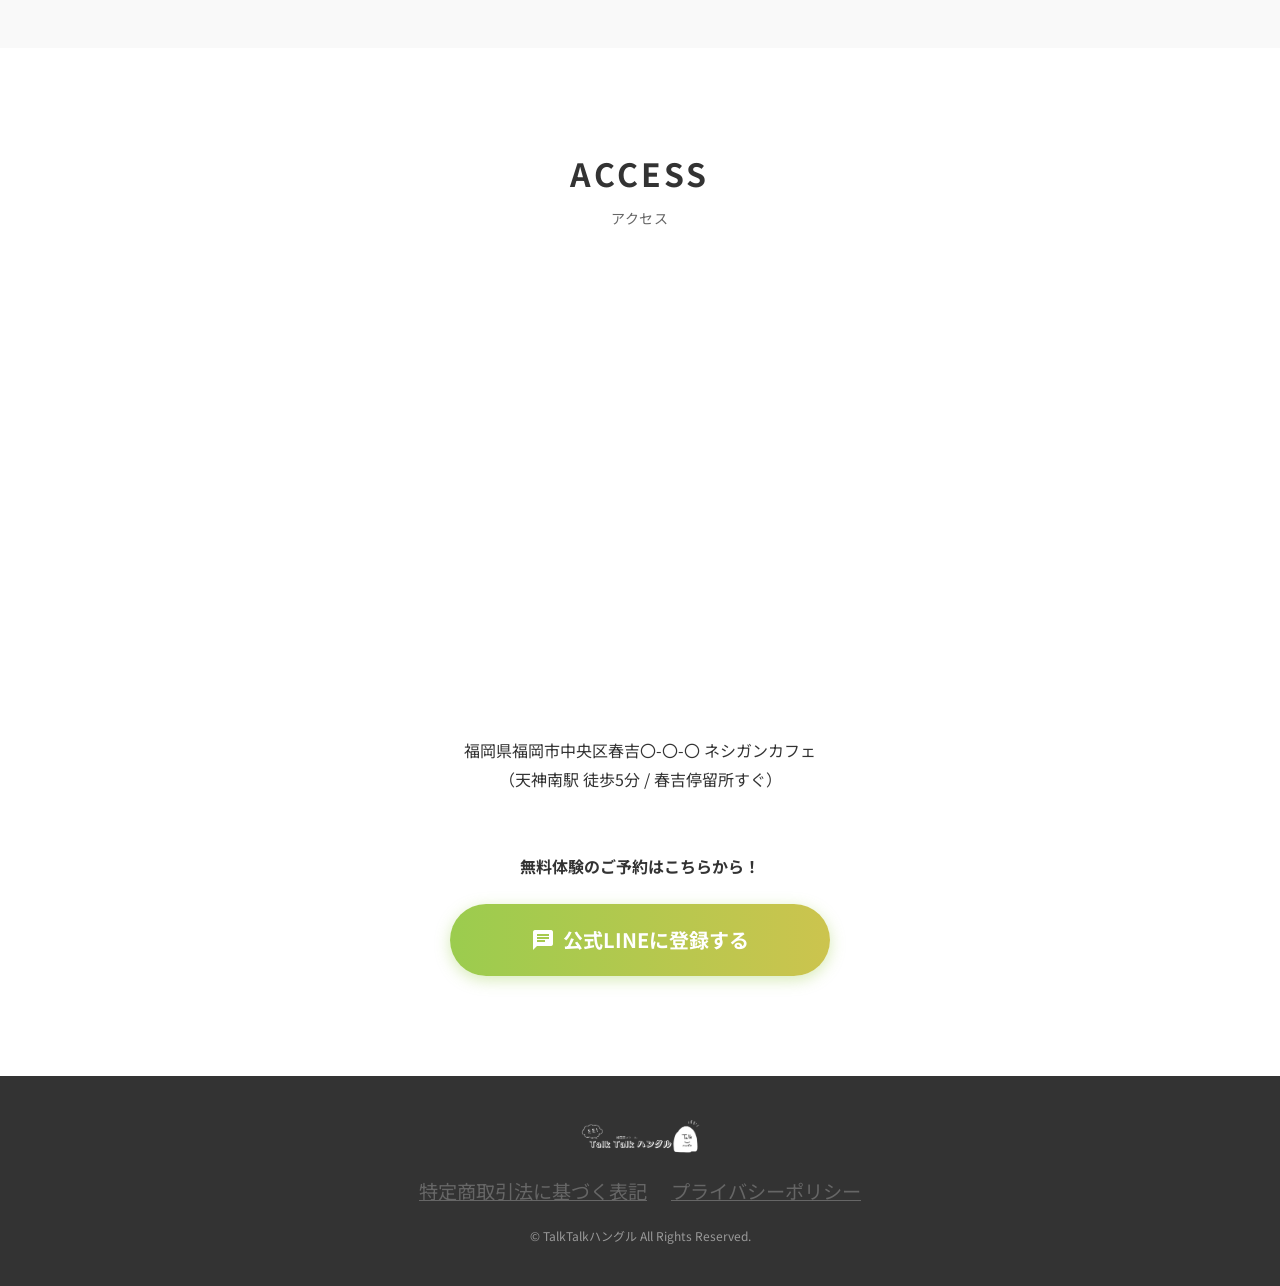
==== commit a5848ab0: "Update teacher section to 2 profiles (Anna, Jaeyoon) with 2-column layout" ====
--- a/index.html
+++ b/index.html
@@ -286,53 +286,22 @@
 
                 <div class="teacher-carousel">
                     <div class="teacher-track">
-                        <!-- Teacher Card 1 -->
+                        <!-- Teacher Card 1: Anna -->
                         <div class="teacher-card">
-                            <div class="teacher-img-wrapper"><img src="images/teacher_wanu.webp" alt="代表講師"
+                            <div class="teacher-img-wrapper"><img src="images/teacher_anna.jpg" alt="アンナ先生"
                                     class="teacher-img"></div>
-                            <h3 class="teacher-name">ワヌ</h3>
-                            <p class="teacher-role">代表講師</p>
-                            <p class="teacher-desc">「楽しく学ぶ」をモットーに、実践的な韓国語を指導します。</p>
-                        </div>
-                        <!-- Teacher Card 2 -->
+                            <h3 class="teacher-name">アンナ</h3>
+                            <p class="teacher-role">ポールダンス、歌うこと、ランニング</p>
+                            <p class="teacher-desc">教科書だけでは学べない“生きた韓国語”をお届けします！<br>会話を中心に楽しく身につけましょう ˖˚⊹ ⋆♡</p>
+                        </div>
+                        
+                        <!-- Teacher Card 2: Jaeyoon -->
                         <div class="teacher-card">
-                            <div class="teacher-img-wrapper"><img src="images/teacher_2.webp" alt="アイリ"
+                            <div class="teacher-img-wrapper"><img src="images/teacher_jaeyoon.jpg" alt="ジェユン先生"
                                     class="teacher-img"></div>
-                            <h3 class="teacher-name">アイリ</h3>
-                            <p class="teacher-role">講師</p>
-                            <p class="teacher-desc">K-POPやドラマの話題を交えながら、親しみやすいレッスンを提供します。</p>
-                        </div>
-                        <!-- Teacher Card 3 -->
-                        <div class="teacher-card">
-                            <div class="teacher-img-wrapper"><img src="images/teacher_3.webp" alt="講師3"
-                                    class="teacher-img"></div>
-                            <h3 class="teacher-name">ジョンモク</h3>
-                            <p class="teacher-role">講師</p>
-                            <p class="teacher-desc">発音から丁寧に、基礎をしっかり固めるレッスンを行います。</p>
-                        </div>
-                        <!-- Teacher Card 4 -->
-                        <div class="teacher-card">
-                            <div class="teacher-img-wrapper"><img src="images/teacher_4.webp" alt="講師4"
-                                    class="teacher-img"></div>
-                            <h3 class="teacher-name">TOCCO</h3>
-                            <p class="teacher-role">講師</p>
-                            <p class="teacher-desc">旅行で使えるリアルなフレーズを中心に楽しく教えます。</p>
-                        </div>
-                        <!-- Teacher Card 5 -->
-                        <div class="teacher-card">
-                            <div class="teacher-img-wrapper"><img src="images/teacher_5.webp" alt="講師5"
-                                    class="teacher-img"></div>
-                            <h3 class="teacher-name">KIKI</h3>
-                            <p class="teacher-role">講師</p>
-                            <p class="teacher-desc">皆さんの韓国語学習を全力でサポートします！</p>
-                        </div>
-                        <!-- Teacher Card 6 -->
-                        <div class="teacher-card">
-                            <div class="teacher-img-wrapper"><img src="images/teacher_6.webp" alt="講師6"
-                                    class="teacher-img"></div>
-                            <h3 class="teacher-name">ウォノ</h3>
-                            <p class="teacher-role">講師</p>
-                            <p class="teacher-desc">文化やトレンドも一緒に学びましょう！</p>
+                            <h3 class="teacher-name">ジェユン</h3>
+                            <p class="teacher-role">いろいろな言語で話すことや、ファッションが好きです。</p>
+                            <p class="teacher-desc">韓国語・英語・日本語の通訳など、複数の言語を同時に使う仕事をしています。</p>
                         </div>
                     </div>
                 </div>
--- a/assets/style.css
+++ b/assets/style.css
@@ -672,7 +672,7 @@
 
   .teacher-track {
     display: grid;
-    grid-template-columns: repeat(3, 1fr);
+    grid-template-columns: repeat(2, 250px);
     width: 100%;
     margin: 0 auto;
     justify-content: center;
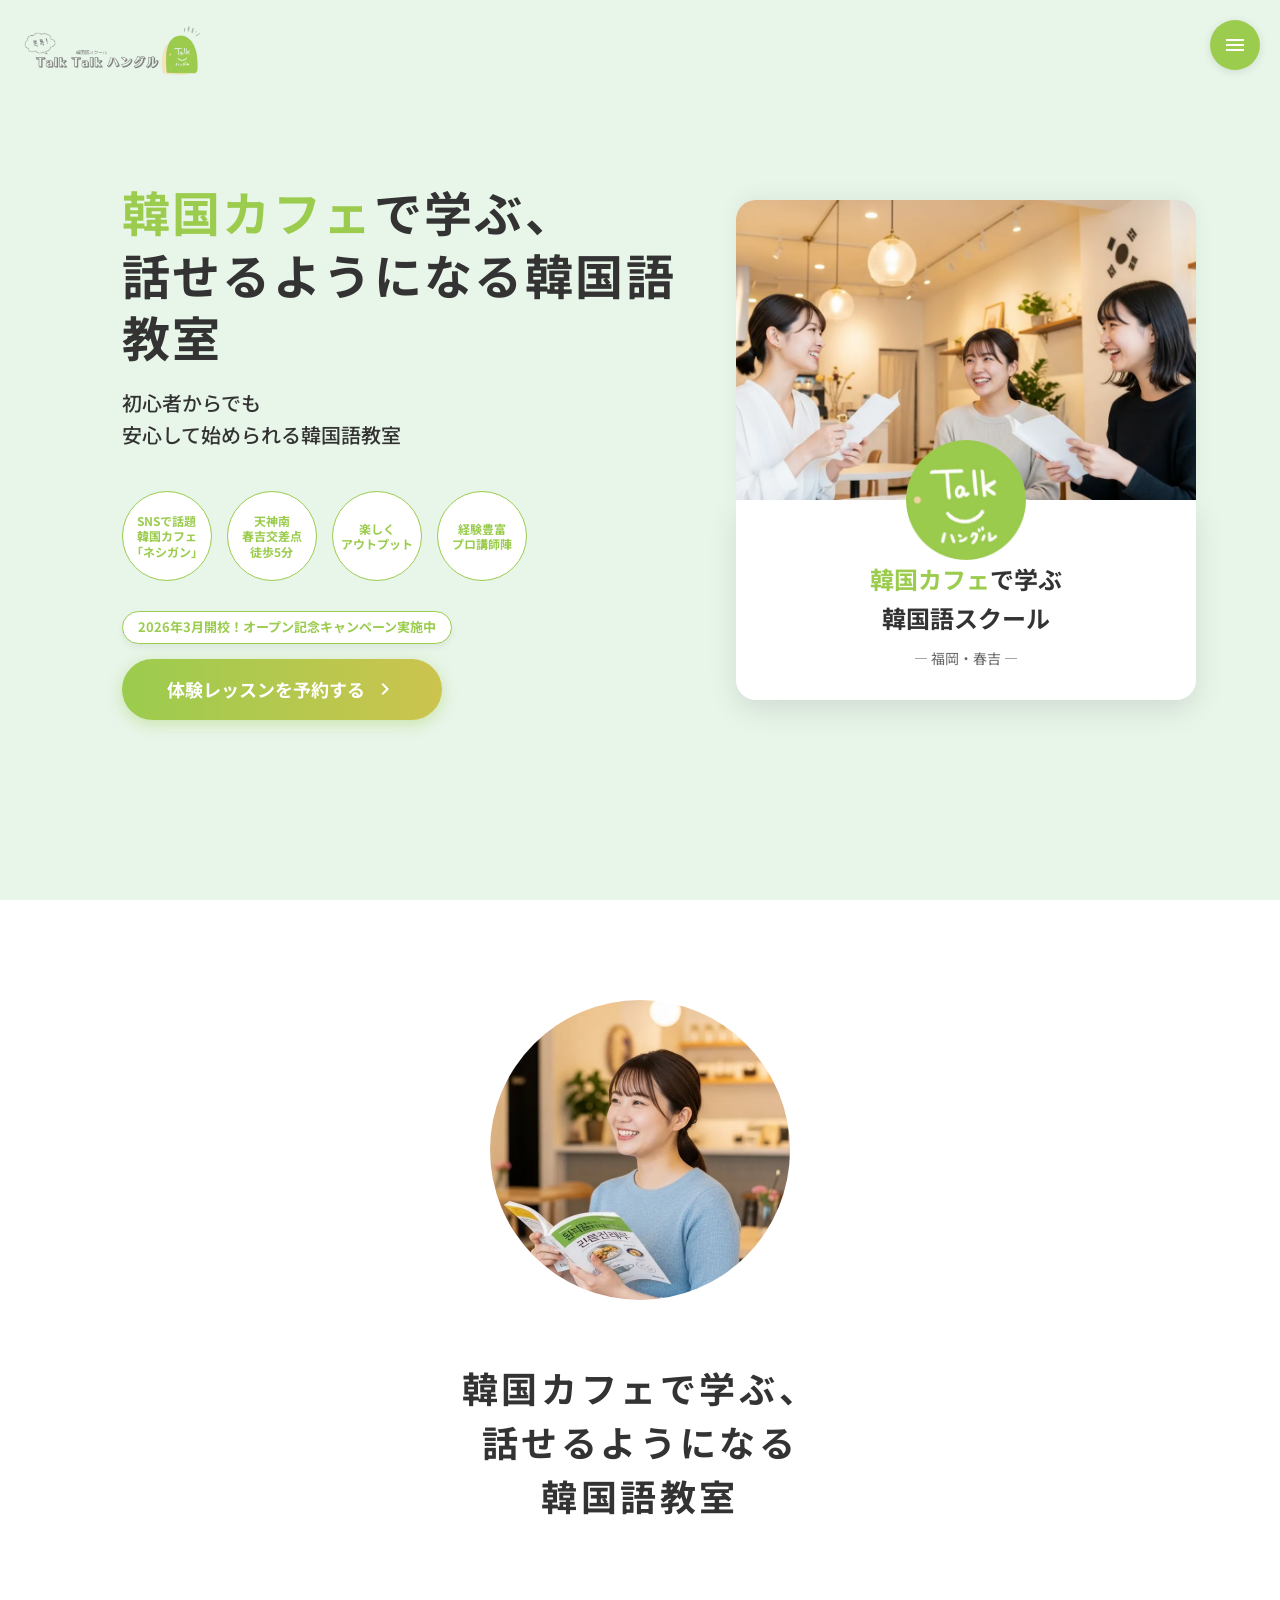
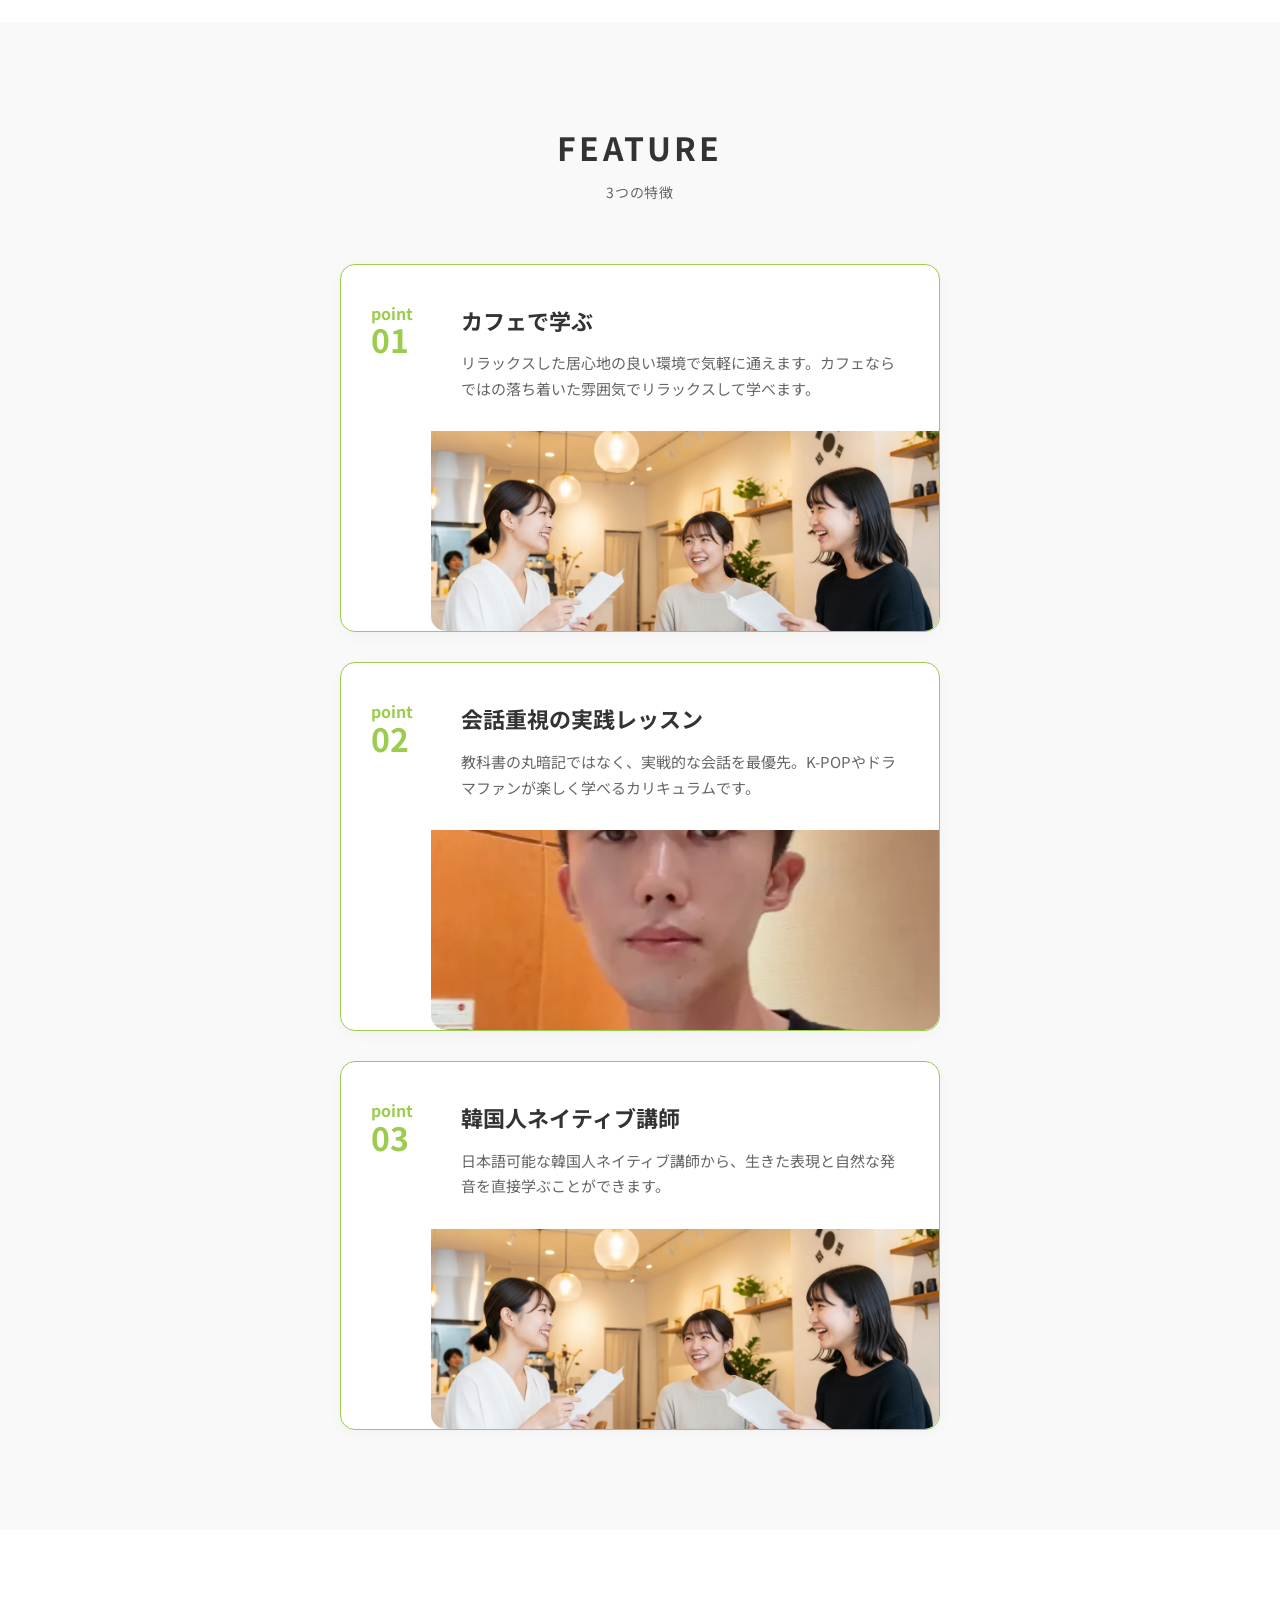
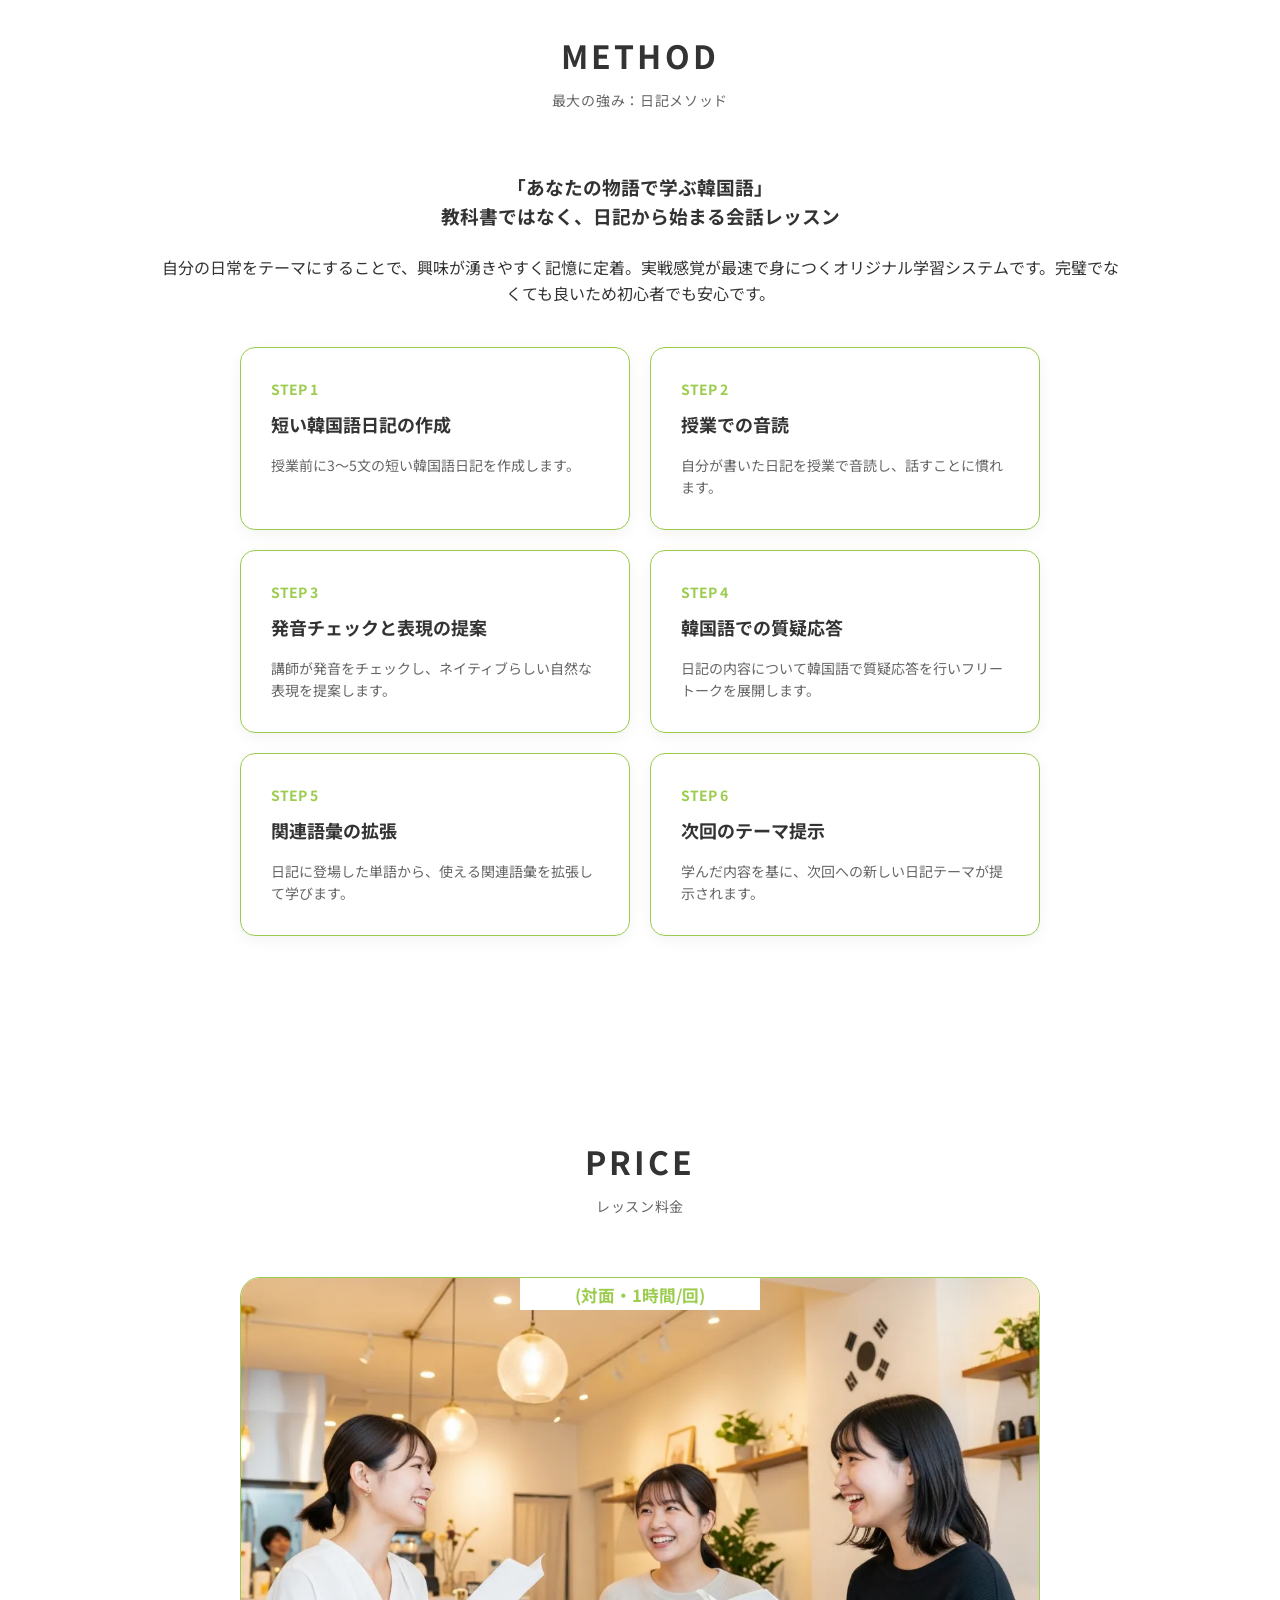
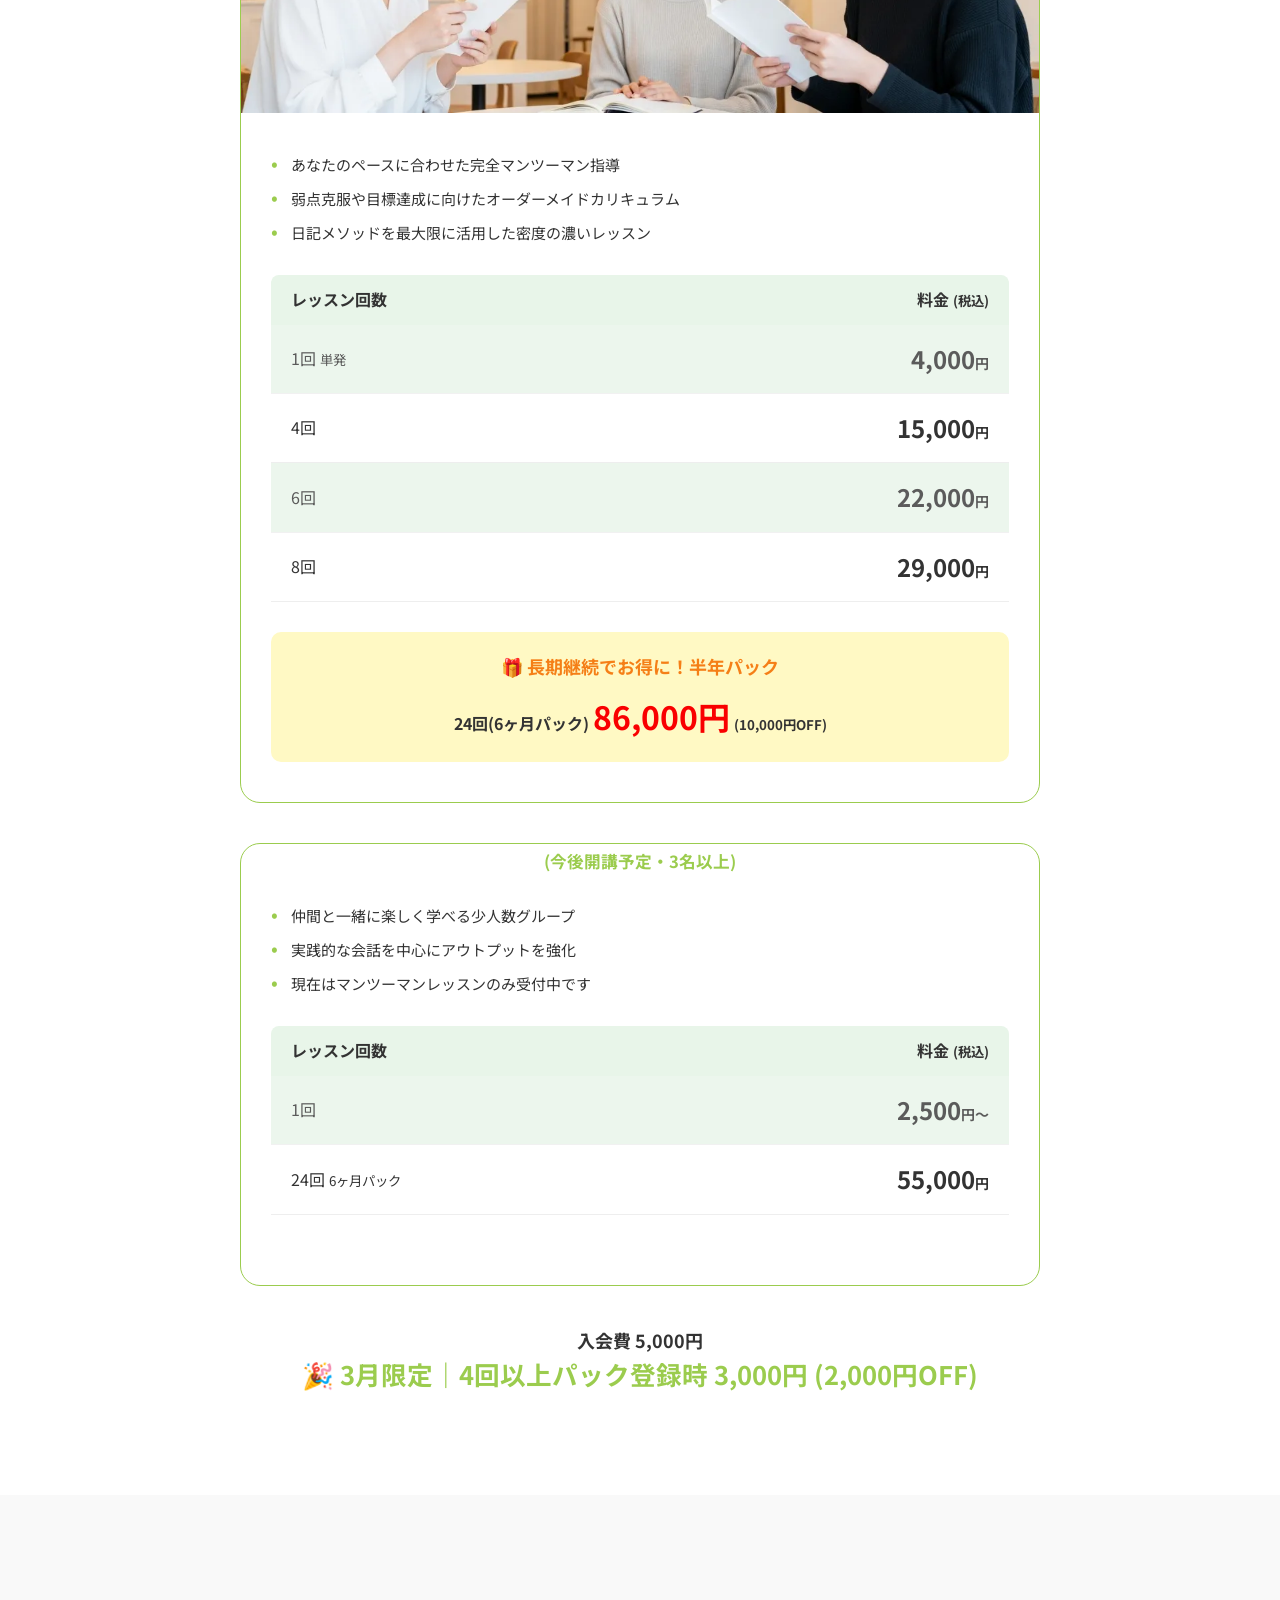
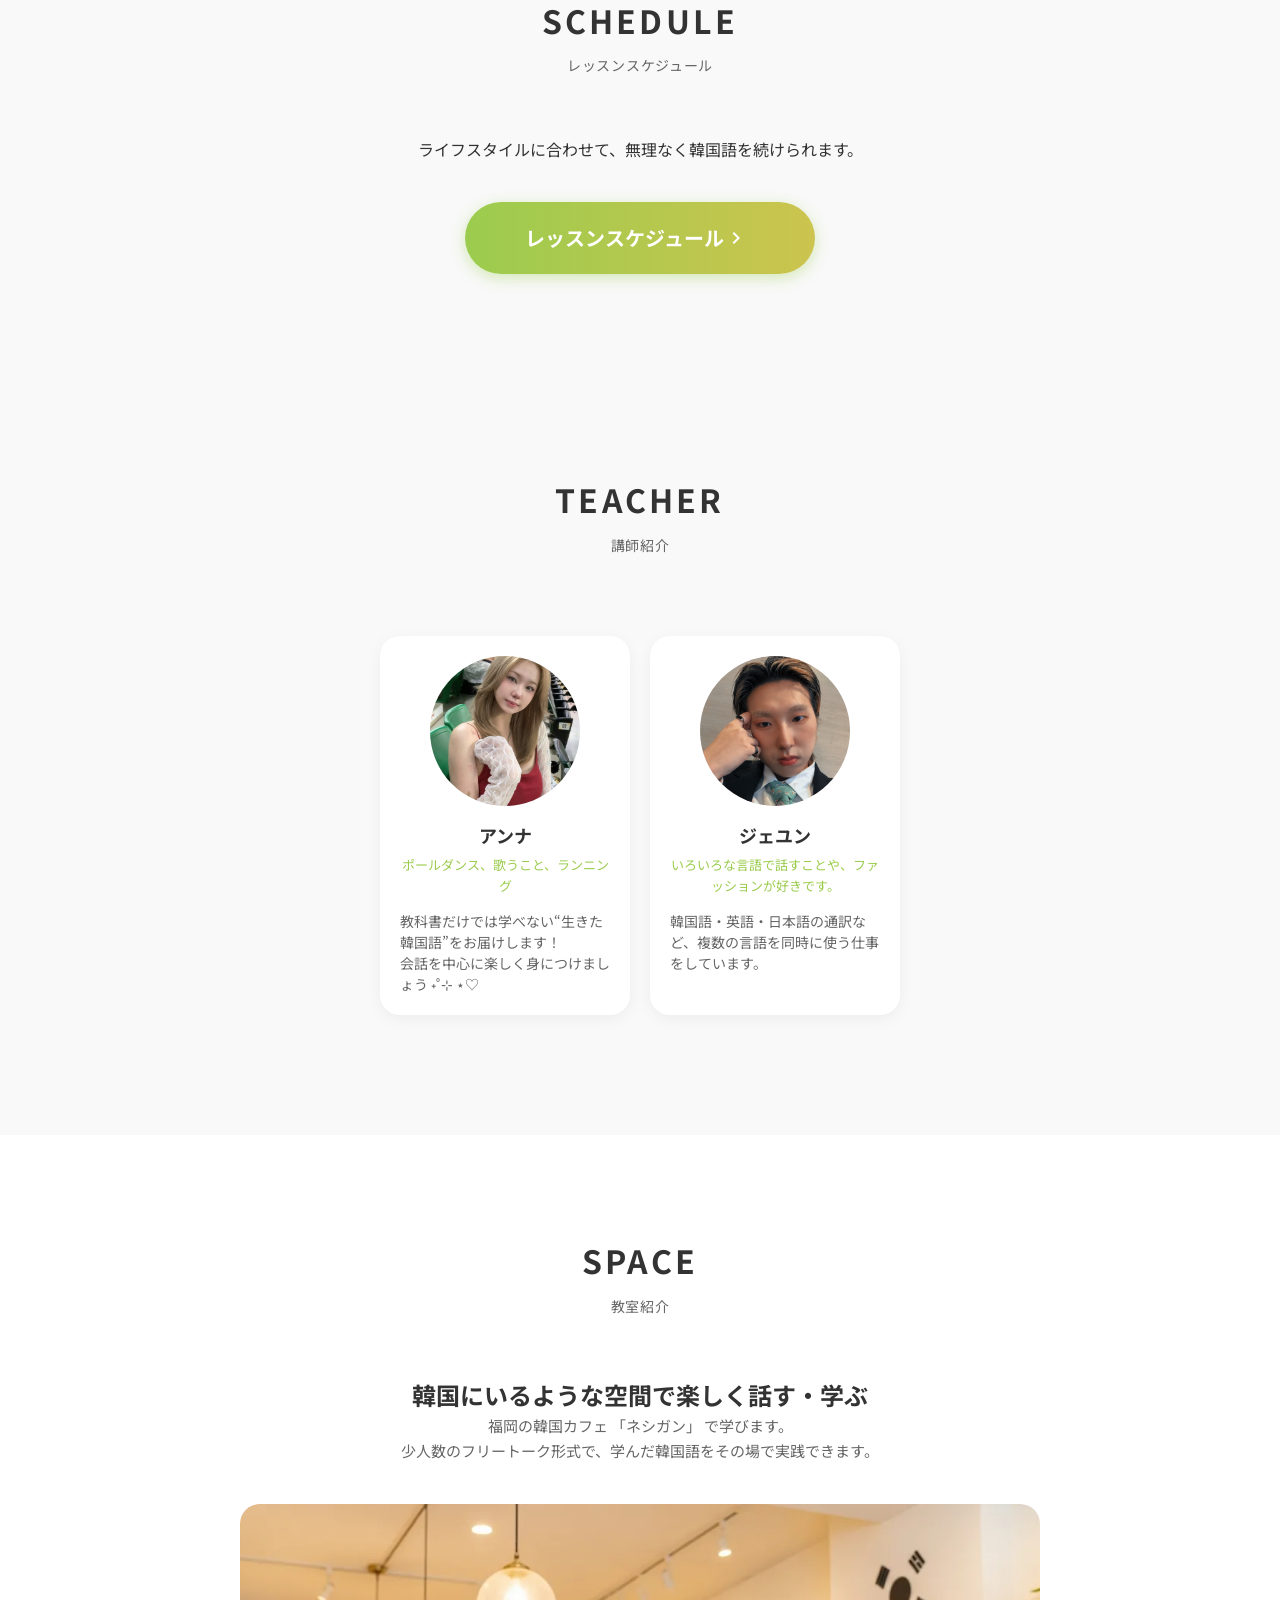
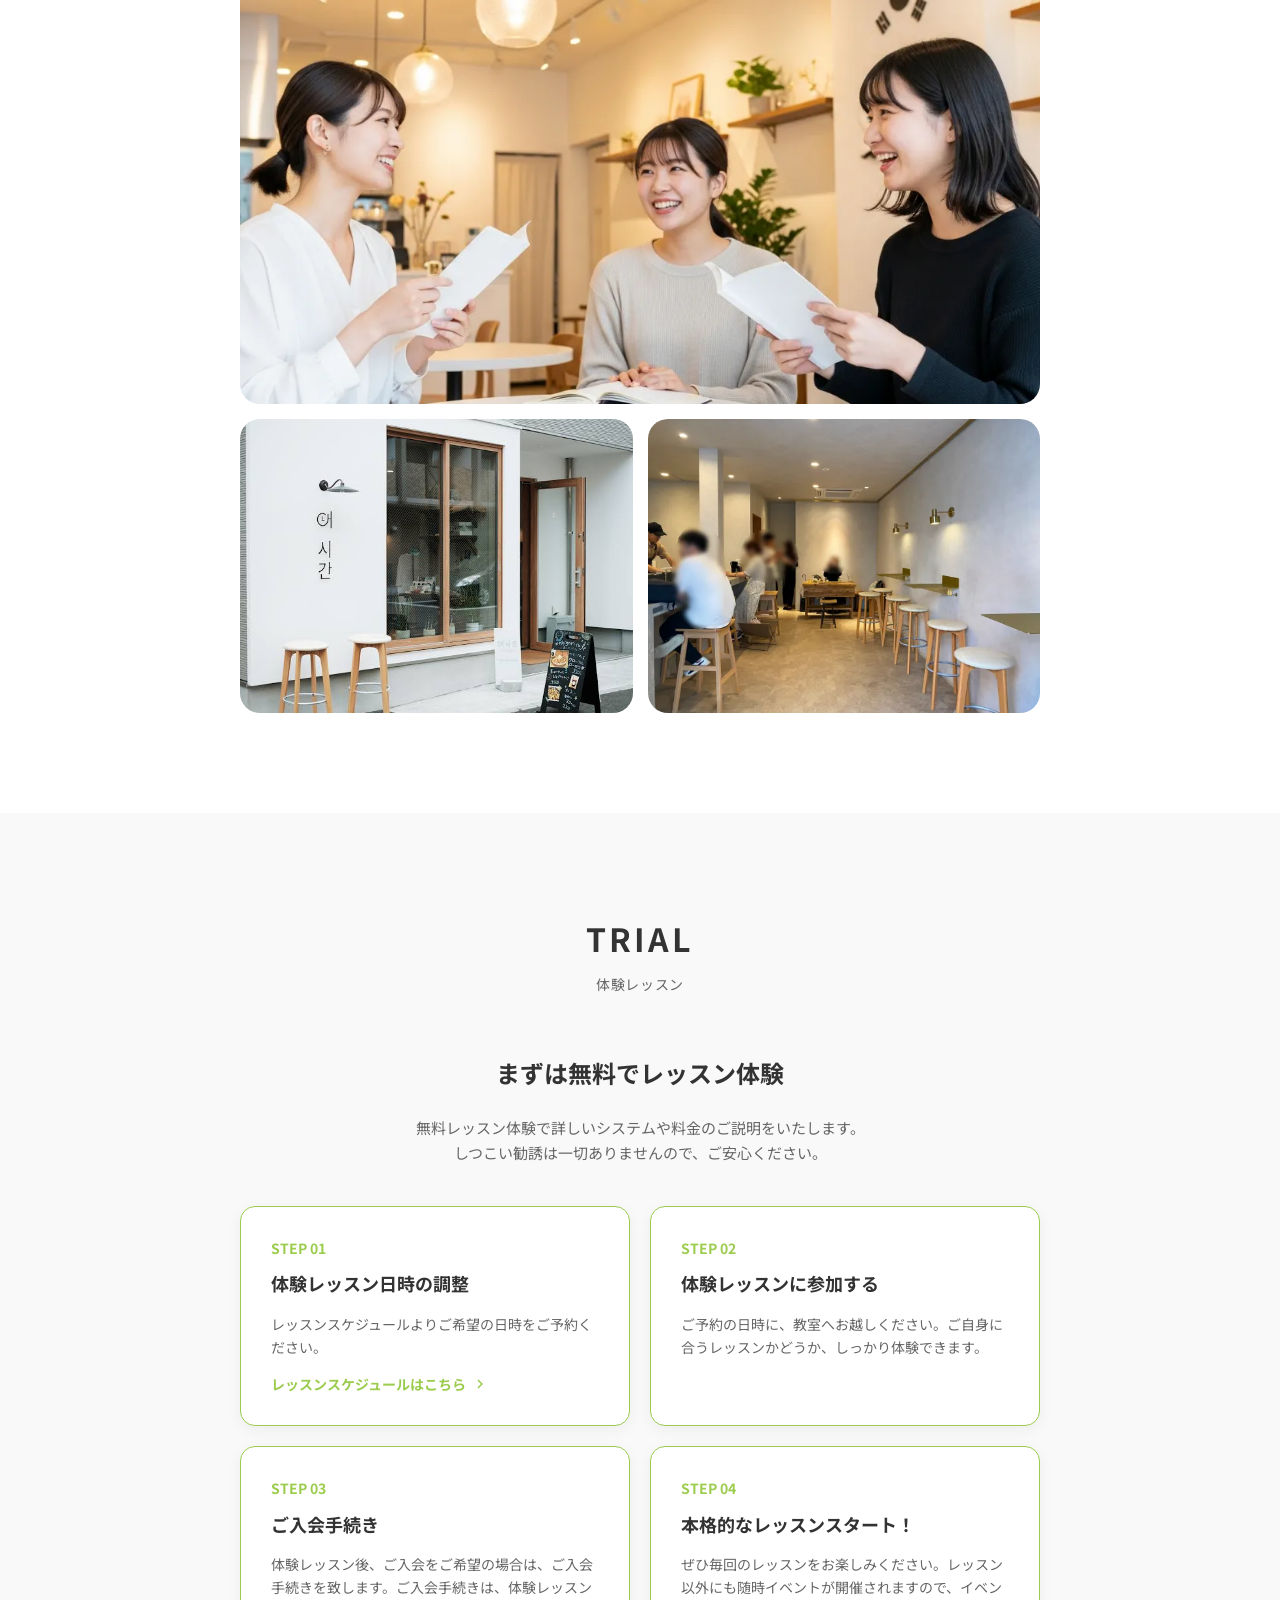
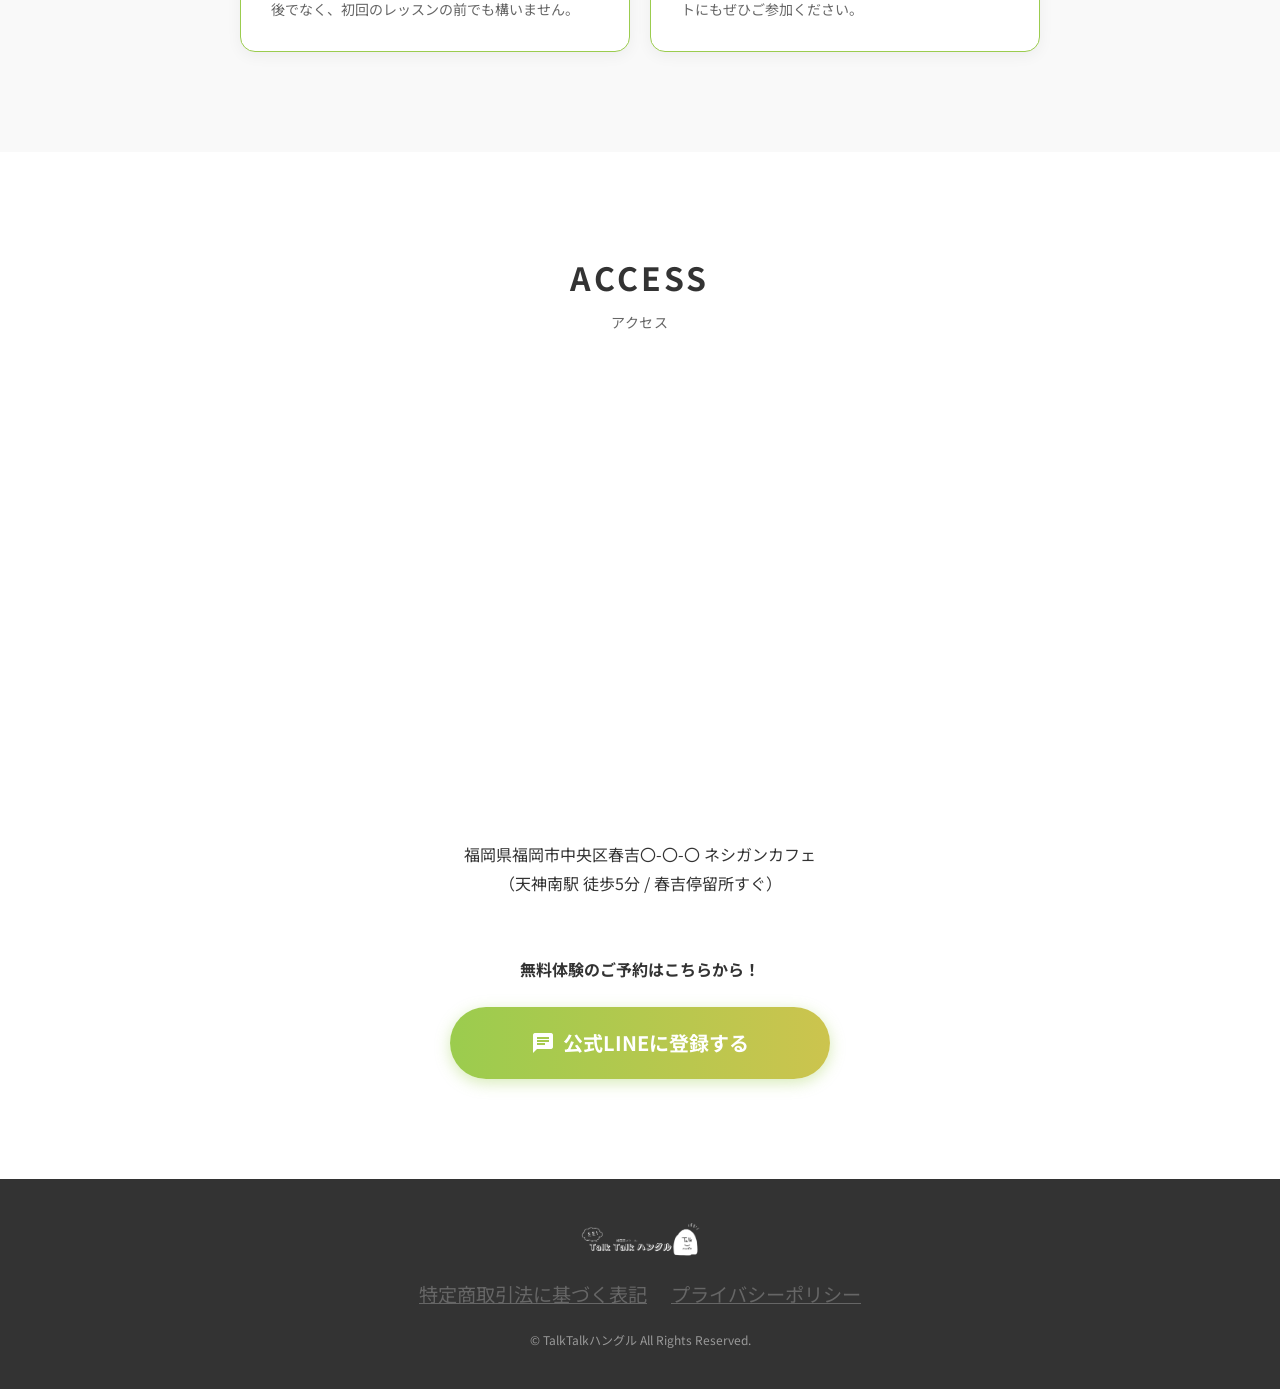
==== commit c2dbed82: "deploy: mobile optimization and teacher carousel" ====
--- a/index.html
+++ b/index.html
@@ -246,6 +246,7 @@
                         <ul class="price-list-features">
                             <li>仲間と一緒に楽しく学べる少人数グループ</li>
                             <li>実践的な会話を中心にアウトプットを強化</li>
+                            <li>現在はマンツーマンレッスンのみ受付中です</li>
                         </ul>
                         <div class="price-table">
                             <div class="price-table-header">
@@ -256,12 +257,16 @@
                                 <div>1回</div>
                                 <div class="price-amount">2,500<span>円〜</span></div>
                             </div>
+                            <div class="price-row">
+                                <div>24回 <small>6ヶ月パック</small></div>
+                                <div class="price-amount">55,000<span>円</span></div>
+                            </div>
                         </div>
                     </div>
 
                     <div class="admission-fee">
                         <p class="mb-sm"><strong>入会費 5,000円</strong></p>
-                        <p style="font-size: 1.6rem; color: var(--color-primary); font-weight: bold;">🎉 4回以上パック登録時 3,000円 (2,000円OFF)</p>
+                        <p style="font-size: 1.6rem; color: var(--color-primary); font-weight: bold;">🎉 3月限定｜4回以上パック登録時 3,000円 (2,000円OFF)</p>
                     </div>
                 </div>
             </div>
@@ -403,4 +408,4 @@
     <script src="assets/main.js"></script>
 </body>
 
-</html>+</html>
